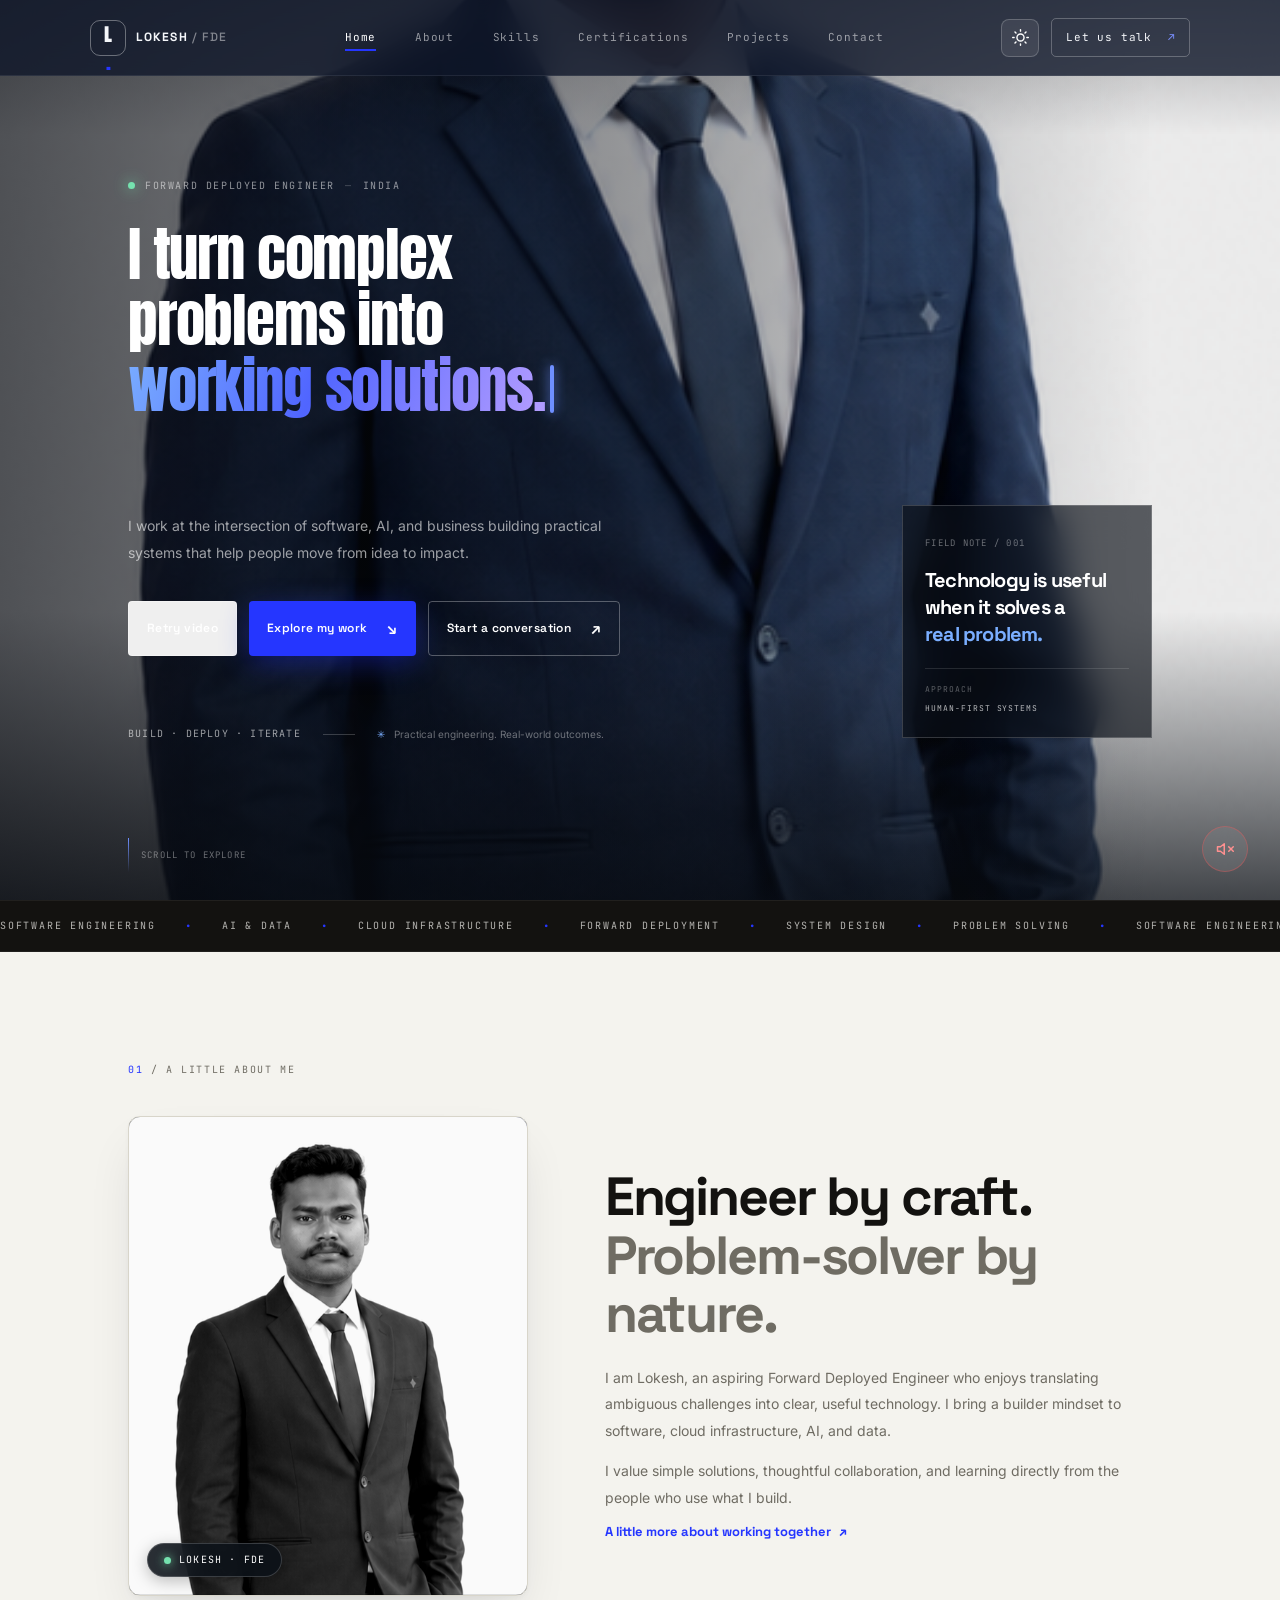
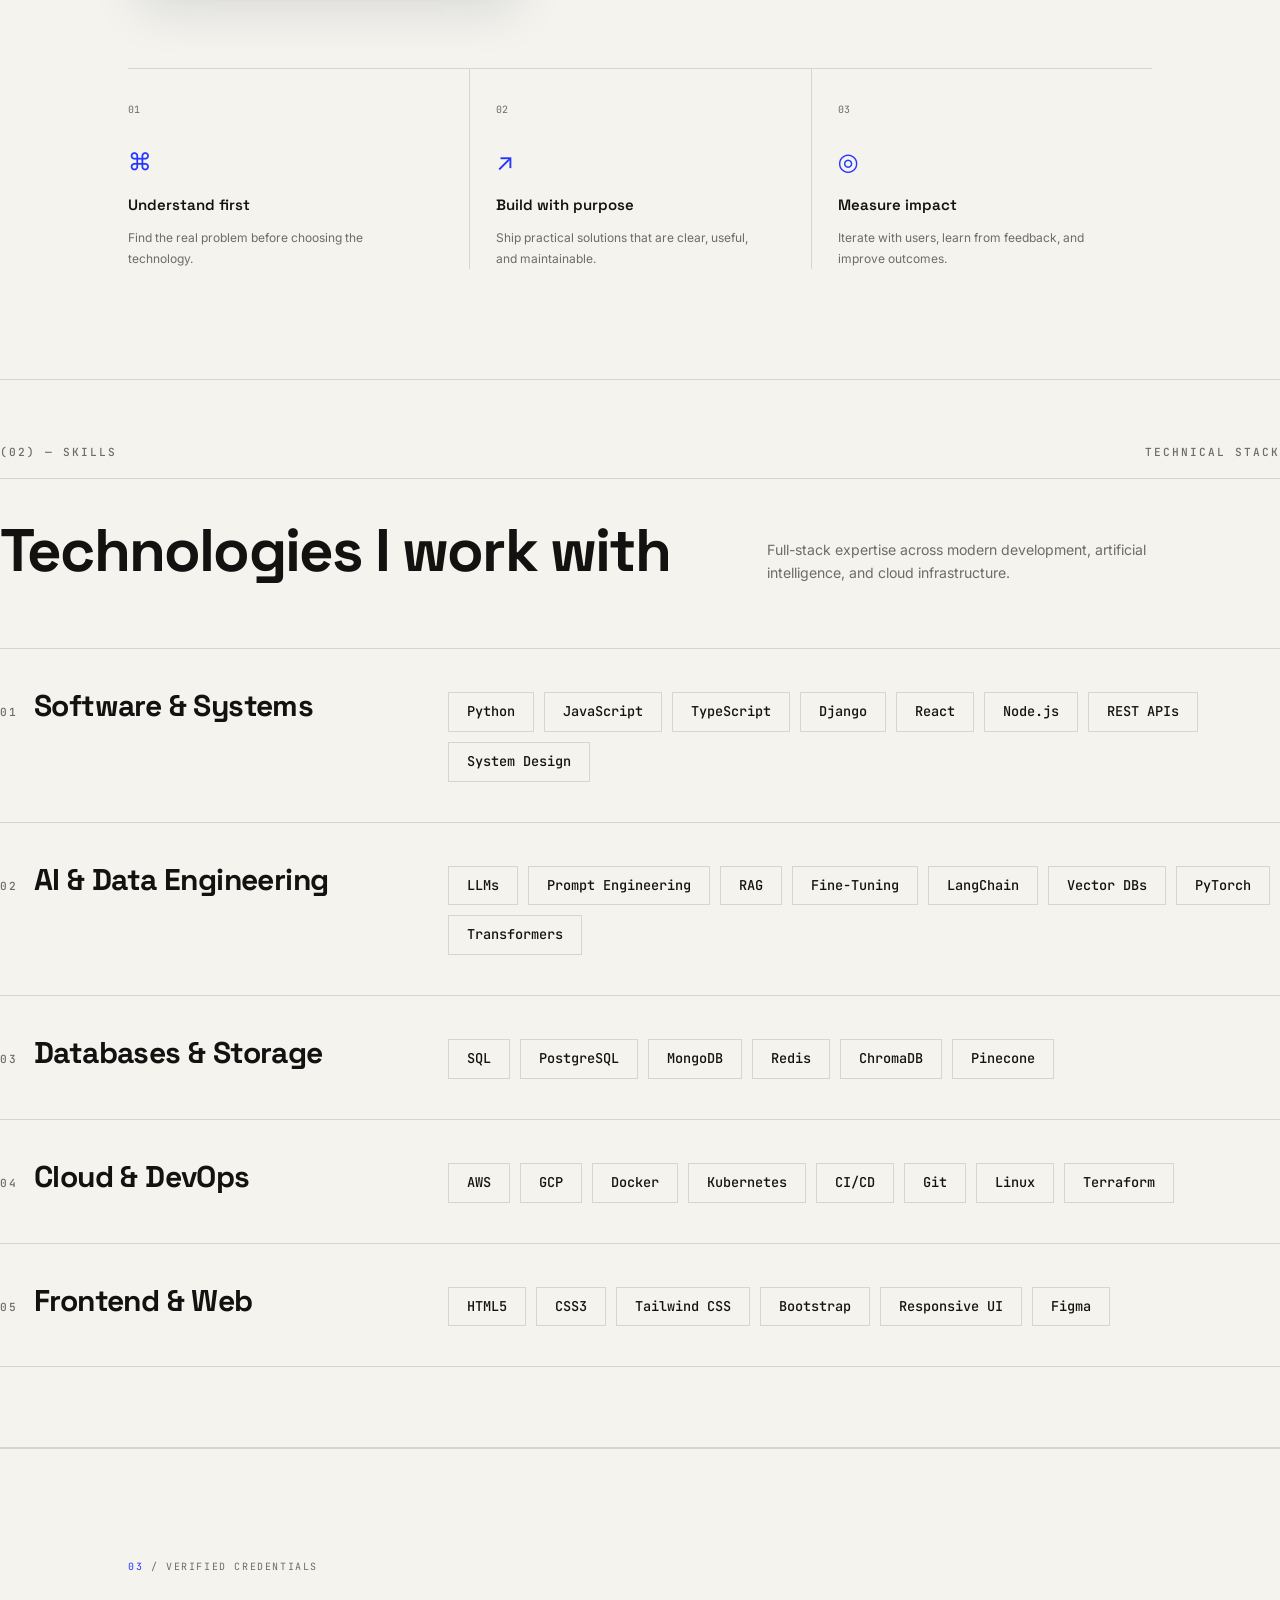
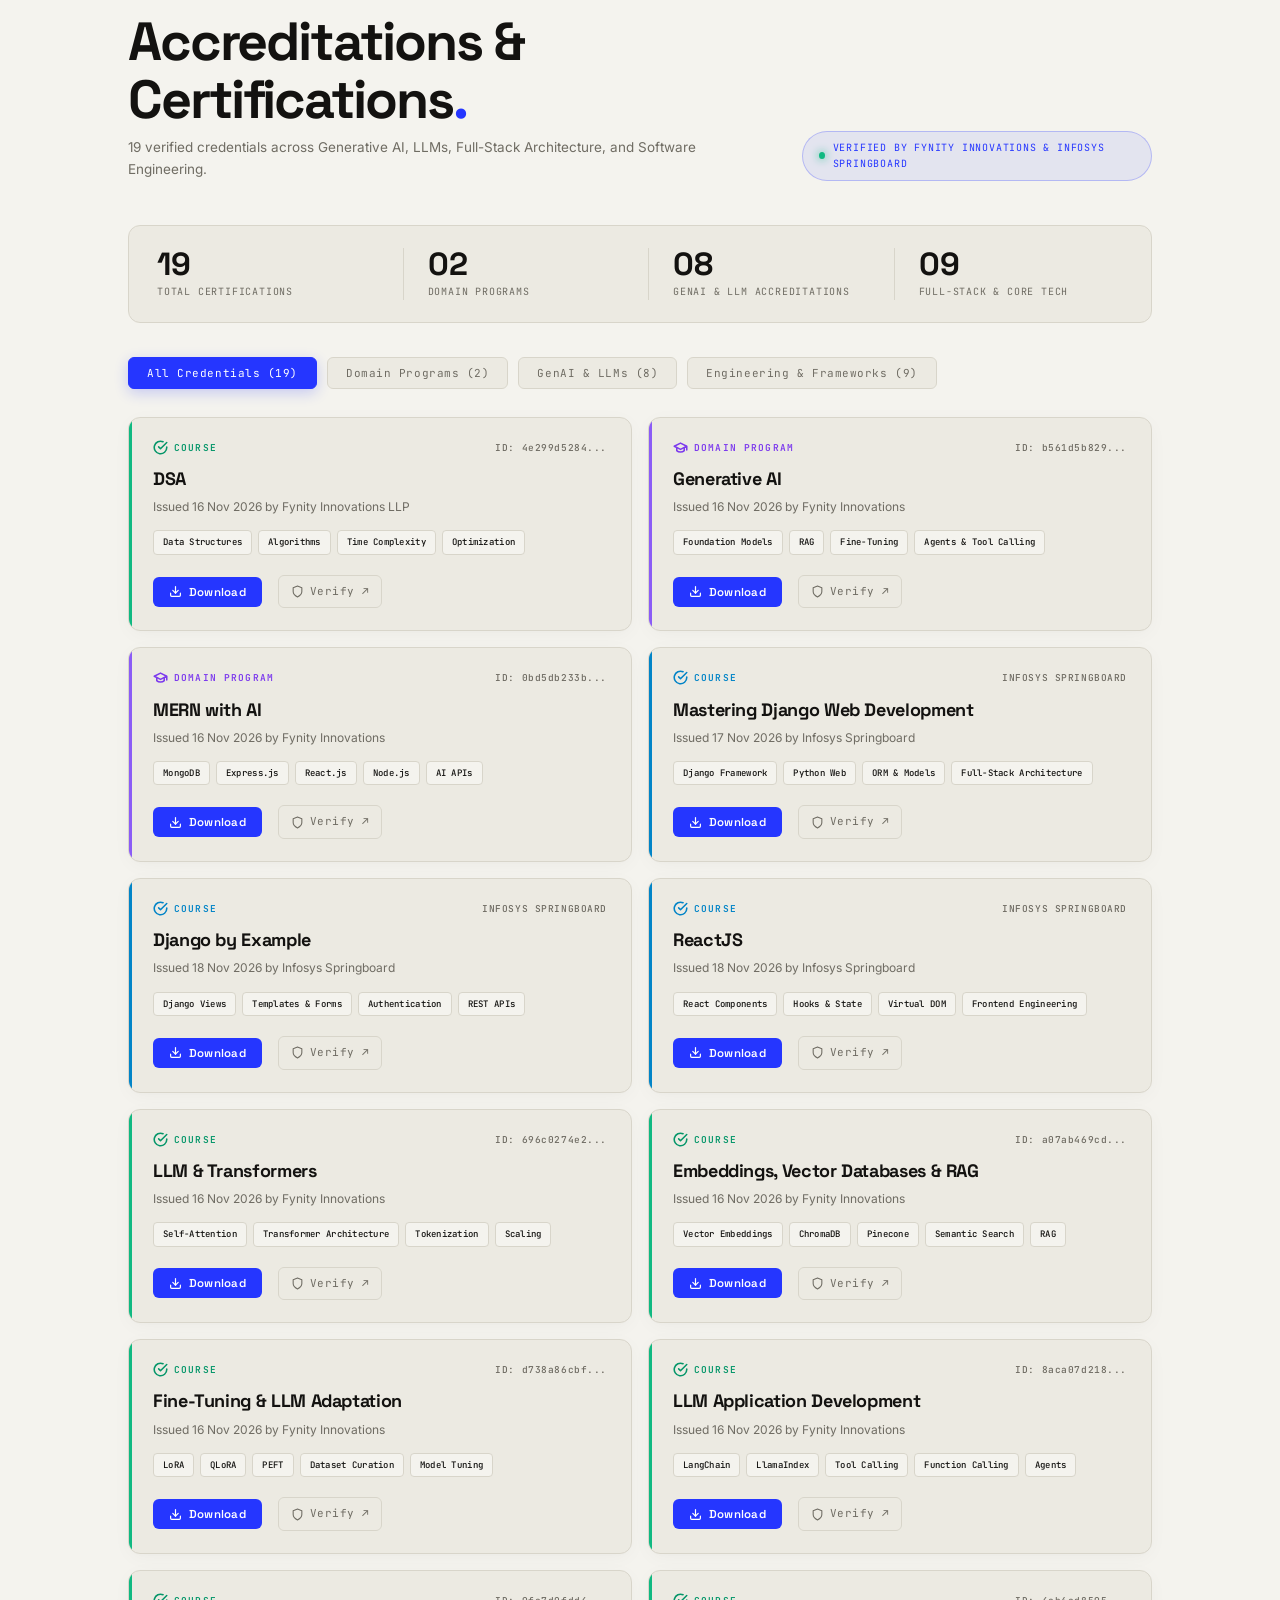
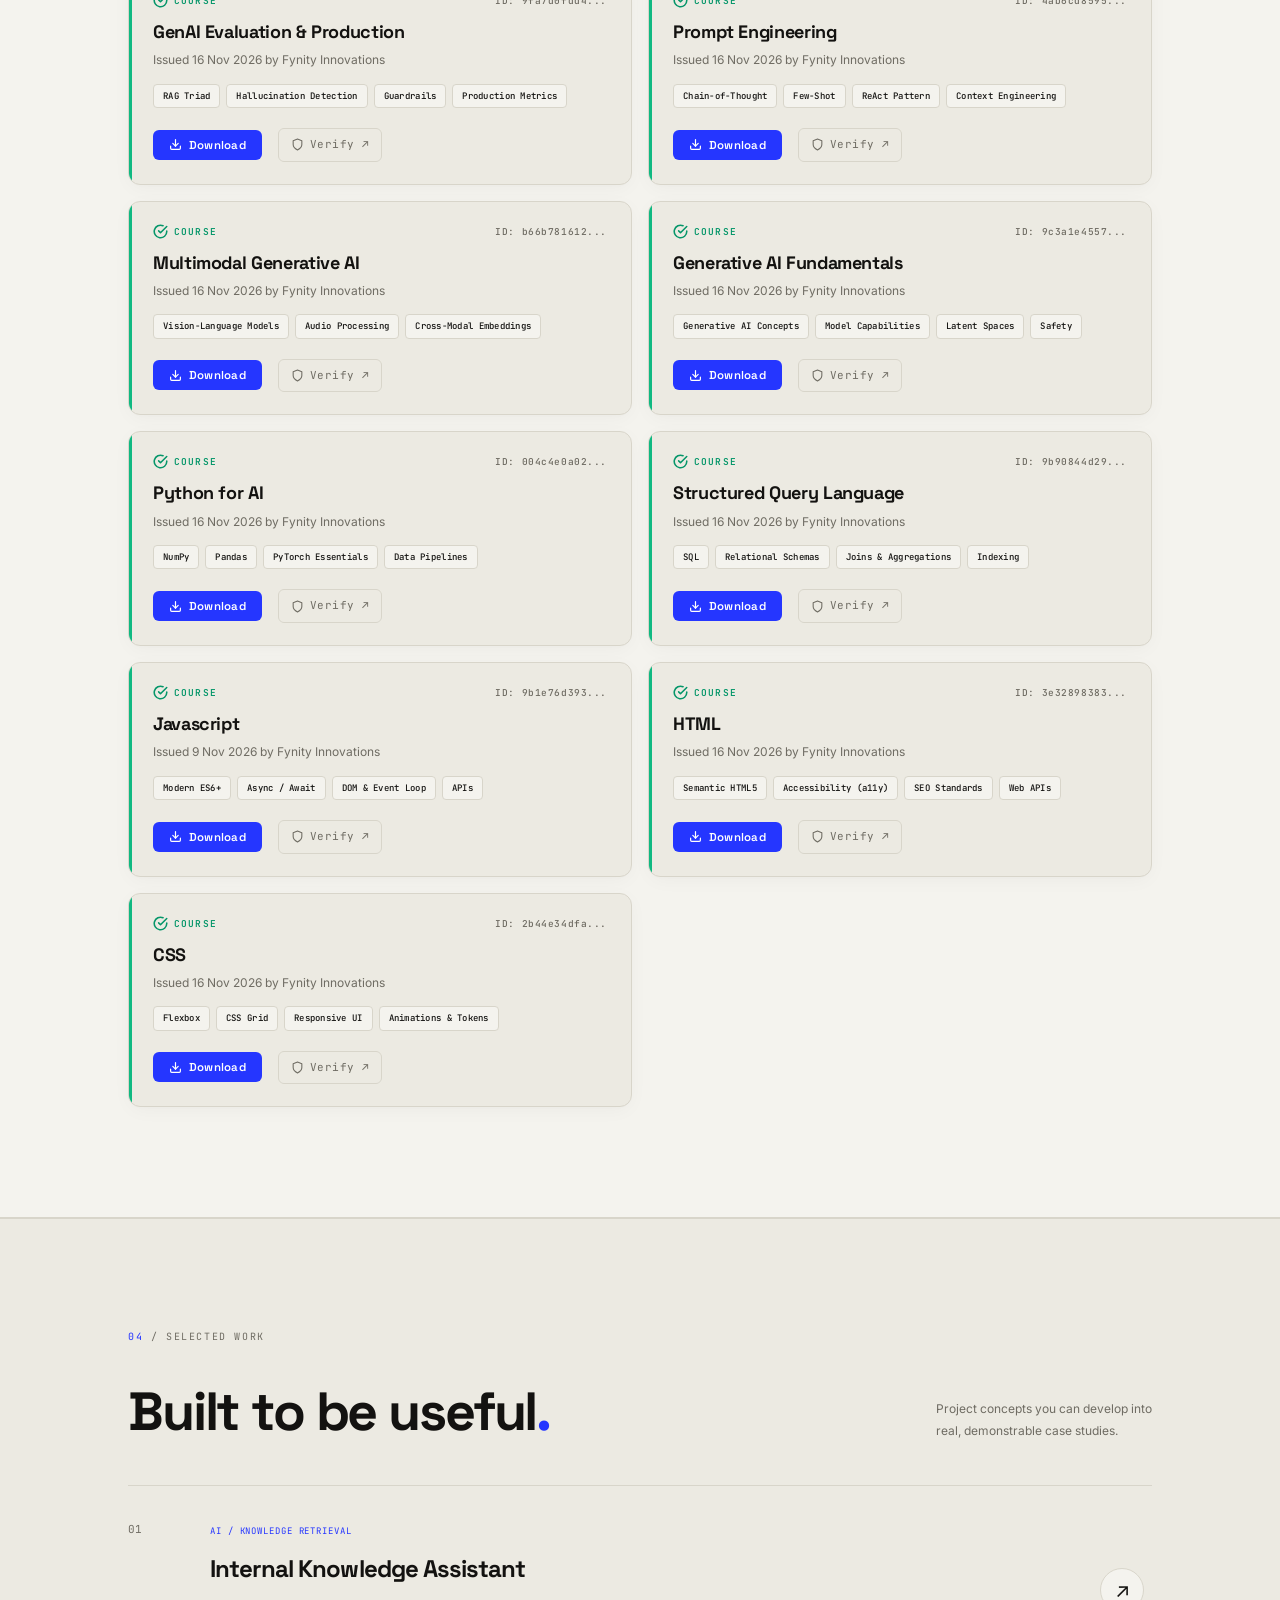
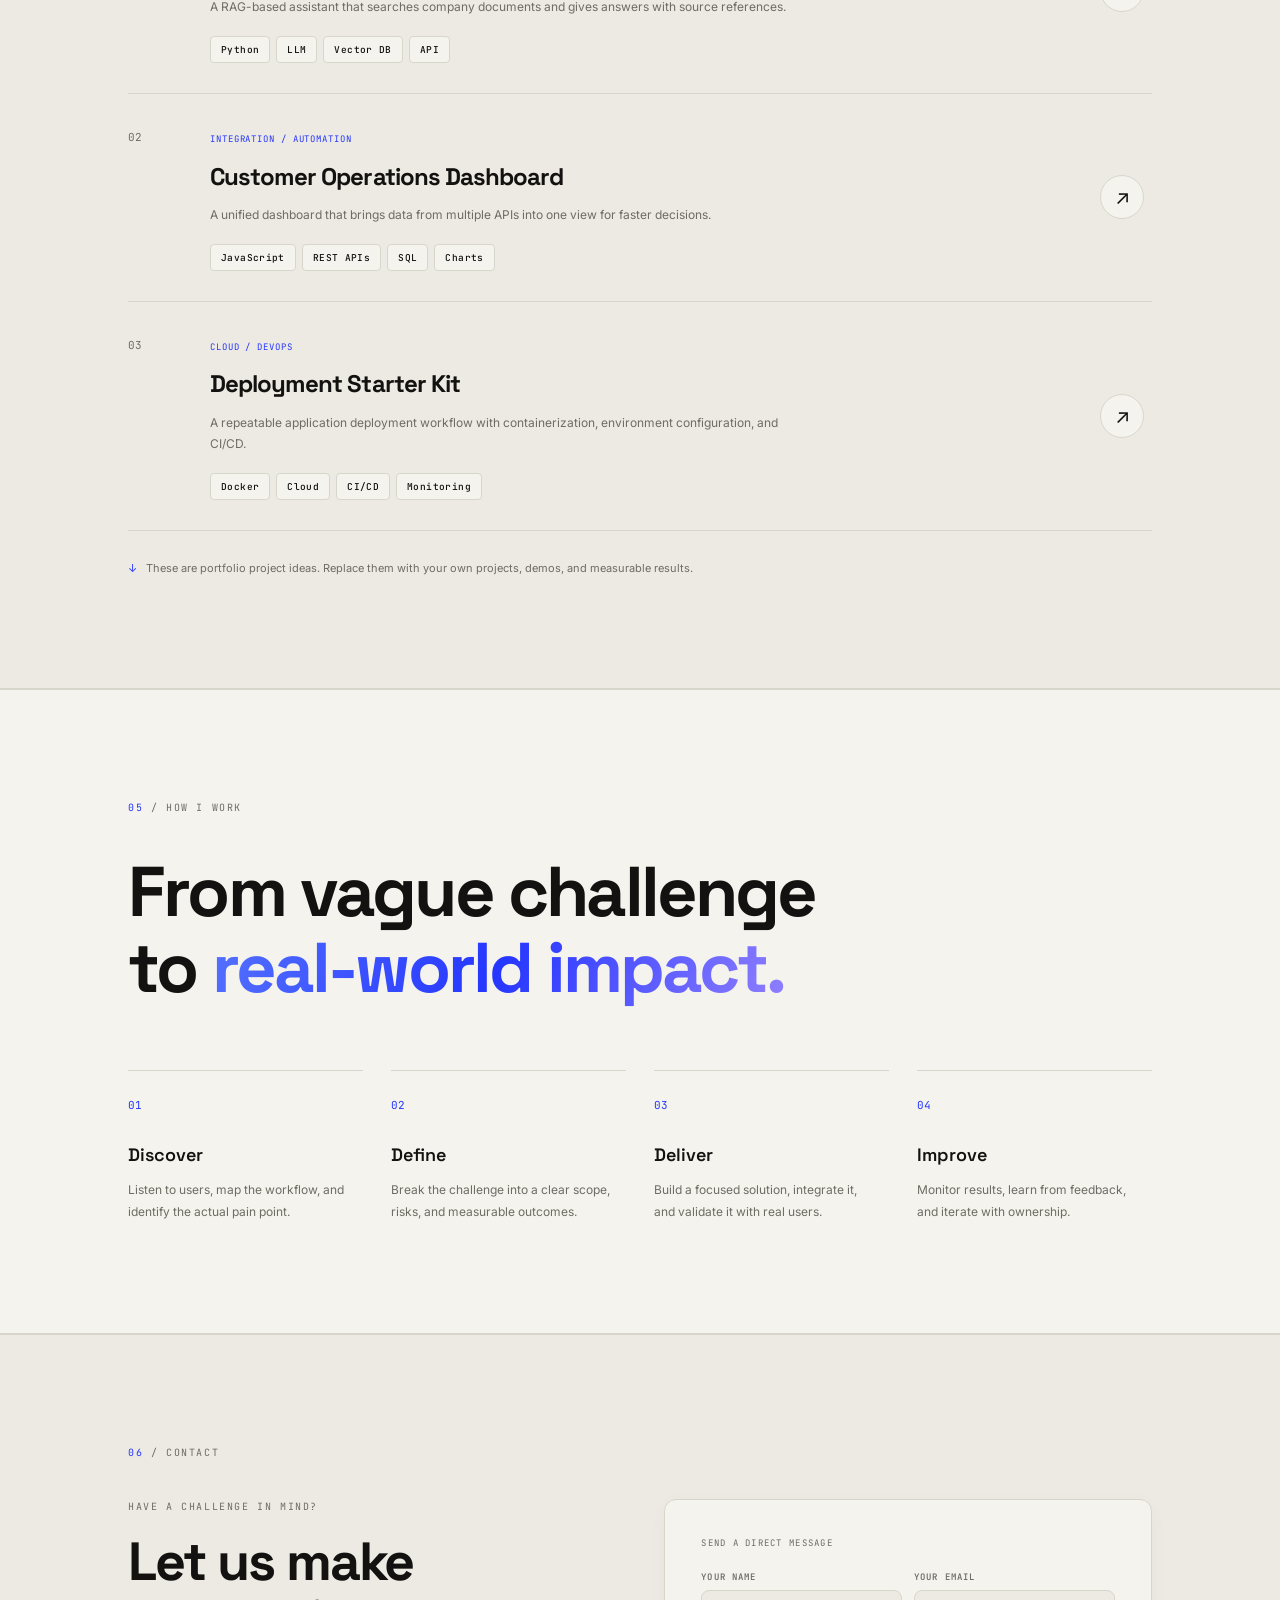
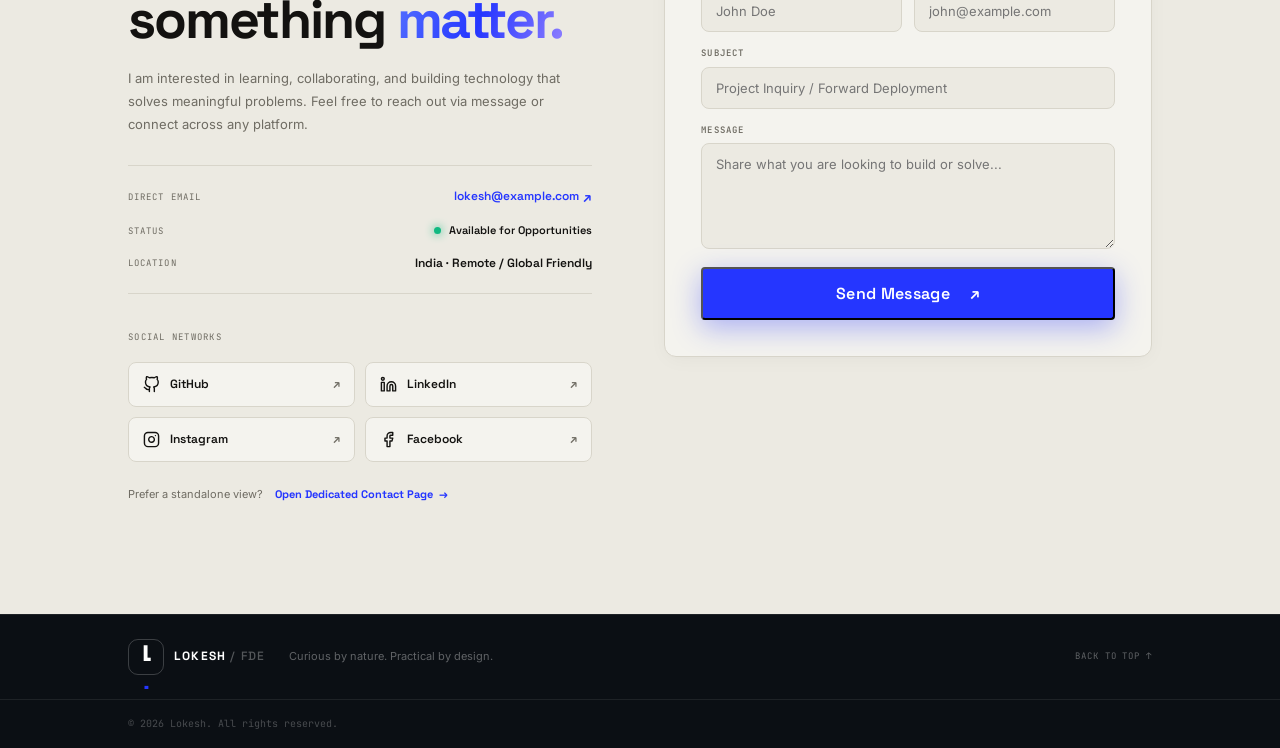
==== index.html @ 9131e367 "Initial commit: Lokesh portfolio website with editorial theme, verified certifications, and interact" ====
<!DOCTYPE html>
<html lang="en">

<head>
  <meta charset="UTF-8">
  <meta name="viewport" content="width=device-width, initial-scale=1.0">
  <meta name="description"
    content="Lokesh Forward Deployed Engineer building practical software, AI, and cloud solutions at the intersection of business and technology.">
  <title>Lokesh Forward Deployed Engineer</title>
  <link rel="preconnect" href="https://fonts.googleapis.com">
  <link rel="preconnect" href="https://fonts.gstatic.com" crossorigin>
  <link
    href="https://fonts.googleapis.com/css2?family=Anton&family=Space+Grotesk:wght@400;500;600;700&family=Inter:wght@400;500;600&family=JetBrains+Mono:wght@400;500&display=swap"
    rel="stylesheet">
  <link href="https://unpkg.com/aos@2.3.4/dist/aos.css" rel="stylesheet">
  <script>
    (function () {
      var t = localStorage.getItem("portfolio_theme") || "light";
      document.documentElement.setAttribute("data-theme", t);
    })();
  </script>
  <link rel="stylesheet" href="style.css">
  <script src="https://unpkg.com/aos@2.3.4/dist/aos.js" defer></script>
  <script src="script.js" defer></script>
</head>

<body>
  <div class="scroll-progress" id="scrollProgress" aria-hidden="true"></div>

  <header class="site-header" id="siteHeader">
    <a class="brand" href="#home" aria-label="Lokesh home">
      <span class="brand-mark">L<span class="accent-dot">.</span></span>
      <span class="brand-text">LOKESH<span class="brand-sub"> / FDE</span></span>
    </a>
    <nav class="nav" id="mainNav">
      <a class="nav-link active" href="#home">Home</a>
      <a class="nav-link" href="#about">About</a>
      <a class="nav-link" href="#skills">Skills</a>
      <a class="nav-link" href="#certifications">Certifications</a>
      <a class="nav-link" href="#projects">Projects</a>
      <a class="nav-link" href="#contact">Contact</a>
    </nav>
    <div class="header-right">
      <button class="theme-toggle-btn" id="themeToggle" aria-label="Toggle theme" title="Toggle theme">
        <svg class="icon-sun" viewBox="0 0 24 24" fill="none" stroke="currentColor" stroke-width="2"
          stroke-linecap="round" stroke-linejoin="round">
          <circle cx="12" cy="12" r="5"></circle>
          <line x1="12" y1="1" x2="12" y2="3"></line>
          <line x1="12" y1="21" x2="12" y2="23"></line>
          <line x1="4.22" y1="4.22" x2="5.64" y2="5.64"></line>
          <line x1="18.36" y1="18.36" x2="19.78" y2="19.78"></line>
          <line x1="1" y1="12" x2="3" y2="12"></line>
          <line x1="21" y1="12" x2="23" y2="12"></line>
          <line x1="4.22" y1="19.78" x2="5.64" y2="18.36"></line>
          <line x1="18.36" y1="5.64" x2="19.78" y2="4.22"></line>
        </svg>
        <svg class="icon-moon" viewBox="0 0 24 24" fill="none" stroke="currentColor" stroke-width="2"
          stroke-linecap="round" stroke-linejoin="round">
          <path d="M21 12.79A9 9 0 1 1 11.21 3 7 7 0 0 0 21 12.79z"></path>
        </svg>
      </button>
      <a class="header-cta" href="#contact">Let us talk <span>&#x2197;</span></a>
      <button class="menu-toggle" id="menuToggle" aria-label="Toggle navigation" aria-expanded="false">
        <span></span><span></span>
      </button>
    </div>
  </header>

  <main>
    <section class="hero" id="home">
      <video class="hero-video" id="heroVideo" muted loop playsinline preload="auto"
        src="video/gemini_generated_video_5d5e33a7.mp4" poster="image/Professional%20Man%20in%20Navy%20Suit.png"
        aria-hidden="true"></video>
      <div class="hero-overlay"></div>
      <button class="hero-sound-btn muted" id="soundToggle" aria-label="Unmute video" title="Toggle sound">
        <svg class="icon-sound-on" xmlns="http://www.w3.org/2000/svg" viewBox="0 0 24 24" fill="none"
          stroke="currentColor" stroke-width="2" stroke-linecap="round" stroke-linejoin="round">
          <polygon points="11 5 6 9 2 9 2 15 6 15 11 19 11 5" />
          <path d="M15.54 8.46a5 5 0 0 1 0 7.07" />
          <path d="M19.07 4.93a10 10 0 0 1 0 14.14" />
        </svg>
        <svg class="icon-sound-off" xmlns="http://www.w3.org/2000/svg" viewBox="0 0 24 24" fill="none"
          stroke="currentColor" stroke-width="2" stroke-linecap="round" stroke-linejoin="round">
          <polygon points="11 5 6 9 2 9 2 15 6 15 11 19 11 5" />
          <line x1="23" y1="9" x2="17" y2="15" />
          <line x1="17" y1="9" x2="23" y2="15" />
        </svg>
      </button>
      <div class="hero-inner">
        <p class="hero-eyebrow" data-aos="fade-up" data-aos-delay="100">
          <span class="status-dot"></span>
          <span>FORWARD DEPLOYED ENGINEER</span>
          <span class="eyebrow-sep">&#x2014;</span>
          <span>INDIA</span>
        </p>
        <h1 class="hero-title" data-aos="fade-up" data-aos-delay="200">
          I turn complex<br>
          problems into
          <span class="hero-title-ending">
            <span class="hero-title-sizer" aria-hidden="true">scalable<br>architectures.<span
                class="typewriter-cursor"></span></span>
            <span><span class="hero-title-accent" id="dynamicText">working <br>solutions.</span><span
                class="typewriter-cursor blinking" aria-hidden="true"></span></span>
          </span>
        </h1>
        <p class="hero-sub" data-aos="fade-up" data-aos-delay="300">
          I work at the intersection of software, AI, and business building practical systems that help people move from
          idea to impact.
        </p>
        <div class="hero-actions" data-aos="fade-up" data-aos-delay="400">
          <button type="button" class="btn btn-ghost hero-play-btn" id="heroPlayToggle" aria-controls="heroVideo">Play
            video</button>
          <a class="btn btn-primary" href="#projects">Explore my work <span>&#x2198;</span></a>
          <a class="btn btn-ghost" href="#contact">Start a conversation <span>&#x2197;</span></a>
        </div>
        <div class="hero-meta" data-aos="fade-up" data-aos-delay="500">
          <span class="hero-mono">BUILD &#xB7; DEPLOY &#xB7; ITERATE</span>
          <span class="hero-sep-line"></span>
          <span class="hero-note"><span class="hero-cross">&#x2733;</span> Practical engineering. Real-world
            outcomes.</span>
        </div>
      </div>
      <div class="hero-card" data-aos="fade-left" data-aos-delay="700">
        <span class="card-badge">FIELD NOTE / 001</span>
        <p class="card-quote">Technology is useful<br>when it solves a<br><em>real problem.</em></p>
        <div class="card-divider"></div>
        <div class="card-footer-row">
          <span>APPROACH</span><span>HUMAN-FIRST SYSTEMS</span>
        </div>
      </div>
      <a class="scroll-cue" href="#about" aria-label="Scroll to about">
        <span class="scroll-line"></span>
        <span>SCROLL TO EXPLORE</span>
      </a>
    </section>

    <div class="marquee-strip" aria-hidden="true">
      <div class="marquee-track">
        <span>SOFTWARE ENGINEERING</span><span class="mdot">&#xB7;</span>
        <span>AI &amp; DATA</span><span class="mdot">&#xB7;</span>
        <span>CLOUD INFRASTRUCTURE</span><span class="mdot">&#xB7;</span>
        <span>FORWARD DEPLOYMENT</span><span class="mdot">&#xB7;</span>
        <span>SYSTEM DESIGN</span><span class="mdot">&#xB7;</span>
        <span>PROBLEM SOLVING</span><span class="mdot">&#xB7;</span>
        <span>SOFTWARE ENGINEERING</span><span class="mdot">&#xB7;</span>
        <span>AI &amp; DATA</span><span class="mdot">&#xB7;</span>
        <span>CLOUD INFRASTRUCTURE</span><span class="mdot">&#xB7;</span>
        <span>FORWARD DEPLOYMENT</span><span class="mdot">&#xB7;</span>
        <span>SYSTEM DESIGN</span><span class="mdot">&#xB7;</span>
        <span>PROBLEM SOLVING</span><span class="mdot">&#xB7;</span>
      </div>
    </div>

    <section class="section about-section" id="about">
      <div class="container">
        <div class="section-label" data-aos="fade-up"><span class="label-num">01</span> / A LITTLE ABOUT ME</div>
        <div class="about-grid">
          <div class="about-image-wrapper" data-aos="fade-right" data-aos-delay="100">
            <div class="about-image-card">
              <img src="image/Professional Man in Navy Suit cutting.png" alt="Lokesh — Forward Deployed Engineer"
                class="about-img" loading="lazy">
              <div class="about-image-badge">
                <span class="about-badge-dot"></span>
                <span>LOKESH &#xB7; FDE</span>
              </div>
            </div>
          </div>
          <div class="about-content" data-aos="fade-left" data-aos-delay="200">
            <h2 class="section-heading">
              Engineer by craft.<br><span class="heading-muted">Problem-solver by nature.</span>
            </h2>
            <div class="about-body">
              <p>I am Lokesh, an aspiring Forward Deployed Engineer who enjoys translating ambiguous challenges into
                clear, useful technology. I bring a builder mindset to software, cloud infrastructure, AI, and data.</p>
              <p>I value simple solutions, thoughtful collaboration, and learning directly from the people who use what
                I
                build.</p>
              <a class="text-link" href="#contact">A little more about working together <span>&#x2197;</span></a>
            </div>
          </div>
        </div>
        <div class="principles">
          <article class="principle" data-aos="fade-up" data-aos-delay="100">
            <span class="principle-no">01</span>
            <span class="principle-icon">&#x2318;</span>
            <h3>Understand first</h3>
            <p>Find the real problem before choosing the technology.</p>
          </article>
          <article class="principle" data-aos="fade-up" data-aos-delay="200">
            <span class="principle-no">02</span>
            <span class="principle-icon">&#x2197;</span>
            <h3>Build with purpose</h3>
            <p>Ship practical solutions that are clear, useful, and maintainable.</p>
          </article>
          <article class="principle" data-aos="fade-up" data-aos-delay="300">
            <span class="principle-no">03</span>
            <span class="principle-icon">&#x25CE;</span>
            <h3>Measure impact</h3>
            <p>Iterate with users, learn from feedback, and improve outcomes.</p>
          </article>
        </div>
      </div>
    </section>

    <section class="section skills-section" id="skills">
      <div class="container">
        <!-- Section header bar -->
        <div class="skills-header-bar" data-aos="fade-up">
          <span class="skills-eyebrow">(02) &mdash; Skills</span>
          <span class="skills-eyebrow skills-eyebrow-right">Technical Stack</span>
        </div>

        <!-- Title row: big heading left, description right -->
        <div class="skills-title-row" data-aos="fade-up" data-aos-delay="100">
          <h2 class="skills-heading">Technologies I work with</h2>
          <p class="skills-desc">Full-stack expertise across modern development, artificial intelligence, and cloud
            infrastructure.</p>
        </div>

        <!-- Skill rows -->
        <div class="skills-rows">
          <div class="skill-row" data-aos="fade-up" data-aos-delay="0">
            <div class="skill-row-left">
              <span class="skill-row-num">01</span>
              <h3 class="skill-row-category">Software &amp; Systems</h3>
            </div>
            <div class="skill-row-tags">
              <span class="skill-tag">Python</span>
              <span class="skill-tag">JavaScript</span>
              <span class="skill-tag">TypeScript</span>
              <span class="skill-tag">Django</span>
              <span class="skill-tag">React</span>
              <span class="skill-tag">Node.js</span>
              <span class="skill-tag">REST APIs</span>
              <span class="skill-tag">System Design</span>
            </div>
          </div>

          <div class="skill-row" data-aos="fade-up" data-aos-delay="70">
            <div class="skill-row-left">
              <span class="skill-row-num">02</span>
              <h3 class="skill-row-category">AI &amp; Data Engineering</h3>
            </div>
            <div class="skill-row-tags">
              <span class="skill-tag">LLMs</span>
              <span class="skill-tag">Prompt Engineering</span>
              <span class="skill-tag">RAG</span>
              <span class="skill-tag">Fine-Tuning</span>
              <span class="skill-tag">LangChain</span>
              <span class="skill-tag">Vector DBs</span>
              <span class="skill-tag">PyTorch</span>
              <span class="skill-tag">Transformers</span>
            </div>
          </div>

          <div class="skill-row" data-aos="fade-up" data-aos-delay="140">
            <div class="skill-row-left">
              <span class="skill-row-num">03</span>
              <h3 class="skill-row-category">Databases &amp; Storage</h3>
            </div>
            <div class="skill-row-tags">
              <span class="skill-tag">SQL</span>
              <span class="skill-tag">PostgreSQL</span>
              <span class="skill-tag">MongoDB</span>
              <span class="skill-tag">Redis</span>
              <span class="skill-tag">ChromaDB</span>
              <span class="skill-tag">Pinecone</span>
            </div>
          </div>

          <div class="skill-row" data-aos="fade-up" data-aos-delay="210">
            <div class="skill-row-left">
              <span class="skill-row-num">04</span>
              <h3 class="skill-row-category">Cloud &amp; DevOps</h3>
            </div>
            <div class="skill-row-tags">
              <span class="skill-tag">AWS</span>
              <span class="skill-tag">GCP</span>
              <span class="skill-tag">Docker</span>
              <span class="skill-tag">Kubernetes</span>
              <span class="skill-tag">CI/CD</span>
              <span class="skill-tag">Git</span>
              <span class="skill-tag">Linux</span>
              <span class="skill-tag">Terraform</span>
            </div>
          </div>

          <div class="skill-row" data-aos="fade-up" data-aos-delay="280">
            <div class="skill-row-left">
              <span class="skill-row-num">05</span>
              <h3 class="skill-row-category">Frontend &amp; Web</h3>
            </div>
            <div class="skill-row-tags">
              <span class="skill-tag">HTML5</span>
              <span class="skill-tag">CSS3</span>
              <span class="skill-tag">Tailwind CSS</span>
              <span class="skill-tag">Bootstrap</span>
              <span class="skill-tag">Responsive UI</span>
              <span class="skill-tag">Figma</span>
            </div>
          </div>
        </div>
      </div>
    </section>

    <section class="section certifications-section" id="certifications">
      <div class="container">
        <div class="section-label" data-aos="fade-up"><span class="label-num">03</span> / VERIFIED CREDENTIALS</div>
        <div class="section-title-row" data-aos="fade-up" data-aos-delay="100">
          <div>
            <h2 class="section-heading">Accreditations &amp; Certifications<span class="accent-dot">.</span></h2>
            <p class="section-sub">19 verified credentials across Generative AI, LLMs, Full-Stack Architecture, and
              Software Engineering.</p>
          </div>
          <div class="cert-header-meta">
            <div class="cert-meta-badge">
              <span class="cert-badge-dot"></span>
              <span>VERIFIED BY FYNITY INNOVATIONS &amp; INFOSYS SPRINGBOARD</span>
            </div>
          </div>
        </div>

        <div class="cert-stat-strip" data-aos="fade-up" data-aos-delay="150">
          <div class="cert-stat-item">
            <span class="cert-stat-num">19</span>
            <span class="cert-stat-label">Total Certifications</span>
          </div>
          <div class="cert-stat-item">
            <span class="cert-stat-num">02</span>
            <span class="cert-stat-label">Domain Programs</span>
          </div>
          <div class="cert-stat-item">
            <span class="cert-stat-num">08</span>
            <span class="cert-stat-label">GenAI &amp; LLM Accreditations</span>
          </div>
          <div class="cert-stat-item">
            <span class="cert-stat-num">09</span>
            <span class="cert-stat-label">Full-Stack &amp; Core Tech</span>
          </div>
        </div>

        <div class="cert-filter-bar" data-aos="fade-up" data-aos-delay="200">
          <button type="button" class="cert-filter-btn active" data-filter="all">All Credentials (19)</button>
          <button type="button" class="cert-filter-btn" data-filter="domain">Domain Programs (2)</button>
          <button type="button" class="cert-filter-btn" data-filter="genai">GenAI &amp; LLMs (8)</button>
          <button type="button" class="cert-filter-btn" data-filter="core">Engineering &amp; Frameworks (9)</button>
        </div>

        <div class="cert-grid" id="certGrid">
          <!-- 1. DSA -->
          <article class="cert-card type-course" data-category="core" data-aos="fade-up" data-aos-delay="100">
            <div>
              <div class="cert-card-header">
                <span class="cert-type-pill course">
                  <span class="cert-type-icon">
                    <svg width="15" height="15" viewBox="0 0 24 24" fill="none" stroke="currentColor" stroke-width="2.5"
                      stroke-linecap="round" stroke-linejoin="round">
                      <path d="M22 11.08V12a10 10 0 1 1-5.93-9.14"></path>
                      <polyline points="22 4 12 14.01 9 11.01"></polyline>
                    </svg>
                  </span>
                  COURSE
                </span>
                <span class="cert-id-tag">ID: 4e299d5284...</span>
              </div>
              <h3 class="cert-title">DSA</h3>
              <p class="cert-issuer">Issued 16 Nov 2026 by Fynity Innovations LLP</p>
              <div class="cert-skills-tags">
                <span>Data Structures</span><span>Algorithms</span><span>Time Complexity</span><span>Optimization</span>
              </div>
            </div>
            <div class="cert-actions">
              <button type="button" class="cert-btn-download" data-action="preview" data-title="DSA" data-type="COURSE"
                data-date="November 16, 2026" data-issuer="Fynity Innovations LLP"
                data-id="4e299d5284d14e9ab2f514d932f391c5" data-pdf="certificates/Fynity_Certificate_DSA.pdf"
                data-image="certificates/previews/Fynity_Certificate_DSA.jpg"
                data-verify="https://www.careerezi.com/verify/4e299d5284d14e9ab2f514d932f391c5">
                <svg width="13" height="13" viewBox="0 0 24 24" fill="none" stroke="currentColor" stroke-width="2.2"
                  stroke-linecap="round" stroke-linejoin="round">
                  <path d="M21 15v4a2 2 0 0 1-2 2H5a2 2 0 0 1-2-2v-4"></path>
                  <polyline points="7 10 12 15 17 10"></polyline>
                  <line x1="12" y1="15" x2="12" y2="3"></line>
                </svg>
                <span>Download</span>
              </button>
              <a href="https://www.careerezi.com/verify/4e299d5284d14e9ab2f514d932f391c5" target="_blank"
                rel="noopener noreferrer" class="cert-btn-verify">
                <svg width="13" height="13" viewBox="0 0 24 24" fill="none" stroke="currentColor" stroke-width="2"
                  stroke-linecap="round" stroke-linejoin="round">
                  <path d="M12 22s8-4 8-10V5l-8-3-8 3v7c0 6 8 10 8 10z"></path>
                </svg>
                <span>Verify &#x2197;</span>
              </a>
            </div>
          </article>

          <!-- 2. Generative AI (Domain Program) -->
          <article class="cert-card type-domain" data-category="domain" data-aos="fade-up" data-aos-delay="150">
            <div>
              <div class="cert-card-header">
                <span class="cert-type-pill domain">
                  <span class="cert-type-icon">
                    <svg width="15" height="15" viewBox="0 0 24 24" fill="none" stroke="currentColor" stroke-width="2.5"
                      stroke-linecap="round" stroke-linejoin="round">
                      <path d="M22 10v6M2 10l10-5 10 5-10 5z"></path>
                      <path d="M6 12v5c3 3 9 3 12 0v-5"></path>
                    </svg>
                  </span>
                  DOMAIN PROGRAM
                </span>
                <span class="cert-id-tag">ID: b561d5b829...</span>
              </div>
              <h3 class="cert-title">Generative AI</h3>
              <p class="cert-issuer">Issued 16 Nov 2026 by Fynity Innovations</p>
              <div class="cert-skills-tags">
                <span>Foundation Models</span><span>RAG</span><span>Fine-Tuning</span><span>Agents &amp; Tool
                  Calling</span>
              </div>
            </div>
            <div class="cert-actions">
              <button type="button" class="cert-btn-download" data-action="preview" data-title="Generative AI"
                data-type="DOMAIN PROGRAM" data-date="November 16, 2026" data-issuer="Fynity Innovations"
                data-id="b561d5b829234615a16bcdb7a3aa7c63" data-pdf="certificates/Fynity_Certificate_Generative_AI.pdf"
                data-image="certificates/previews/Fynity_Certificate_Generative_AI.jpg"
                data-verify="https://www.careerezi.com/verify/b561d5b829234615a16bcdb7a3aa7c63">
                <svg width="13" height="13" viewBox="0 0 24 24" fill="none" stroke="currentColor" stroke-width="2.2"
                  stroke-linecap="round" stroke-linejoin="round">
                  <path d="M21 15v4a2 2 0 0 1-2 2H5a2 2 0 0 1-2-2v-4"></path>
                  <polyline points="7 10 12 15 17 10"></polyline>
                  <line x1="12" y1="15" x2="12" y2="3"></line>
                </svg>
                <span>Download</span>
              </button>
              <a href="https://www.careerezi.com/verify/b561d5b829234615a16bcdb7a3aa7c63" target="_blank"
                rel="noopener noreferrer" class="cert-btn-verify">
                <svg width="13" height="13" viewBox="0 0 24 24" fill="none" stroke="currentColor" stroke-width="2"
                  stroke-linecap="round" stroke-linejoin="round">
                  <path d="M12 22s8-4 8-10V5l-8-3-8 3v7c0 6 8 10 8 10z"></path>
                </svg>
                <span>Verify &#x2197;</span>
              </a>
            </div>
          </article>

          <!-- 3. MERN with AI (Domain Program) -->
          <article class="cert-card type-domain" data-category="domain" data-aos="fade-up" data-aos-delay="200">
            <div>
              <div class="cert-card-header">
                <span class="cert-type-pill domain">
                  <span class="cert-type-icon">
                    <svg width="15" height="15" viewBox="0 0 24 24" fill="none" stroke="currentColor" stroke-width="2.5"
                      stroke-linecap="round" stroke-linejoin="round">
                      <path d="M22 10v6M2 10l10-5 10 5-10 5z"></path>
                      <path d="M6 12v5c3 3 9 3 12 0v-5"></path>
                    </svg>
                  </span>
                  DOMAIN PROGRAM
                </span>
                <span class="cert-id-tag">ID: 0bd5db233b...</span>
              </div>
              <h3 class="cert-title">MERN with AI</h3>
              <p class="cert-issuer">Issued 16 Nov 2026 by Fynity Innovations</p>
              <div class="cert-skills-tags">
                <span>MongoDB</span><span>Express.js</span><span>React.js</span><span>Node.js</span><span>AI APIs</span>
              </div>
            </div>
            <div class="cert-actions">
              <button type="button" class="cert-btn-download" data-action="preview" data-title="MERN with AI"
                data-type="DOMAIN PROGRAM" data-date="November 16, 2026" data-issuer="Fynity Innovations"
                data-id="0bd5db233be043a3ac711f7629d3aefd" data-pdf="certificates/Fynity_Certificate_MERN_with_AI.pdf"
                data-image="certificates/previews/Fynity_Certificate_MERN_with_AI.jpg"
                data-verify="https://www.careerezi.com/verify/0bd5db233be043a3ac711f7629d3aefd">
                <svg width="13" height="13" viewBox="0 0 24 24" fill="none" stroke="currentColor" stroke-width="2.2"
                  stroke-linecap="round" stroke-linejoin="round">
                  <path d="M21 15v4a2 2 0 0 1-2 2H5a2 2 0 0 1-2-2v-4"></path>
                  <polyline points="7 10 12 15 17 10"></polyline>
                  <line x1="12" y1="15" x2="12" y2="3"></line>
                </svg>
                <span>Download</span>
              </button>
              <a href="https://www.careerezi.com/verify/0bd5db233be043a3ac711f7629d3aefd" target="_blank"
                rel="noopener noreferrer" class="cert-btn-verify">
                <svg width="13" height="13" viewBox="0 0 24 24" fill="none" stroke="currentColor" stroke-width="2"
                  stroke-linecap="round" stroke-linejoin="round">
                  <path d="M12 22s8-4 8-10V5l-8-3-8 3v7c0 6 8 10 8 10z"></path>
                </svg>
                <span>Verify &#x2197;</span>
              </a>
            </div>
          </article>

          <!-- 4. Mastering Django Web Development (Infosys Springboard) -->
          <article class="cert-card type-infosys" data-category="core" data-aos="fade-up" data-aos-delay="250">
            <div>
              <div class="cert-card-header">
                <span class="cert-type-pill infosys">
                  <span class="cert-type-icon">
                    <svg width="15" height="15" viewBox="0 0 24 24" fill="none" stroke="currentColor" stroke-width="2.5"
                      stroke-linecap="round" stroke-linejoin="round">
                      <path d="M22 11.08V12a10 10 0 1 1-5.93-9.14"></path>
                      <polyline points="22 4 12 14.01 9 11.01"></polyline>
                    </svg>
                  </span>
                  COURSE
                </span>
                <span class="cert-id-tag">INFOSYS SPRINGBOARD</span>
              </div>
              <h3 class="cert-title">Mastering Django Web Development</h3>
              <p class="cert-issuer">Issued 17 Nov 2026 by Infosys Springboard</p>
              <div class="cert-skills-tags">
                <span>Django Framework</span><span>Python Web</span><span>ORM &amp; Models</span><span>Full-Stack
                  Architecture</span>
              </div>
            </div>
            <div class="cert-actions">
              <button type="button" class="cert-btn-download" data-action="preview"
                data-title="Mastering Django Web Development" data-type="COURSE" data-date="November 17, 2026"
                data-issuer="Infosys Springboard" data-id="INFOSYS-DJANGO-DEV-2026"
                data-pdf="certificates/master in web devolopment in django.pdf"
                data-image="certificates/previews/master in web devolopment in django.jpg"
                data-verify="https://verify.onwingspan.com/">
                <svg width="13" height="13" viewBox="0 0 24 24" fill="none" stroke="currentColor" stroke-width="2.2"
                  stroke-linecap="round" stroke-linejoin="round">
                  <path d="M21 15v4a2 2 0 0 1-2 2H5a2 2 0 0 1-2-2v-4"></path>
                  <polyline points="7 10 12 15 17 10"></polyline>
                  <line x1="12" y1="15" x2="12" y2="3"></line>
                </svg>
                <span>Download</span>
              </button>
              <a href="https://verify.onwingspan.com/" target="_blank" rel="noopener noreferrer"
                class="cert-btn-verify">
                <svg width="13" height="13" viewBox="0 0 24 24" fill="none" stroke="currentColor" stroke-width="2"
                  stroke-linecap="round" stroke-linejoin="round">
                  <path d="M12 22s8-4 8-10V5l-8-3-8 3v7c0 6 8 10 8 10z"></path>
                </svg>
                <span>Verify &#x2197;</span>
              </a>
            </div>
          </article>

          <!-- 5. Django by Example (Infosys Springboard) -->
          <article class="cert-card type-infosys" data-category="core" data-aos="fade-up" data-aos-delay="100">
            <div>
              <div class="cert-card-header">
                <span class="cert-type-pill infosys">
                  <span class="cert-type-icon">
                    <svg width="15" height="15" viewBox="0 0 24 24" fill="none" stroke="currentColor" stroke-width="2.5"
                      stroke-linecap="round" stroke-linejoin="round">
                      <path d="M22 11.08V12a10 10 0 1 1-5.93-9.14"></path>
                      <polyline points="22 4 12 14.01 9 11.01"></polyline>
                    </svg>
                  </span>
                  COURSE
                </span>
                <span class="cert-id-tag">INFOSYS SPRINGBOARD</span>
              </div>
              <h3 class="cert-title">Django by Example</h3>
              <p class="cert-issuer">Issued 18 Nov 2026 by Infosys Springboard</p>
              <div class="cert-skills-tags">
                <span>Django Views</span><span>Templates &amp; Forms</span><span>Authentication</span><span>REST
                  APIs</span>
              </div>
            </div>
            <div class="cert-actions">
              <button type="button" class="cert-btn-download" data-action="preview" data-title="Django by Example"
                data-type="COURSE" data-date="November 18, 2026" data-issuer="Infosys Springboard"
                data-id="INFOSYS-DJANGO-EXP-2026" data-pdf="certificates/django intermediate level.pdf"
                data-image="certificates/previews/django intermediate level.jpg"
                data-verify="https://verify.onwingspan.com/">
                <svg width="13" height="13" viewBox="0 0 24 24" fill="none" stroke="currentColor" stroke-width="2.2"
                  stroke-linecap="round" stroke-linejoin="round">
                  <path d="M21 15v4a2 2 0 0 1-2 2H5a2 2 0 0 1-2-2v-4"></path>
                  <polyline points="7 10 12 15 17 10"></polyline>
                  <line x1="12" y1="15" x2="12" y2="3"></line>
                </svg>
                <span>Download</span>
              </button>
              <a href="https://verify.onwingspan.com/" target="_blank" rel="noopener noreferrer"
                class="cert-btn-verify">
                <svg width="13" height="13" viewBox="0 0 24 24" fill="none" stroke="currentColor" stroke-width="2"
                  stroke-linecap="round" stroke-linejoin="round">
                  <path d="M12 22s8-4 8-10V5l-8-3-8 3v7c0 6 8 10 8 10z"></path>
                </svg>
                <span>Verify &#x2197;</span>
              </a>
            </div>
          </article>

          <!-- 6. ReactJS (Infosys Springboard) -->
          <article class="cert-card type-infosys" data-category="core" data-aos="fade-up" data-aos-delay="150">
            <div>
              <div class="cert-card-header">
                <span class="cert-type-pill infosys">
                  <span class="cert-type-icon">
                    <svg width="15" height="15" viewBox="0 0 24 24" fill="none" stroke="currentColor" stroke-width="2.5"
                      stroke-linecap="round" stroke-linejoin="round">
                      <path d="M22 11.08V12a10 10 0 1 1-5.93-9.14"></path>
                      <polyline points="22 4 12 14.01 9 11.01"></polyline>
                    </svg>
                  </span>
                  COURSE
                </span>
                <span class="cert-id-tag">INFOSYS SPRINGBOARD</span>
              </div>
              <h3 class="cert-title">ReactJS</h3>
              <p class="cert-issuer">Issued 18 Nov 2026 by Infosys Springboard</p>
              <div class="cert-skills-tags">
                <span>React Components</span><span>Hooks &amp; State</span><span>Virtual DOM</span><span>Frontend
                  Engineering</span>
              </div>
            </div>
            <div class="cert-actions">
              <button type="button" class="cert-btn-download" data-action="preview" data-title="ReactJS"
                data-type="COURSE" data-date="November 18, 2026" data-issuer="Infosys Springboard"
                data-id="INFOSYS-REACTJS-2026" data-pdf="certificates/react.js certification.pdf"
                data-image="certificates/previews/react.js certification.jpg"
                data-verify="https://verify.onwingspan.com/">
                <svg width="13" height="13" viewBox="0 0 24 24" fill="none" stroke="currentColor" stroke-width="2.2"
                  stroke-linecap="round" stroke-linejoin="round">
                  <path d="M21 15v4a2 2 0 0 1-2 2H5a2 2 0 0 1-2-2v-4"></path>
                  <polyline points="7 10 12 15 17 10"></polyline>
                  <line x1="12" y1="15" x2="12" y2="3"></line>
                </svg>
                <span>Download</span>
              </button>
              <a href="https://verify.onwingspan.com/" target="_blank" rel="noopener noreferrer"
                class="cert-btn-verify">
                <svg width="13" height="13" viewBox="0 0 24 24" fill="none" stroke="currentColor" stroke-width="2"
                  stroke-linecap="round" stroke-linejoin="round">
                  <path d="M12 22s8-4 8-10V5l-8-3-8 3v7c0 6 8 10 8 10z"></path>
                </svg>
                <span>Verify &#x2197;</span>
              </a>
            </div>
          </article>

          <!-- 7. LLM & Transformers -->
          <article class="cert-card type-course" data-category="genai" data-aos="fade-up" data-aos-delay="200">
            <div>
              <div class="cert-card-header">
                <span class="cert-type-pill course">
                  <span class="cert-type-icon">
                    <svg width="15" height="15" viewBox="0 0 24 24" fill="none" stroke="currentColor" stroke-width="2.5"
                      stroke-linecap="round" stroke-linejoin="round">
                      <path d="M22 11.08V12a10 10 0 1 1-5.93-9.14"></path>
                      <polyline points="22 4 12 14.01 9 11.01"></polyline>
                    </svg>
                  </span>
                  COURSE
                </span>
                <span class="cert-id-tag">ID: 696c0274e2...</span>
              </div>
              <h3 class="cert-title">LLM &amp; Transformers</h3>
              <p class="cert-issuer">Issued 16 Nov 2026 by Fynity Innovations</p>
              <div class="cert-skills-tags">
                <span>Self-Attention</span><span>Transformer
                  Architecture</span><span>Tokenization</span><span>Scaling</span>
              </div>
            </div>
            <div class="cert-actions">
              <button type="button" class="cert-btn-download" data-action="preview" data-title="LLM &amp; Transformers"
                data-type="COURSE" data-date="November 16, 2026" data-issuer="Fynity Innovations"
                data-id="696c0274e2a54069831b7b0f1e2a28f4"
                data-pdf="certificates/Fynity_Certificate_LLM_&_Transformers.pdf"
                data-image="certificates/previews/Fynity_Certificate_LLM_&_Transformers.jpg"
                data-verify="https://www.careerezi.com/verify/696c0274e2a54069831b7b0f1e2a28f4">
                <svg width="13" height="13" viewBox="0 0 24 24" fill="none" stroke="currentColor" stroke-width="2.2"
                  stroke-linecap="round" stroke-linejoin="round">
                  <path d="M21 15v4a2 2 0 0 1-2 2H5a2 2 0 0 1-2-2v-4"></path>
                  <polyline points="7 10 12 15 17 10"></polyline>
                  <line x1="12" y1="15" x2="12" y2="3"></line>
                </svg>
                <span>Download</span>
              </button>
              <a href="https://www.careerezi.com/verify/696c0274e2a54069831b7b0f1e2a28f4" target="_blank"
                rel="noopener noreferrer" class="cert-btn-verify">
                <svg width="13" height="13" viewBox="0 0 24 24" fill="none" stroke="currentColor" stroke-width="2"
                  stroke-linecap="round" stroke-linejoin="round">
                  <path d="M12 22s8-4 8-10V5l-8-3-8 3v7c0 6 8 10 8 10z"></path>
                </svg>
                <span>Verify &#x2197;</span>
              </a>
            </div>
          </article>

          <!-- 8. Embeddings, Vector Databases & RAG -->
          <article class="cert-card type-course" data-category="genai" data-aos="fade-up" data-aos-delay="250">
            <div>
              <div class="cert-card-header">
                <span class="cert-type-pill course">
                  <span class="cert-type-icon">
                    <svg width="15" height="15" viewBox="0 0 24 24" fill="none" stroke="currentColor" stroke-width="2.5"
                      stroke-linecap="round" stroke-linejoin="round">
                      <path d="M22 11.08V12a10 10 0 1 1-5.93-9.14"></path>
                      <polyline points="22 4 12 14.01 9 11.01"></polyline>
                    </svg>
                  </span>
                  COURSE
                </span>
                <span class="cert-id-tag">ID: a07ab469cd...</span>
              </div>
              <h3 class="cert-title">Embeddings, Vector Databases &amp; RAG</h3>
              <p class="cert-issuer">Issued 16 Nov 2026 by Fynity Innovations</p>
              <div class="cert-skills-tags">
                <span>Vector Embeddings</span><span>ChromaDB</span><span>Pinecone</span><span>Semantic
                  Search</span><span>RAG</span>
              </div>
            </div>
            <div class="cert-actions">
              <button type="button" class="cert-btn-download" data-action="preview"
                data-title="Embeddings, Vector Databases &amp; RAG" data-type="COURSE" data-date="November 16, 2026"
                data-issuer="Fynity Innovations" data-id="a07ab469cd994f08bc1f461f6ab7c3e7"
                data-pdf="certificates/Fynity_Certificate_Embeddings,_Vector_Databases_&_RAG.pdf"
                data-image="certificates/previews/Fynity_Certificate_Embeddings,_Vector_Databases_&_RAG.jpg"
                data-verify="https://www.careerezi.com/verify/a07ab469cd994f08bc1f461f6ab7c3e7">
                <svg width="13" height="13" viewBox="0 0 24 24" fill="none" stroke="currentColor" stroke-width="2.2"
                  stroke-linecap="round" stroke-linejoin="round">
                  <path d="M21 15v4a2 2 0 0 1-2 2H5a2 2 0 0 1-2-2v-4"></path>
                  <polyline points="7 10 12 15 17 10"></polyline>
                  <line x1="12" y1="15" x2="12" y2="3"></line>
                </svg>
                <span>Download</span>
              </button>
              <a href="https://www.careerezi.com/verify/a07ab469cd994f08bc1f461f6ab7c3e7" target="_blank"
                rel="noopener noreferrer" class="cert-btn-verify">
                <svg width="13" height="13" viewBox="0 0 24 24" fill="none" stroke="currentColor" stroke-width="2"
                  stroke-linecap="round" stroke-linejoin="round">
                  <path d="M12 22s8-4 8-10V5l-8-3-8 3v7c0 6 8 10 8 10z"></path>
                </svg>
                <span>Verify &#x2197;</span>
              </a>
            </div>
          </article>

          <!-- 9. Fine-Tuning & LLM Adaptation -->
          <article class="cert-card type-course" data-category="genai" data-aos="fade-up" data-aos-delay="100">
            <div>
              <div class="cert-card-header">
                <span class="cert-type-pill course">
                  <span class="cert-type-icon">
                    <svg width="15" height="15" viewBox="0 0 24 24" fill="none" stroke="currentColor" stroke-width="2.5"
                      stroke-linecap="round" stroke-linejoin="round">
                      <path d="M22 11.08V12a10 10 0 1 1-5.93-9.14"></path>
                      <polyline points="22 4 12 14.01 9 11.01"></polyline>
                    </svg>
                  </span>
                  COURSE
                </span>
                <span class="cert-id-tag">ID: d738a86cbf...</span>
              </div>
              <h3 class="cert-title">Fine-Tuning &amp; LLM Adaptation</h3>
              <p class="cert-issuer">Issued 16 Nov 2026 by Fynity Innovations</p>
              <div class="cert-skills-tags">
                <span>LoRA</span><span>QLoRA</span><span>PEFT</span><span>Dataset Curation</span><span>Model
                  Tuning</span>
              </div>
            </div>
            <div class="cert-actions">
              <button type="button" class="cert-btn-download" data-action="preview"
                data-title="Fine-Tuning &amp; LLM Adaptation" data-type="COURSE" data-date="November 16, 2026"
                data-issuer="Fynity Innovations" data-id="d738a86cbf48426fac3084af3abaa823"
                data-pdf="certificates/Fynity_Certificate_Fine-Tuning_&_LLM_Adaptation.pdf"
                data-image="certificates/previews/Fynity_Certificate_Fine-Tuning_&_LLM_Adaptation.jpg"
                data-verify="https://www.careerezi.com/verify/d738a86cbf48426fac3084af3abaa823">
                <svg width="13" height="13" viewBox="0 0 24 24" fill="none" stroke="currentColor" stroke-width="2.2"
                  stroke-linecap="round" stroke-linejoin="round">
                  <path d="M21 15v4a2 2 0 0 1-2 2H5a2 2 0 0 1-2-2v-4"></path>
                  <polyline points="7 10 12 15 17 10"></polyline>
                  <line x1="12" y1="15" x2="12" y2="3"></line>
                </svg>
                <span>Download</span>
              </button>
              <a href="https://www.careerezi.com/verify/d738a86cbf48426fac3084af3abaa823" target="_blank"
                rel="noopener noreferrer" class="cert-btn-verify">
                <svg width="13" height="13" viewBox="0 0 24 24" fill="none" stroke="currentColor" stroke-width="2"
                  stroke-linecap="round" stroke-linejoin="round">
                  <path d="M12 22s8-4 8-10V5l-8-3-8 3v7c0 6 8 10 8 10z"></path>
                </svg>
                <span>Verify &#x2197;</span>
              </a>
            </div>
          </article>

          <!-- 10. LLM Application Development -->
          <article class="cert-card type-course" data-category="genai" data-aos="fade-up" data-aos-delay="150">
            <div>
              <div class="cert-card-header">
                <span class="cert-type-pill course">
                  <span class="cert-type-icon">
                    <svg width="15" height="15" viewBox="0 0 24 24" fill="none" stroke="currentColor" stroke-width="2.5"
                      stroke-linecap="round" stroke-linejoin="round">
                      <path d="M22 11.08V12a10 10 0 1 1-5.93-9.14"></path>
                      <polyline points="22 4 12 14.01 9 11.01"></polyline>
                    </svg>
                  </span>
                  COURSE
                </span>
                <span class="cert-id-tag">ID: 8aca07d218...</span>
              </div>
              <h3 class="cert-title">LLM Application Development</h3>
              <p class="cert-issuer">Issued 16 Nov 2026 by Fynity Innovations</p>
              <div class="cert-skills-tags">
                <span>LangChain</span><span>LlamaIndex</span><span>Tool Calling</span><span>Function
                  Calling</span><span>Agents</span>
              </div>
            </div>
            <div class="cert-actions">
              <button type="button" class="cert-btn-download" data-action="preview"
                data-title="LLM Application Development" data-type="COURSE" data-date="November 16, 2026"
                data-issuer="Fynity Innovations" data-id="8aca07d218ab4b758b3f280778cf95db"
                data-pdf="certificates/Fynity_Certificate_LLM_Application_Development.pdf"
                data-image="certificates/previews/Fynity_Certificate_LLM_Application_Development.jpg"
                data-verify="https://www.careerezi.com/verify/8aca07d218ab4b758b3f280778cf95db">
                <svg width="13" height="13" viewBox="0 0 24 24" fill="none" stroke="currentColor" stroke-width="2.2"
                  stroke-linecap="round" stroke-linejoin="round">
                  <path d="M21 15v4a2 2 0 0 1-2 2H5a2 2 0 0 1-2-2v-4"></path>
                  <polyline points="7 10 12 15 17 10"></polyline>
                  <line x1="12" y1="15" x2="12" y2="3"></line>
                </svg>
                <span>Download</span>
              </button>
              <a href="https://www.careerezi.com/verify/8aca07d218ab4b758b3f280778cf95db" target="_blank"
                rel="noopener noreferrer" class="cert-btn-verify">
                <svg width="13" height="13" viewBox="0 0 24 24" fill="none" stroke="currentColor" stroke-width="2"
                  stroke-linecap="round" stroke-linejoin="round">
                  <path d="M12 22s8-4 8-10V5l-8-3-8 3v7c0 6 8 10 8 10z"></path>
                </svg>
                <span>Verify &#x2197;</span>
              </a>
            </div>
          </article>

          <!-- 11. GenAI Evaluation & Production -->
          <article class="cert-card type-course" data-category="genai" data-aos="fade-up" data-aos-delay="200">
            <div>
              <div class="cert-card-header">
                <span class="cert-type-pill course">
                  <span class="cert-type-icon">
                    <svg width="15" height="15" viewBox="0 0 24 24" fill="none" stroke="currentColor" stroke-width="2.5"
                      stroke-linecap="round" stroke-linejoin="round">
                      <path d="M22 11.08V12a10 10 0 1 1-5.93-9.14"></path>
                      <polyline points="22 4 12 14.01 9 11.01"></polyline>
                    </svg>
                  </span>
                  COURSE
                </span>
                <span class="cert-id-tag">ID: 9fa7d0fdd4...</span>
              </div>
              <h3 class="cert-title">GenAI Evaluation &amp; Production</h3>
              <p class="cert-issuer">Issued 16 Nov 2026 by Fynity Innovations</p>
              <div class="cert-skills-tags">
                <span>RAG Triad</span><span>Hallucination Detection</span><span>Guardrails</span><span>Production
                  Metrics</span>
              </div>
            </div>
            <div class="cert-actions">
              <button type="button" class="cert-btn-download" data-action="preview"
                data-title="GenAI Evaluation &amp; Production" data-type="COURSE" data-date="November 16, 2026"
                data-issuer="Fynity Innovations" data-id="9fa7d0fdd4d84277ab9ba14b5193b8ca"
                data-pdf="certificates/Fynity_Certificate_GenAI_Evaluation_&_Production.pdf"
                data-image="certificates/previews/Fynity_Certificate_GenAI_Evaluation_&_Production.jpg"
                data-verify="https://www.careerezi.com/verify/9fa7d0fdd4d84277ab9ba14b5193b8ca">
                <svg width="13" height="13" viewBox="0 0 24 24" fill="none" stroke="currentColor" stroke-width="2.2"
                  stroke-linecap="round" stroke-linejoin="round">
                  <path d="M21 15v4a2 2 0 0 1-2 2H5a2 2 0 0 1-2-2v-4"></path>
                  <polyline points="7 10 12 15 17 10"></polyline>
                  <line x1="12" y1="15" x2="12" y2="3"></line>
                </svg>
                <span>Download</span>
              </button>
              <a href="https://www.careerezi.com/verify/9fa7d0fdd4d84277ab9ba14b5193b8ca" target="_blank"
                rel="noopener noreferrer" class="cert-btn-verify">
                <svg width="13" height="13" viewBox="0 0 24 24" fill="none" stroke="currentColor" stroke-width="2"
                  stroke-linecap="round" stroke-linejoin="round">
                  <path d="M12 22s8-4 8-10V5l-8-3-8 3v7c0 6 8 10 8 10z"></path>
                </svg>
                <span>Verify &#x2197;</span>
              </a>
            </div>
          </article>

          <!-- 12. Prompt Engineering -->
          <article class="cert-card type-course" data-category="genai" data-aos="fade-up" data-aos-delay="250">
            <div>
              <div class="cert-card-header">
                <span class="cert-type-pill course">
                  <span class="cert-type-icon">
                    <svg width="15" height="15" viewBox="0 0 24 24" fill="none" stroke="currentColor" stroke-width="2.5"
                      stroke-linecap="round" stroke-linejoin="round">
                      <path d="M22 11.08V12a10 10 0 1 1-5.93-9.14"></path>
                      <polyline points="22 4 12 14.01 9 11.01"></polyline>
                    </svg>
                  </span>
                  COURSE
                </span>
                <span class="cert-id-tag">ID: 4ab6cd8595...</span>
              </div>
              <h3 class="cert-title">Prompt Engineering</h3>
              <p class="cert-issuer">Issued 16 Nov 2026 by Fynity Innovations</p>
              <div class="cert-skills-tags">
                <span>Chain-of-Thought</span><span>Few-Shot</span><span>ReAct Pattern</span><span>Context
                  Engineering</span>
              </div>
            </div>
            <div class="cert-actions">
              <button type="button" class="cert-btn-download" data-action="preview" data-title="Prompt Engineering"
                data-type="COURSE" data-date="November 16, 2026" data-issuer="Fynity Innovations"
                data-id="4ab6cd8595f147f8b23fd636e1b87307"
                data-pdf="certificates/Fynity_Certificate_Prompt_Engineering.pdf"
                data-image="certificates/previews/Fynity_Certificate_Prompt_Engineering.jpg"
                data-verify="https://www.careerezi.com/verify/4ab6cd8595f147f8b23fd636e1b87307">
                <svg width="13" height="13" viewBox="0 0 24 24" fill="none" stroke="currentColor" stroke-width="2.2"
                  stroke-linecap="round" stroke-linejoin="round">
                  <path d="M21 15v4a2 2 0 0 1-2 2H5a2 2 0 0 1-2-2v-4"></path>
                  <polyline points="7 10 12 15 17 10"></polyline>
                  <line x1="12" y1="15" x2="12" y2="3"></line>
                </svg>
                <span>Download</span>
              </button>
              <a href="https://www.careerezi.com/verify/4ab6cd8595f147f8b23fd636e1b87307" target="_blank"
                rel="noopener noreferrer" class="cert-btn-verify">
                <svg width="13" height="13" viewBox="0 0 24 24" fill="none" stroke="currentColor" stroke-width="2"
                  stroke-linecap="round" stroke-linejoin="round">
                  <path d="M12 22s8-4 8-10V5l-8-3-8 3v7c0 6 8 10 8 10z"></path>
                </svg>
                <span>Verify &#x2197;</span>
              </a>
            </div>
          </article>

          <!-- 13. Multimodal Generative AI -->
          <article class="cert-card type-course" data-category="genai" data-aos="fade-up" data-aos-delay="100">
            <div>
              <div class="cert-card-header">
                <span class="cert-type-pill course">
                  <span class="cert-type-icon">
                    <svg width="15" height="15" viewBox="0 0 24 24" fill="none" stroke="currentColor" stroke-width="2.5"
                      stroke-linecap="round" stroke-linejoin="round">
                      <path d="M22 11.08V12a10 10 0 1 1-5.93-9.14"></path>
                      <polyline points="22 4 12 14.01 9 11.01"></polyline>
                    </svg>
                  </span>
                  COURSE
                </span>
                <span class="cert-id-tag">ID: b66b781612...</span>
              </div>
              <h3 class="cert-title">Multimodal Generative AI</h3>
              <p class="cert-issuer">Issued 16 Nov 2026 by Fynity Innovations</p>
              <div class="cert-skills-tags">
                <span>Vision-Language Models</span><span>Audio Processing</span><span>Cross-Modal Embeddings</span>
              </div>
            </div>
            <div class="cert-actions">
              <button type="button" class="cert-btn-download" data-action="preview"
                data-title="Multimodal Generative AI" data-type="COURSE" data-date="November 16, 2026"
                data-issuer="Fynity Innovations" data-id="b66b781612784ec5b2bdb024260270cd"
                data-pdf="certificates/Fynity_Certificate_Multimodal_Generative_AI.pdf"
                data-image="certificates/previews/Fynity_Certificate_Multimodal_Generative_AI.jpg"
                data-verify="https://www.careerezi.com/verify/b66b781612784ec5b2bdb024260270cd">
                <svg width="13" height="13" viewBox="0 0 24 24" fill="none" stroke="currentColor" stroke-width="2.2"
                  stroke-linecap="round" stroke-linejoin="round">
                  <path d="M21 15v4a2 2 0 0 1-2 2H5a2 2 0 0 1-2-2v-4"></path>
                  <polyline points="7 10 12 15 17 10"></polyline>
                  <line x1="12" y1="15" x2="12" y2="3"></line>
                </svg>
                <span>Download</span>
              </button>
              <a href="https://www.careerezi.com/verify/b66b781612784ec5b2bdb024260270cd" target="_blank"
                rel="noopener noreferrer" class="cert-btn-verify">
                <svg width="13" height="13" viewBox="0 0 24 24" fill="none" stroke="currentColor" stroke-width="2"
                  stroke-linecap="round" stroke-linejoin="round">
                  <path d="M12 22s8-4 8-10V5l-8-3-8 3v7c0 6 8 10 8 10z"></path>
                </svg>
                <span>Verify &#x2197;</span>
              </a>
            </div>
          </article>

          <!-- 14. Generative AI Fundamentals -->
          <article class="cert-card type-course" data-category="genai" data-aos="fade-up" data-aos-delay="150">
            <div>
              <div class="cert-card-header">
                <span class="cert-type-pill course">
                  <span class="cert-type-icon">
                    <svg width="15" height="15" viewBox="0 0 24 24" fill="none" stroke="currentColor" stroke-width="2.5"
                      stroke-linecap="round" stroke-linejoin="round">
                      <path d="M22 11.08V12a10 10 0 1 1-5.93-9.14"></path>
                      <polyline points="22 4 12 14.01 9 11.01"></polyline>
                    </svg>
                  </span>
                  COURSE
                </span>
                <span class="cert-id-tag">ID: 9c3a1e4557...</span>
              </div>
              <h3 class="cert-title">Generative AI Fundamentals</h3>
              <p class="cert-issuer">Issued 16 Nov 2026 by Fynity Innovations</p>
              <div class="cert-skills-tags">
                <span>Generative AI Concepts</span><span>Model Capabilities</span><span>Latent
                  Spaces</span><span>Safety</span>
              </div>
            </div>
            <div class="cert-actions">
              <button type="button" class="cert-btn-download" data-action="preview"
                data-title="Generative AI Fundamentals" data-type="COURSE" data-date="November 16, 2026"
                data-issuer="Fynity Innovations" data-id="9c3a1e4557d842508e60e87cba053898"
                data-pdf="certificates/Fynity_Certificate_Generative_AI_Fundamentals.pdf"
                data-image="certificates/previews/Fynity_Certificate_Generative_AI_Fundamentals.jpg"
                data-verify="https://www.careerezi.com/verify/9c3a1e4557d842508e60e87cba053898">
                <svg width="13" height="13" viewBox="0 0 24 24" fill="none" stroke="currentColor" stroke-width="2.2"
                  stroke-linecap="round" stroke-linejoin="round">
                  <path d="M21 15v4a2 2 0 0 1-2 2H5a2 2 0 0 1-2-2v-4"></path>
                  <polyline points="7 10 12 15 17 10"></polyline>
                  <line x1="12" y1="15" x2="12" y2="3"></line>
                </svg>
                <span>Download</span>
              </button>
              <a href="https://www.careerezi.com/verify/9c3a1e4557d842508e60e87cba053898" target="_blank"
                rel="noopener noreferrer" class="cert-btn-verify">
                <svg width="13" height="13" viewBox="0 0 24 24" fill="none" stroke="currentColor" stroke-width="2"
                  stroke-linecap="round" stroke-linejoin="round">
                  <path d="M12 22s8-4 8-10V5l-8-3-8 3v7c0 6 8 10 8 10z"></path>
                </svg>
                <span>Verify &#x2197;</span>
              </a>
            </div>
          </article>

          <!-- 15. Python for AI -->
          <article class="cert-card type-course" data-category="core" data-aos="fade-up" data-aos-delay="200">
            <div>
              <div class="cert-card-header">
                <span class="cert-type-pill course">
                  <span class="cert-type-icon">
                    <svg width="15" height="15" viewBox="0 0 24 24" fill="none" stroke="currentColor" stroke-width="2.5"
                      stroke-linecap="round" stroke-linejoin="round">
                      <path d="M22 11.08V12a10 10 0 1 1-5.93-9.14"></path>
                      <polyline points="22 4 12 14.01 9 11.01"></polyline>
                    </svg>
                  </span>
                  COURSE
                </span>
                <span class="cert-id-tag">ID: 004c4e0a02...</span>
              </div>
              <h3 class="cert-title">Python for AI</h3>
              <p class="cert-issuer">Issued 16 Nov 2026 by Fynity Innovations</p>
              <div class="cert-skills-tags">
                <span>NumPy</span><span>Pandas</span><span>PyTorch Essentials</span><span>Data Pipelines</span>
              </div>
            </div>
            <div class="cert-actions">
              <button type="button" class="cert-btn-download" data-action="preview" data-title="Python for AI"
                data-type="COURSE" data-date="November 16, 2026" data-issuer="Fynity Innovations"
                data-id="004c4e0a02ec4daeae4698c371639062" data-pdf="certificates/Fynity_Certificate_Python_for_AI.pdf"
                data-image="certificates/previews/Fynity_Certificate_Python_for_AI.jpg"
                data-verify="https://www.careerezi.com/verify/004c4e0a02ec4daeae4698c371639062">
                <svg width="13" height="13" viewBox="0 0 24 24" fill="none" stroke="currentColor" stroke-width="2.2"
                  stroke-linecap="round" stroke-linejoin="round">
                  <path d="M21 15v4a2 2 0 0 1-2 2H5a2 2 0 0 1-2-2v-4"></path>
                  <polyline points="7 10 12 15 17 10"></polyline>
                  <line x1="12" y1="15" x2="12" y2="3"></line>
                </svg>
                <span>Download</span>
              </button>
              <a href="https://www.careerezi.com/verify/004c4e0a02ec4daeae4698c371639062" target="_blank"
                rel="noopener noreferrer" class="cert-btn-verify">
                <svg width="13" height="13" viewBox="0 0 24 24" fill="none" stroke="currentColor" stroke-width="2"
                  stroke-linecap="round" stroke-linejoin="round">
                  <path d="M12 22s8-4 8-10V5l-8-3-8 3v7c0 6 8 10 8 10z"></path>
                </svg>
                <span>Verify &#x2197;</span>
              </a>
            </div>
          </article>

          <!-- 16. Structured Query Language -->
          <article class="cert-card type-course" data-category="core" data-aos="fade-up" data-aos-delay="250">
            <div>
              <div class="cert-card-header">
                <span class="cert-type-pill course">
                  <span class="cert-type-icon">
                    <svg width="15" height="15" viewBox="0 0 24 24" fill="none" stroke="currentColor" stroke-width="2.5"
                      stroke-linecap="round" stroke-linejoin="round">
                      <path d="M22 11.08V12a10 10 0 1 1-5.93-9.14"></path>
                      <polyline points="22 4 12 14.01 9 11.01"></polyline>
                    </svg>
                  </span>
                  COURSE
                </span>
                <span class="cert-id-tag">ID: 9b90844d29...</span>
              </div>
              <h3 class="cert-title">Structured Query Language</h3>
              <p class="cert-issuer">Issued 16 Nov 2026 by Fynity Innovations</p>
              <div class="cert-skills-tags">
                <span>SQL</span><span>Relational Schemas</span><span>Joins &amp;
                  Aggregations</span><span>Indexing</span>
              </div>
            </div>
            <div class="cert-actions">
              <button type="button" class="cert-btn-download" data-action="preview"
                data-title="Structured Query Language" data-type="COURSE" data-date="November 16, 2026"
                data-issuer="Fynity Innovations" data-id="9b90844d294749f4a3e857761f7e9e0b"
                data-pdf="certificates/Fynity_Certificate_Structured_Query_Language.pdf"
                data-image="certificates/previews/Fynity_Certificate_Structured_Query_Language.jpg"
                data-verify="https://www.careerezi.com/verify/9b90844d294749f4a3e857761f7e9e0b">
                <svg width="13" height="13" viewBox="0 0 24 24" fill="none" stroke="currentColor" stroke-width="2.2"
                  stroke-linecap="round" stroke-linejoin="round">
                  <path d="M21 15v4a2 2 0 0 1-2 2H5a2 2 0 0 1-2-2v-4"></path>
                  <polyline points="7 10 12 15 17 10"></polyline>
                  <line x1="12" y1="15" x2="12" y2="3"></line>
                </svg>
                <span>Download</span>
              </button>
              <a href="https://www.careerezi.com/verify/9b90844d294749f4a3e857761f7e9e0b" target="_blank"
                rel="noopener noreferrer" class="cert-btn-verify">
                <svg width="13" height="13" viewBox="0 0 24 24" fill="none" stroke="currentColor" stroke-width="2"
                  stroke-linecap="round" stroke-linejoin="round">
                  <path d="M12 22s8-4 8-10V5l-8-3-8 3v7c0 6 8 10 8 10z"></path>
                </svg>
                <span>Verify &#x2197;</span>
              </a>
            </div>
          </article>

          <!-- 17. Javascript -->
          <article class="cert-card type-course" data-category="core" data-aos="fade-up" data-aos-delay="100">
            <div>
              <div class="cert-card-header">
                <span class="cert-type-pill course">
                  <span class="cert-type-icon">
                    <svg width="15" height="15" viewBox="0 0 24 24" fill="none" stroke="currentColor" stroke-width="2.5"
                      stroke-linecap="round" stroke-linejoin="round">
                      <path d="M22 11.08V12a10 10 0 1 1-5.93-9.14"></path>
                      <polyline points="22 4 12 14.01 9 11.01"></polyline>
                    </svg>
                  </span>
                  COURSE
                </span>
                <span class="cert-id-tag">ID: 9b1e76d393...</span>
              </div>
              <h3 class="cert-title">Javascript</h3>
              <p class="cert-issuer">Issued 9 Nov 2026 by Fynity Innovations</p>
              <div class="cert-skills-tags">
                <span>Modern ES6+</span><span>Async / Await</span><span>DOM &amp; Event Loop</span><span>APIs</span>
              </div>
            </div>
            <div class="cert-actions">
              <button type="button" class="cert-btn-download" data-action="preview" data-title="Javascript"
                data-type="COURSE" data-date="November 9, 2026" data-issuer="Fynity Innovations"
                data-id="9b1e76d3934b4c2b955d411b7617c3d4" data-pdf="certificates/Fynity_Certificate_Javascript.pdf"
                data-image="certificates/previews/Fynity_Certificate_Javascript.jpg"
                data-verify="https://www.careerezi.com/verify/9b1e76d3934b4c2b955d411b7617c3d4">
                <svg width="13" height="13" viewBox="0 0 24 24" fill="none" stroke="currentColor" stroke-width="2.2"
                  stroke-linecap="round" stroke-linejoin="round">
                  <path d="M21 15v4a2 2 0 0 1-2 2H5a2 2 0 0 1-2-2v-4"></path>
                  <polyline points="7 10 12 15 17 10"></polyline>
                  <line x1="12" y1="15" x2="12" y2="3"></line>
                </svg>
                <span>Download</span>
              </button>
              <a href="https://www.careerezi.com/verify/9b1e76d3934b4c2b955d411b7617c3d4" target="_blank"
                rel="noopener noreferrer" class="cert-btn-verify">
                <svg width="13" height="13" viewBox="0 0 24 24" fill="none" stroke="currentColor" stroke-width="2"
                  stroke-linecap="round" stroke-linejoin="round">
                  <path d="M12 22s8-4 8-10V5l-8-3-8 3v7c0 6 8 10 8 10z"></path>
                </svg>
                <span>Verify &#x2197;</span>
              </a>
            </div>
          </article>

          <!-- 18. HTML -->
          <article class="cert-card type-course" data-category="core" data-aos="fade-up" data-aos-delay="150">
            <div>
              <div class="cert-card-header">
                <span class="cert-type-pill course">
                  <span class="cert-type-icon">
                    <svg width="15" height="15" viewBox="0 0 24 24" fill="none" stroke="currentColor" stroke-width="2.5"
                      stroke-linecap="round" stroke-linejoin="round">
                      <path d="M22 11.08V12a10 10 0 1 1-5.93-9.14"></path>
                      <polyline points="22 4 12 14.01 9 11.01"></polyline>
                    </svg>
                  </span>
                  COURSE
                </span>
                <span class="cert-id-tag">ID: 3e32898383...</span>
              </div>
              <h3 class="cert-title">HTML</h3>
              <p class="cert-issuer">Issued 16 Nov 2026 by Fynity Innovations</p>
              <div class="cert-skills-tags">
                <span>Semantic HTML5</span><span>Accessibility (a11y)</span><span>SEO Standards</span><span>Web
                  APIs</span>
              </div>
            </div>
            <div class="cert-actions">
              <button type="button" class="cert-btn-download" data-action="preview" data-title="HTML" data-type="COURSE"
                data-date="November 16, 2026" data-issuer="Fynity Innovations"
                data-id="3e32898383bb4754af7dcba802b104b5" data-pdf="certificates/Fynity_Certificate_HTML.pdf"
                data-image="certificates/previews/Fynity_Certificate_HTML.jpg"
                data-verify="https://www.careerezi.com/verify/3e32898383bb4754af7dcba802b104b5">
                <svg width="13" height="13" viewBox="0 0 24 24" fill="none" stroke="currentColor" stroke-width="2.2"
                  stroke-linecap="round" stroke-linejoin="round">
                  <path d="M21 15v4a2 2 0 0 1-2 2H5a2 2 0 0 1-2-2v-4"></path>
                  <polyline points="7 10 12 15 17 10"></polyline>
                  <line x1="12" y1="15" x2="12" y2="3"></line>
                </svg>
                <span>Download</span>
              </button>
              <a href="https://www.careerezi.com/verify/3e32898383bb4754af7dcba802b104b5" target="_blank"
                rel="noopener noreferrer" class="cert-btn-verify">
                <svg width="13" height="13" viewBox="0 0 24 24" fill="none" stroke="currentColor" stroke-width="2"
                  stroke-linecap="round" stroke-linejoin="round">
                  <path d="M12 22s8-4 8-10V5l-8-3-8 3v7c0 6 8 10 8 10z"></path>
                </svg>
                <span>Verify &#x2197;</span>
              </a>
            </div>
          </article>

          <!-- 19. CSS -->
          <article class="cert-card type-course" data-category="core" data-aos="fade-up" data-aos-delay="200">
            <div>
              <div class="cert-card-header">
                <span class="cert-type-pill course">
                  <span class="cert-type-icon">
                    <svg width="15" height="15" viewBox="0 0 24 24" fill="none" stroke="currentColor" stroke-width="2.5"
                      stroke-linecap="round" stroke-linejoin="round">
                      <path d="M22 11.08V12a10 10 0 1 1-5.93-9.14"></path>
                      <polyline points="22 4 12 14.01 9 11.01"></polyline>
                    </svg>
                  </span>
                  COURSE
                </span>
                <span class="cert-id-tag">ID: 2b44e34dfa...</span>
              </div>
              <h3 class="cert-title">CSS</h3>
              <p class="cert-issuer">Issued 16 Nov 2026 by Fynity Innovations</p>
              <div class="cert-skills-tags">
                <span>Flexbox</span><span>CSS Grid</span><span>Responsive UI</span><span>Animations &amp; Tokens</span>
              </div>
            </div>
            <div class="cert-actions">
              <button type="button" class="cert-btn-download" data-action="preview" data-title="CSS" data-type="COURSE"
                data-date="November 16, 2026" data-issuer="Fynity Innovations"
                data-id="2b44e34dfa9f41b2a1caaeacd846a2d4" data-pdf="certificates/Fynity_Certificate_CSS.pdf"
                data-image="certificates/previews/Fynity_Certificate_CSS.jpg"
                data-verify="https://www.careerezi.com/verify/2b44e34dfa9f41b2a1caaeacd846a2d4">
                <svg width="13" height="13" viewBox="0 0 24 24" fill="none" stroke="currentColor" stroke-width="2.2"
                  stroke-linecap="round" stroke-linejoin="round">
                  <path d="M21 15v4a2 2 0 0 1-2 2H5a2 2 0 0 1-2-2v-4"></path>
                  <polyline points="7 10 12 15 17 10"></polyline>
                  <line x1="12" y1="15" x2="12" y2="3"></line>
                </svg>
                <span>Download</span>
              </button>
              <a href="https://www.careerezi.com/verify/2b44e34dfa9f41b2a1caaeacd846a2d4" target="_blank"
                rel="noopener noreferrer" class="cert-btn-verify">
                <svg width="13" height="13" viewBox="0 0 24 24" fill="none" stroke="currentColor" stroke-width="2"
                  stroke-linecap="round" stroke-linejoin="round">
                  <path d="M12 22s8-4 8-10V5l-8-3-8 3v7c0 6 8 10 8 10z"></path>
                </svg>
                <span>Verify &#x2197;</span>
              </a>
            </div>
          </article>
        </div>
      </div>
    </section>

    <section class="section projects-section" id="projects">
      <div class="container">
        <div class="section-label" data-aos="fade-up"><span class="label-num">04</span> / SELECTED WORK</div>
        <div class="section-title-row" data-aos="fade-up" data-aos-delay="100">
          <h2 class="section-heading">Built to be useful<span class="accent-dot">.</span></h2>
          <p>Project concepts you can develop into<br>real, demonstrable case studies.</p>
        </div>
        <div class="project-list">
          <article class="project-row" data-aos="fade-up" data-aos-delay="100">
            <div class="project-number">01</div>
            <div class="project-info">
              <span class="project-type">AI / KNOWLEDGE RETRIEVAL</span>
              <h3>Internal Knowledge Assistant</h3>
              <p>A RAG-based assistant that searches company documents and gives answers with source references.</p>
              <div class="tags"><span>Python</span><span>LLM</span><span>Vector DB</span><span>API</span></div>
            </div>
            <a class="project-arrow" href="#contact" aria-label="Discuss Internal Knowledge Assistant">&#x2197;</a>
          </article>
          <article class="project-row" data-aos="fade-up" data-aos-delay="200">
            <div class="project-number">02</div>
            <div class="project-info">
              <span class="project-type">INTEGRATION / AUTOMATION</span>
              <h3>Customer Operations Dashboard</h3>
              <p>A unified dashboard that brings data from multiple APIs into one view for faster decisions.</p>
              <div class="tags"><span>JavaScript</span><span>REST APIs</span><span>SQL</span><span>Charts</span></div>
            </div>
            <a class="project-arrow" href="#contact" aria-label="Discuss Customer Operations Dashboard">&#x2197;</a>
          </article>
          <article class="project-row" data-aos="fade-up" data-aos-delay="300">
            <div class="project-number">03</div>
            <div class="project-info">
              <span class="project-type">CLOUD / DEVOPS</span>
              <h3>Deployment Starter Kit</h3>
              <p>A repeatable application deployment workflow with containerization, environment configuration, and
                CI/CD.</p>
              <div class="tags"><span>Docker</span><span>Cloud</span><span>CI/CD</span><span>Monitoring</span></div>
            </div>
            <a class="project-arrow" href="#contact" aria-label="Discuss Deployment Starter Kit">&#x2197;</a>
          </article>
        </div>
        <p class="honesty-note" data-aos="fade-up"><span>&#x2193;</span> These are portfolio project ideas. Replace them
          with your own projects, demos, and measurable results.</p>
      </div>
    </section>

    <section class="section approach-section">
      <div class="container">
        <div class="section-label" data-aos="fade-up"><span class="label-num">05</span> / HOW I WORK</div>
        <h2 class="section-heading large" data-aos="fade-up" data-aos-delay="100">
          From vague challenge<br>to <span class="gradient-text">real-world impact.</span>
        </h2>
        <div class="steps">
          <div class="step" data-aos="fade-up" data-aos-delay="100">
            <span class="step-num">01</span>
            <h3>Discover</h3>
            <p>Listen to users, map the workflow, and identify the actual pain point.</p>
          </div>
          <div class="step" data-aos="fade-up" data-aos-delay="200">
            <span class="step-num">02</span>
            <h3>Define</h3>
            <p>Break the challenge into a clear scope, risks, and measurable outcomes.</p>
          </div>
          <div class="step" data-aos="fade-up" data-aos-delay="300">
            <span class="step-num">03</span>
            <h3>Deliver</h3>
            <p>Build a focused solution, integrate it, and validate it with real users.</p>
          </div>
          <div class="step" data-aos="fade-up" data-aos-delay="400">
            <span class="step-num">04</span>
            <h3>Improve</h3>
            <p>Monitor results, learn from feedback, and iterate with ownership.</p>
          </div>
        </div>
      </div>
    </section>

    <section class="section contact-section" id="contact">
      <div class="container">
        <div class="section-label" data-aos="fade-up"><span class="label-num">06</span> / CONTACT</div>
        <div class="contact-grid">
          <div class="contact-left" data-aos="fade-up" data-aos-delay="100">
            <p class="contact-eyebrow">HAVE A CHALLENGE IN MIND?</p>
            <h2 class="section-heading">Let us make<br>something <span class="gradient-text">matter.</span></h2>
            <p class="contact-copy">I am interested in learning, collaborating, and building technology that solves
              meaningful problems. Feel free to reach out via message or connect across any platform.</p>

            <div class="contact-info-list">
              <div class="contact-info-item">
                <span class="info-label">DIRECT EMAIL</span>
                <a href="mailto:lokesh@example.com" class="info-value email-link">lokesh@example.com <span
                    class="arr">&#x2197;</span></a>
              </div>
              <div class="contact-info-item">
                <span class="info-label">STATUS</span>
                <span class="info-value status-badge"><span class="status-dot"></span> Available for
                  Opportunities</span>
              </div>
              <div class="contact-info-item">
                <span class="info-label">LOCATION</span>
                <span class="info-value">India &#xB7; Remote / Global Friendly</span>
              </div>
            </div>

            <div class="social-channels">
              <span class="social-label">SOCIAL NETWORKS</span>
              <div class="social-links-grid">
                <a href="https://github.com/lokeshkottagulli" target="_blank" rel="noreferrer" class="social-link-btn"
                  title="GitHub">
                  <svg xmlns="http://www.w3.org/2000/svg" width="17" height="17" viewBox="0 0 24 24" fill="none"
                    stroke="currentColor" stroke-width="2" stroke-linecap="round" stroke-linejoin="round">
                    <path
                      d="M9 19c-5 1.5-5-2.5-7-3m14 6v-3.87a3.37 3.37 0 0 0-.94-2.61c3.14-.35 6.44-1.54 6.44-7A5.44 5.44 0 0 0 20 4.77 5.07 5.07 0 0 0 19.91 1S18.73.65 16 2.48a13.38 13.38 0 0 0-7 0C6.27.65 5.09 1 5.09 1A5.07 5.07 0 0 0 5 4.77a5.44 5.44 0 0 0-1.5 3.78c0 5.42 3.3 6.61 6.44 7A3.37 3.37 0 0 0 9 18.13V22">
                    </path>
                  </svg>
                  <span>GitHub</span>
                  <span class="link-arrow">&#x2197;</span>
                </a>

                <a href="https://www.linkedin.com/in/lokesh-kottagulli-b206aa238/" target="_blank" rel="noreferrer"
                  class="social-link-btn" title="LinkedIn">
                  <svg xmlns="http://www.w3.org/2000/svg" width="17" height="17" viewBox="0 0 24 24" fill="none"
                    stroke="currentColor" stroke-width="2" stroke-linecap="round" stroke-linejoin="round">
                    <path d="M16 8a6 6 0 0 1 6 6v7h-4v-7a2 2 0 0 0-2-2 2 2 0 0 0-2 2v7h-4v-7a6 6 0 0 1 6-6z"></path>
                    <rect x="2" y="9" width="4" height="12"></rect>
                    <circle cx="4" cy="4" r="2"></circle>
                  </svg>
                  <span>LinkedIn</span>
                  <span class="link-arrow">&#x2197;</span>
                </a>

                <a href="https://www.instagram.com/" target="_blank" rel="noreferrer" class="social-link-btn instagram"
                  title="Instagram">
                  <svg xmlns="http://www.w3.org/2000/svg" width="17" height="17" viewBox="0 0 24 24" fill="none"
                    stroke="currentColor" stroke-width="2" stroke-linecap="round" stroke-linejoin="round">
                    <rect x="2" y="2" width="20" height="20" rx="5" ry="5"></rect>
                    <path d="M16 11.37A4 4 0 1 1 12.63 8 4 4 0 0 1 16 11.37z"></path>
                    <line x1="17.5" y1="6.5" x2="17.51" y2="6.5"></line>
                  </svg>
                  <span>Instagram</span>
                  <span class="link-arrow">&#x2197;</span>
                </a>

                <a href="https://www.facebook.com/" target="_blank" rel="noreferrer" class="social-link-btn facebook"
                  title="Facebook">
                  <svg xmlns="http://www.w3.org/2000/svg" width="17" height="17" viewBox="0 0 24 24" fill="none"
                    stroke="currentColor" stroke-width="2" stroke-linecap="round" stroke-linejoin="round">
                    <path d="M18 2h-3a5 5 0 0 0-5 5v3H7v4h3v8h4v-8h3l1-4h-4V7a1 1 0 0 1 1-1h3z"></path>
                  </svg>
                  <span>Facebook</span>
                  <span class="link-arrow">&#x2197;</span>
                </a>
              </div>
            </div>

            <div class="dedicated-page-note">
              <span>Prefer a standalone view?</span>
              <a href="contact.html" class="contact-page-link">Open Dedicated Contact Page <span>&#x2192;</span></a>
            </div>
          </div>

          <div class="contact-panel" data-aos="fade-up" data-aos-delay="200">
            <span class="panel-label">SEND A DIRECT MESSAGE</span>
            <form class="contact-form" id="contactForm">
              <div class="form-row">
                <div class="form-group">
                  <label for="nameInput">YOUR NAME</label>
                  <input type="text" id="nameInput" name="name" placeholder="John Doe" required>
                </div>
                <div class="form-group">
                  <label for="emailInput">YOUR EMAIL</label>
                  <input type="email" id="emailInput" name="email" placeholder="john@example.com" required>
                </div>
              </div>
              <div class="form-group">
                <label for="subjectInput">SUBJECT</label>
                <input type="text" id="subjectInput" name="subject" placeholder="Project Inquiry / Forward Deployment"
                  required>
              </div>
              <div class="form-group">
                <label for="messageInput">MESSAGE</label>
                <textarea id="messageInput" name="message" rows="5"
                  placeholder="Share what you are looking to build or solve..." required></textarea>
              </div>
              <button type="submit" class="btn btn-primary submit-btn" id="submitBtn">
                <span>Send Message</span> <span>&#x2197;</span>
              </button>
              <div class="form-feedback" id="formFeedback" role="status" aria-live="polite"></div>
            </form>
          </div>
        </div>
      </div>
    </section>
  </main>

  <footer class="site-footer">
    <div class="footer-inner">
      <a class="brand" href="#home">
        <span class="brand-mark">L<span class="accent-dot">.</span></span>
        <span class="brand-text">LOKESH<span class="brand-sub"> / FDE</span></span>
      </a>
      <span class="footer-tagline">Curious by nature. Practical by design.</span>
      <a href="#home" class="back-top">BACK TO TOP &#x2191;</a>
    </div>
    <div class="footer-bottom">
      <span>&#xa9; <span id="year"></span> Lokesh. All rights reserved.</span>
    </div>
  </footer>

  <!-- Certificate Modal -->
  <div class="cert-modal-backdrop" id="certModalBackdrop" aria-hidden="true" role="dialog" aria-modal="true">
    <div class="cert-modal">
      <div class="cert-modal-header">
        <div class="cert-modal-title-wrap">
          <div class="cert-modal-icon" id="modalIcon">
            <svg width="20" height="20" viewBox="0 0 24 24" fill="none" stroke="currentColor" stroke-width="2"
              stroke-linecap="round" stroke-linejoin="round">
              <path d="M12 22s8-4 8-10V5l-8-3-8 3v7c0 6 8 10 8 10z"></path>
            </svg>
          </div>
          <div>
            <h3 class="cert-modal-title" id="modalTitle">Certificate Details</h3>
            <span class="cert-modal-sub" id="modalType">VERIFIED ACCREDITATION</span>
          </div>
        </div>
        <button type="button" class="cert-modal-close" id="modalCloseBtn" aria-label="Close modal">&times;</button>
      </div>
      <div class="cert-modal-body">
        <div id="modalImageContainer" class="cert-image-frame" style="display: none;">
          <img id="modalImage" src="" alt="Certificate" loading="lazy">
        </div>
        <div id="modalBadgeContainer" class="cert-digital-badge-card">
          <span class="cert-type-pill" id="modalBadgePill">COURSE</span>
          <h4 id="modalBadgeTitle">Title</h4>
          <p class="cert-recipient">&#x2713; Awarded to <strong>Kottagulli Lokesh Kumar</strong></p>
          <div class="cert-meta-table">
            <div class="cert-meta-cell">
              <span class="cert-meta-cell-label">ISSUING ENTITY</span>
              <span class="cert-meta-cell-value" id="modalIssuer">Fynity Innovations LLP</span>
            </div>
            <div class="cert-meta-cell">
              <span class="cert-meta-cell-label">ISSUE DATE</span>
              <span class="cert-meta-cell-value" id="modalDate">November 16, 2026</span>
            </div>
            <div class="cert-meta-cell">
              <span class="cert-meta-cell-label">CERTIFICATE ID</span>
              <span class="cert-meta-cell-value" id="modalCertId">4e299d5284d14e9ab2f514d932f391c5</span>
            </div>
            <div class="cert-meta-cell">
              <span class="cert-meta-cell-label">VERIFICATION STATUS</span>
              <span class="cert-meta-cell-value" style="color: #75dfb0;">&#x2713; Verified &amp; Active</span>
            </div>
          </div>
        </div>
      </div>
      <div class="cert-modal-footer">
        <a id="modalDownloadLink" href="image/certificate-sample-dsa.jpg" download="DSA-Certificate.jpg"
          class="cert-btn-download">
          <svg width="13" height="13" viewBox="0 0 24 24" fill="none" stroke="currentColor" stroke-width="2.2"
            stroke-linecap="round" stroke-linejoin="round">
            <path d="M21 15v4a2 2 0 0 1-2 2H5a2 2 0 0 1-2-2v-4"></path>
            <polyline points="7 10 12 15 17 10"></polyline>
            <line x1="12" y1="15" x2="12" y2="3"></line>
          </svg>
          <span>Download Certificate</span>
        </a>
        <a id="modalVerifyLink" href="https://www.careerezi.com/verify/4e299d5284d14e9ab2f514d932f391c5" target="_blank"
          rel="noopener noreferrer" class="cert-btn-verify">
          <svg width="13" height="13" viewBox="0 0 24 24" fill="none" stroke="currentColor" stroke-width="2"
            stroke-linecap="round" stroke-linejoin="round">
            <path d="M12 22s8-4 8-10V5l-8-3-8 3v7c0 6 8 10 8 10z"></path>
          </svg>
          <span>Verify on CareerEzi &#x2197;</span>
        </a>
      </div>
    </div>
  </div>
</body>

</html>
---- style.css ----
/* ======================================================
   LOKESH FDE PORTFOLIO — Editorial Warm-Paper Theme
   Inspired by portfolio78161.netlify.app
   ====================================================== */

/* ── Custom Properties ───────────────────────────────── */
:root {
  --paper: #f4f3ee;
  /* Warm Tactile Cream Paper */
  --paper-2: #eceae2;
  /* Secondary Warm Paper */
  --paper-3: #e2dfd5;
  /* Accent Warm Paper */
  --ink: #131210;
  /* Deep Stark Charcoal Ink */
  --ink-soft: #262420;
  /* Soft Charcoal */
  --muted: #6f6c63;
  /* Warm Muted Neutral */
  --muted-light: #9e9a8f;
  /* Light Muted Neutral */
  --line: #d8d5ca;
  /* Signature Warm Hairline */
  --line-strong: #bfbcae;
  /* Strong Hairline */
  --accent: #2536ff;
  /* Electric Klein Blue */
  --accent-hover: #1727e0;
  /* Deep Electric Blue */
  --accent-soft: rgba(37, 54, 255, 0.08);
  --accent-glow: rgba(37, 54, 255, 0.22);
  --ink-dark: #0b0f14;
  /* Deep Onyx Black */
  --white: #ffffff;

  --font-hero: "Anton", "Space Grotesk", system-ui, sans-serif;
  --font-display: "Space Grotesk", "Inter", system-ui, sans-serif;
  --font-body: "Inter", system-ui, sans-serif;
  --font-mono: "JetBrains Mono", ui-monospace, monospace;

  --ease-out: cubic-bezier(0, 0, .2, 1);
  --ease-io: cubic-bezier(.4, 0, .2, 1);

  --card-bg: #eceae2;
  --card-border: #d8d5ca;
  --card-shadow: 0 4px 20px -2px rgba(19, 18, 16, 0.04), 0 2px 6px -1px rgba(19, 18, 16, 0.02);
  --card-shadow-hover: 0 16px 36px -4px rgba(37, 54, 255, 0.14), 0 4px 12px -2px rgba(19, 18, 16, 0.04);
}

[data-theme="dark"] {
  --paper: #090d16;
  /* Deep Obsidian Night */
  --paper-2: #0e1422;
  --paper-3: #141d2e;
  --ink: #f4f3ee;
  --ink-soft: #eceae2;
  --muted: #9e9a8f;
  --muted-light: #6f6c63;
  --line: #1e293b;
  --line-strong: #334155;
  --accent: #4d62ff;
  --accent-hover: #6a7cff;
  --accent-soft: rgba(77, 98, 255, 0.12);
  --accent-glow: rgba(77, 98, 255, 0.28);
  --ink-dark: #020617;
  --white: #ffffff;

  --card-bg: #0e1523;
  --card-border: #1e2a3c;
  --card-shadow: 0 8px 30px rgba(0, 0, 0, 0.45);
  --card-shadow-hover: 0 16px 40px rgba(77, 98, 255, 0.22);
}

/* ── Reset ───────────────────────────────────────────── */
*,
*::before,
*::after {
  box-sizing: border-box;
  margin: 0;
  padding: 0;
}

html {
  scroll-behavior: smooth;
  scroll-padding-top: 80px;
  max-width: 100%;
  overflow-x: hidden;
  -webkit-text-size-adjust: 100%;
}

body {
  font-family: var(--font-body);
  background: var(--paper);
  color: var(--ink);
  -webkit-font-smoothing: antialiased;
  text-rendering: optimizeLegibility;
  overflow-x: hidden;
  line-height: 1.6;
}

a {
  color: inherit;
  text-decoration: none;
  -webkit-tap-highlight-color: transparent;
}

button {
  -webkit-tap-highlight-color: transparent;
  cursor: pointer;
}

img,
video {
  display: block;
  max-width: 100%;
}

::selection {
  background: var(--accent);
  color: #fff;
}

::-webkit-scrollbar {
  width: 10px;
}

::-webkit-scrollbar-track {
  background: var(--paper-2);
}

::-webkit-scrollbar-thumb {
  background: var(--line-strong);
  border: 3px solid var(--paper-2);
  border-radius: 999px;
}

::-webkit-scrollbar-thumb:hover {
  background: var(--muted);
}

/* ── Scroll Progress ─────────────────────────────────── */
.scroll-progress {
  position: fixed;
  top: 0;
  left: 0;
  z-index: 1000;
  width: 0;
  height: 3px;
  background: var(--accent);
  transition: width .1s linear;
}

/* ── Site Header ─────────────────────────────────────── */
.site-header {
  position: fixed;
  z-index: 100;
  inset: 0 0 auto;
  height: 76px;
  display: flex;
  align-items: center;
  justify-content: space-between;
  padding: 0 7vw;
  color: #f5f7fa;
  background: rgba(15, 23, 42, 0.78);
  border-bottom: 1px solid rgba(255, 255, 255, 0.08);
  backdrop-filter: blur(20px);
  transition: background .3s, border-color .3s, color .3s, box-shadow .3s;
}

.site-header.hero-video-playing {
  visibility: hidden;
}

.site-header.scrolled {
  background: rgba(244, 243, 238, 0.95);
  border-bottom: 1px solid var(--line);
  color: var(--ink);
  box-shadow: 0 4px 20px rgba(19, 18, 16, 0.04);
}

.site-header.scrolled .brand-text {
  color: var(--ink);
}

.site-header.scrolled .brand-mark {
  border-color: var(--ink);
  color: var(--ink);
}

.site-header.scrolled .brand-sub {
  color: var(--muted);
}

.site-header.scrolled .nav-link {
  color: var(--muted);
}

.site-header.scrolled .nav-link:hover,
.site-header.scrolled .nav-link.active {
  color: var(--ink);
}

.site-header.scrolled .header-cta {
  border-color: var(--ink);
  color: var(--paper);
  background: var(--ink);
}

.site-header.scrolled .header-cta:hover {
  border-color: var(--accent);
  background: var(--accent);
  color: #fff;
}

.site-header.scrolled .menu-toggle span {
  background: var(--ink);
}

[data-theme="dark"] .site-header.scrolled {
  background: rgba(9, 13, 22, 0.95);
  border-bottom: 1px solid var(--line);
  color: #f8fafc;
  box-shadow: 0 4px 24px rgba(0, 0, 0, 0.5);
}

[data-theme="dark"] .site-header.scrolled .brand-text {
  color: #f8fafc;
}

[data-theme="dark"] .site-header.scrolled .brand-mark {
  border-color: rgba(255, 255, 255, 0.3);
  color: #fff;
}

[data-theme="dark"] .site-header.scrolled .brand-sub {
  color: rgba(255, 255, 255, 0.45);
}

[data-theme="dark"] .site-header.scrolled .nav-link {
  color: rgba(255, 255, 255, 0.6);
}

[data-theme="dark"] .site-header.scrolled .nav-link:hover,
[data-theme="dark"] .site-header.scrolled .nav-link.active {
  color: #fff;
}

[data-theme="dark"] .site-header.scrolled .header-cta {
  border-color: rgba(255, 255, 255, 0.25);
  color: #fff;
  background: transparent;
}

[data-theme="dark"] .site-header.scrolled .menu-toggle span {
  background: #fff;
}

.header-right {
  display: flex;
  align-items: center;
  gap: 12px;
}

/* Theme Toggle Button */
.theme-toggle-btn {
  display: inline-flex;
  align-items: center;
  justify-content: center;
  width: 38px;
  height: 38px;
  border-radius: 8px;
  background: rgba(255, 255, 255, 0.08);
  border: 1px solid rgba(255, 255, 255, 0.2);
  color: #ffffff;
  cursor: pointer;
  transition: all .25s var(--ease-out);
}

.theme-toggle-btn:hover {
  background: rgba(255, 255, 255, 0.18);
  border-color: rgba(255, 255, 255, 0.4);
  transform: translateY(-1px);
}

.site-header.scrolled .theme-toggle-btn {
  background: var(--paper-2);
  border-color: var(--line);
  color: var(--ink);
}

.site-header.scrolled .theme-toggle-btn:hover {
  background: var(--paper-3);
  border-color: var(--line-strong);
  color: var(--accent);
}

[data-theme="dark"] .site-header.scrolled .theme-toggle-btn {
  background: rgba(255, 255, 255, 0.08);
  border-color: rgba(255, 255, 255, 0.18);
  color: #fff;
}

.theme-toggle-btn svg {
  width: 17px;
  height: 17px;
  display: block;
}

.theme-toggle-btn .icon-moon {
  display: none;
}

.theme-toggle-btn .icon-sun {
  display: block;
}

[data-theme="dark"] .theme-toggle-btn .icon-sun {
  display: none;
}

[data-theme="dark"] .theme-toggle-btn .icon-moon {
  display: block;
}

.brand {
  display: inline-flex;
  align-items: center;
  gap: 10px;
  font-family: var(--font-display);
  font-size: 12px;
  font-weight: 700;
  letter-spacing: .1em;
  white-space: nowrap;
}

.brand-mark {
  display: grid;
  place-items: center;
  width: 36px;
  height: 36px;
  border: 1px solid rgba(255, 255, 255, .35);
  border-radius: 10px;
  font-size: 18px;
  font-family: var(--font-hero);
  letter-spacing: -.04em;
}

.accent-dot {
  color: var(--accent);
}

.brand-sub {
  color: rgba(255, 255, 255, .45);
  font-weight: 500;
}

.brand-text {
  color: inherit;
}

.nav {
  display: flex;
  gap: clamp(18px, 3vw, 40px);
}

.nav-link {
  font-family: var(--font-mono);
  font-size: 11px;
  letter-spacing: .08em;
  color: rgba(255, 255, 255, .55);
  transition: color .2s;
}

.nav-link:hover,
.nav-link.active {
  color: #fff;
}

.nav-link.active {
  position: relative;
}

.nav-link.active::after {
  content: "";
  position: absolute;
  left: 0;
  bottom: -5px;
  width: 100%;
  height: 2px;
  background: var(--accent);
}

.header-cta {
  font-family: var(--font-mono);
  font-size: 11px;
  letter-spacing: .07em;
  border: 1px solid rgba(255, 255, 255, .25);
  padding: 10px 14px;
  border-radius: 5px;
  transition: border-color .2s, background .2s;
}

.header-cta:hover {
  border-color: var(--accent);
  background: rgba(37, 54, 255, .15);
}

.header-cta span {
  color: #7a8fff;
  margin-left: 8px;
}

.menu-toggle {
  display: none;
  flex-direction: column;
  justify-content: center;
  gap: 6px;
  background: none;
  border: 0;
  padding: 10px;
  order: 3;
}

.menu-toggle span {
  display: block;
  width: 22px;
  height: 2px;
  background: white;
  transition: transform .2s;
}

.menu-toggle[aria-expanded="true"] span:first-child {
  transform: translateY(4px) rotate(45deg);
}

.menu-toggle[aria-expanded="true"] span:last-child {
  transform: translateY(-4px) rotate(-45deg);
}

/* ── Hero ────────────────────────────────────────────── */
.hero {
  position: relative;
  min-height: 760px;
  height: min(940px, 100svh);
  display: flex;
  align-items: center;
  overflow: hidden;
  background: #0b0f14;
  color: #fff;
  padding: 100px 10vw 80px;
}

.hero-video {
  position: absolute;
  inset: 0;
  width: 100%;
  height: 100%;
  object-fit: cover;
  object-position: center;
  opacity: .92;
  pointer-events: none;
}

.hero-overlay {
  position: absolute;
  inset: 0;
  background:
    linear-gradient(90deg, rgba(5, 8, 14, .68) 0%, rgba(5, 8, 14, .38) 48%, transparent 90%),
    linear-gradient(0deg, rgba(8, 12, 18, .75) 0%, transparent 32%, transparent 85%, rgba(8, 12, 18, .3) 100%);
  pointer-events: none;
}

/* Sound button */
.hero-sound-btn {
  position: absolute;
  bottom: 28px;
  right: 32px;
  z-index: 10;
  width: 46px;
  height: 46px;
  display: flex;
  align-items: center;
  justify-content: center;
  background: rgba(255, 255, 255, .07);
  border: 1px solid rgba(255, 255, 255, .2);
  border-radius: 50%;
  color: #fff;
  backdrop-filter: blur(10px);
  transition: background .25s, transform .2s, box-shadow .25s;
}

.hero-sound-btn:hover {
  background: rgba(37, 54, 255, .3);
  box-shadow: 0 0 20px rgba(37, 54, 255, .4);
  transform: scale(1.08);
}

.hero-sound-btn svg {
  width: 18px;
  height: 18px;
  pointer-events: none;
}

.hero-sound-btn .icon-sound-off {
  display: none;
}

.hero-sound-btn.muted .icon-sound-on {
  display: none;
}

.hero-sound-btn.muted .icon-sound-off {
  display: block;
}

.hero-sound-btn.muted {
  border-color: rgba(255, 80, 80, .35);
  color: #ff9090;
}

/* Hero inner layout */
.hero-inner {
  position: relative;
  z-index: 2;
  max-width: 760px;
}

/* Eyebrow */
.hero-eyebrow {
  display: flex;
  align-items: center;
  gap: 10px;
  font-family: var(--font-mono);
  font-size: 10px;
  letter-spacing: .16em;
  color: rgba(255, 255, 255, .55);
  margin-bottom: 28px;
}

.status-dot {
  flex-shrink: 0;
  width: 7px;
  height: 7px;
  background: #75e1ae;
  border-radius: 50%;
  box-shadow: 0 0 14px #75e1ae;
  animation: pulse-dot 2s infinite;
}

.eyebrow-sep {
  color: rgba(255, 255, 255, .25);
}

/* Hero title */
.hero-title {
  font-family: var(--font-hero);
  font-size: clamp(2.25rem, 4.6vw, 4.5rem);
  line-height: 1.12;
  letter-spacing: -.02em;
  font-weight: 400;
  margin: 0 0 28px;
  color: #fff;
  overflow: visible;
}

.hero-title-ending {
  display: grid;
  overflow-wrap: anywhere;
}

.hero-title-ending>span {
  grid-area: 1 / 1;
}

.hero-title-sizer {
  visibility: hidden;
}

.hero-title-accent {
  display: inline;
  white-space: pre-line;
  color: #7aaeff;
  background: linear-gradient(110deg, #7aaeff 0%, #5065ff 45%, #b89fff 100%);
  -webkit-background-clip: text;
  background-clip: text;
  -webkit-text-fill-color: transparent;
}

/* Typewriter */
.typewriter-cursor {
  display: inline-block;
  width: 4px;
  height: 0.82em;
  background: #6e8fff;
  margin-left: 5px;
  vertical-align: -0.04em;
  border-radius: 2px;
  box-shadow: 0 0 12px rgba(110, 143, 255, .9);
}

.typewriter-cursor.blinking {
  animation: blink .9s infinite;
}

@keyframes blink {

  0%,
  44% {
    opacity: 1
  }

  50%,
  95% {
    opacity: 0
  }

  100% {
    opacity: 1
  }
}

/* Hero sub */
.hero-sub {
  max-width: 500px;
  font-size: 14px;
  line-height: 1.9;
  color: rgba(255, 255, 255, .6);
  margin-bottom: 34px;
}

/* Hero buttons */
.hero-actions {
  display: flex;
  gap: 12px;
  flex-wrap: wrap;
  margin-bottom: 70px;
}

.btn {
  display: inline-flex;
  align-items: center;
  gap: 20px;
  padding: 14px 18px;
  font-family: var(--font-display);
  font-size: 12px;
  font-weight: 600;
  letter-spacing: .03em;
  border-radius: 4px;
  transition: transform .25s, background .25s, box-shadow .25s;
}

.btn:hover {
  transform: translateY(-3px);
}

.btn span {
  font-size: 16px;
}

.btn-primary {
  background: var(--accent);
  color: #fff;
  box-shadow: 0 8px 28px rgba(37, 54, 255, .35);
}

.btn-primary:hover {
  background: #3d4fff;
  box-shadow: 0 12px 36px rgba(37, 54, 255, .45);
}

.btn-ghost {
  border: 1px solid rgba(255, 255, 255, .3);
  color: #fff;
}

.btn-ghost:hover {
  border-color: rgba(255, 255, 255, .6);
  background: rgba(255, 255, 255, .07);
}

/* Hero meta */
.hero-meta {
  display: flex;
  align-items: center;
  gap: 22px;
  color: rgba(255, 255, 255, .4);
  font-size: 10px;
}

.hero-mono {
  font-family: var(--font-mono);
  letter-spacing: .12em;
  color: rgba(255, 255, 255, .6);
}

.hero-sep-line {
  width: 32px;
  height: 1px;
  background: rgba(255, 255, 255, .2);
}

.hero-cross {
  color: #7aaeff;
  margin-right: 6px;
}

/* Hero card */
.hero-card {
  position: absolute;
  z-index: 2;
  right: 10vw;
  bottom: 18%;
  width: 250px;
  padding: 22px;
  background: rgba(10, 15, 22, .65);
  border: 1px solid rgba(255, 255, 255, .18);
  backdrop-filter: blur(18px);
  transform: rotate(2deg);
}

.card-badge {
  font-family: var(--font-mono);
  font-size: 9px;
  letter-spacing: .14em;
  color: rgba(255, 255, 255, .4);
}

.card-quote {
  font-family: var(--font-display);
  font-size: 20px;
  line-height: 1.35;
  font-weight: 700;
  letter-spacing: -.04em;
  color: #fff;
  margin: 14px 0 20px;
}

.card-quote em {
  font-style: normal;
  color: #7aaeff;
}

.card-divider {
  height: 1px;
  background: rgba(255, 255, 255, .12);
  margin-bottom: 14px;
}

.card-footer-row {
  display: flex;
  flex-direction: column;
  gap: 6px;
  font-family: var(--font-mono);
  font-size: 8px;
  letter-spacing: .12em;
  color: rgba(255, 255, 255, .35);
}

.card-footer-row span:last-child {
  color: rgba(255, 255, 255, .7);
}

/* Scroll cue */
.scroll-cue {
  position: absolute;
  z-index: 2;
  bottom: 28px;
  left: 10vw;
  display: flex;
  align-items: center;
  gap: 12px;
  font-family: var(--font-mono);
  font-size: 9px;
  letter-spacing: .13em;
  color: rgba(255, 255, 255, .4);
}

.scroll-line {
  width: 1px;
  height: 34px;
  background: linear-gradient(#6e8fff, transparent);
}

/* ── Marquee Strip ───────────────────────────────────── */
.marquee-strip {
  overflow: hidden;
  background: var(--ink);
  border-top: 1px solid rgba(255, 255, 255, .06);
  border-bottom: 1px solid rgba(255, 255, 255, .06);
  padding: 14px 0;
}

.marquee-track {
  display: flex;
  align-items: center;
  gap: 28px;
  width: max-content;
  animation: marquee 28s linear infinite;
  font-family: var(--font-mono);
  font-size: 10px;
  letter-spacing: .18em;
  color: rgba(244, 243, 238, 0.72);
  white-space: nowrap;
}

.mdot {
  color: var(--accent);
  font-size: 14px;
  font-weight: 700;
}

@keyframes marquee {
  0% {
    transform: translate(0)
  }

  to {
    transform: translate(-50%)
  }
}

/* ── Shared Section Styles ───────────────────────────── */
.container {
  max-width: 1400px;
  margin: 0 auto;
}

.section {
  padding: 110px 10vw;
}

.section-label {
  font-family: var(--font-mono);
  font-size: 10px;
  letter-spacing: .16em;
  color: var(--muted);
  margin-bottom: 38px;
}

.section-label.light {
  color: rgba(255, 255, 255, .4);
}

.label-num {
  color: var(--accent);
}

.section-label.light .label-num {
  color: rgba(255, 255, 255, .6);
}

.section-heading {
  font-family: var(--font-display);
  font-size: clamp(32px, 4.2vw, 58px);
  line-height: 1.08;
  letter-spacing: -.04em;
  font-weight: 700;
  color: var(--ink);
}

.section-heading.light {
  color: #fff;
}

.section-heading.large {
  font-size: clamp(38px, 5.5vw, 72px);
}

.heading-muted {
  color: var(--muted);
}

.gradient-text {
  color: var(--accent);
  background: linear-gradient(110deg, #5572ff 0%, #2536ff 50%, #9080ff 100%);
  -webkit-background-clip: text;
  background-clip: text;
  -webkit-text-fill-color: transparent;
}

.section-sub {
  color: var(--muted);
  font-size: 13.5px;
  line-height: 1.6;
  margin-top: 8px;
  max-width: 580px;
}

.accent-dot {
  color: var(--accent);
}

.section-title-row {
  display: flex;
  justify-content: space-between;
  align-items: flex-end;
  gap: 24px;
  margin-bottom: 44px;
}

.section-title-row>p {
  font-size: 12px;
  line-height: 1.8;
  color: var(--muted);
  margin: 0;
}

.section-title-row.light>p {
  color: rgba(255, 255, 255, .45);
}

.tags {
  display: flex;
  flex-wrap: wrap;
  gap: 6px;
  margin-top: 18px;
}

.tags span {
  padding: 5px 10px;
  border-radius: 4px;
  background: var(--paper);
  border: 1px solid var(--line);
  color: var(--ink);
  font-family: var(--font-mono);
  font-size: 9.5px;
  letter-spacing: .04em;
  font-weight: 500;
  transition: all .2s;
}

.tags span:hover {
  border-color: var(--accent);
  color: var(--accent);
}

/* ── About ───────────────────────────────────────────── */
.about-section {
  background: var(--paper);
}

.about-grid {
  display: grid;
  grid-template-columns: minmax(300px, 400px) 1fr;
  gap: clamp(36px, 6vw, 80px);
  align-items: center;
  margin-bottom: 72px;
}

.about-image-wrapper {
  position: relative;
  width: 100%;
}

.about-image-card {
  position: relative;
  width: 100%;
  max-width: 400px;
  height: 480px;
  background: radial-gradient(circle at 50% 30%, #1e2b3e 0%, #0c1219 75%);
  border: 1px solid var(--line);
  border-radius: 12px;
  overflow: hidden;
  box-shadow: 0 24px 48px -12px rgba(15, 23, 42, 0.12), 0 2px 6px rgba(15, 23, 42, 0.04);
  display: flex;
  align-items: flex-end;
  justify-content: center;
  cursor: pointer;
  transition: transform .4s var(--ease-out), box-shadow .4s var(--ease-out);
}

.about-image-card:hover {
  transform: translateY(-4px);
  box-shadow: 0 32px 56px -12px var(--accent-glow), 0 2px 6px rgba(15, 23, 42, 0.06);
}

/* Subtle corner editorial accent line */
.about-image-card::before {
  content: "";
  position: absolute;
  inset: 0;
  background: radial-gradient(circle at 80% 20%, rgba(37, 54, 255, 0.25) 0%, transparent 60%);
  pointer-events: none;
  z-index: 1;
}

.about-img {
  width: 100%;
  height: 100%;
  object-fit: cover;
  object-position: top center;
  position: relative;
  z-index: 2;
  filter: grayscale(100%) contrast(1.05) brightness(.98);
  transition: filter 0.7s var(--ease-out), transform 0.7s var(--ease-out);
  will-change: filter, transform;
}

.about-image-card:hover .about-img {
  filter: grayscale(0%) contrast(1.02) brightness(1);
  transform: scale(1.04);
}

.about-image-badge {
  position: absolute;
  bottom: 18px;
  left: 18px;
  z-index: 3;
  display: inline-flex;
  align-items: center;
  gap: 8px;
  background: rgba(12, 18, 25, 0.88);
  border: 1px solid rgba(255, 255, 255, 0.18);
  backdrop-filter: blur(14px);
  padding: 8px 16px;
  border-radius: 999px;
  font-family: var(--font-mono);
  font-size: 10px;
  letter-spacing: .12em;
  color: #fff;
  box-shadow: 0 4px 16px rgba(0, 0, 0, 0.25);
  transition: border-color .3s, box-shadow .3s;
}

.about-image-card:hover .about-image-badge {
  border-color: rgba(37, 54, 255, 0.4);
  box-shadow: 0 4px 20px rgba(37, 54, 255, 0.25);
}

.about-badge-dot {
  width: 7px;
  height: 7px;
  background: #75e1ae;
  border-radius: 50%;
  box-shadow: 0 0 10px #75e1ae;
}

.about-content {
  display: flex;
  flex-direction: column;
  gap: 22px;
}

.about-body {
  color: var(--muted);
  font-size: 14px;
  line-height: 1.9;
}

.about-body p+p {
  margin-top: 14px;
}

.text-link {
  display: inline-flex;
  align-items: center;
  gap: 8px;
  margin-top: 8px;
  font-family: var(--font-display);
  font-size: 13px;
  font-weight: 700;
  color: var(--accent);
  position: relative;
  width: fit-content;
}

.text-link::after {
  content: "";
  position: absolute;
  bottom: -2px;
  left: 0;
  width: 100%;
  height: 1px;
  background: currentColor;
  transform: scaleX(0);
  transform-origin: left;
  transition: transform .4s var(--ease-out);
}

.text-link:hover::after {
  transform: scaleX(1);
}

.text-link span {
  transition: transform .2s var(--ease-out);
}

.text-link:hover span {
  transform: translate(3px, -3px);
}

.principles {
  display: grid;
  grid-template-columns: repeat(3, 1fr);
  border-top: 1px solid var(--line);
}

.principle {
  padding: 26px 26px 0 0;
}

.principle+.principle {
  border-left: 1px solid var(--line);
  padding-left: 26px;
}

.principle-no {
  font-family: var(--font-mono);
  font-size: 10px;
  color: var(--muted);
}

.principle-icon {
  display: block;
  font-size: 24px;
  color: var(--accent);
  margin: 22px 0 12px;
}

.principle h3 {
  font-family: var(--font-display);
  font-size: 15px;
  font-weight: 600;
  margin-bottom: 10px;
}

.principle p {
  font-size: 12px;
  line-height: 1.75;
  color: var(--muted);
  max-width: 260px;
}

/* ── Skills ──────────────────────────────────────────── */
.skills-section {
  background: var(--paper);
  color: var(--ink);
  border-top: 1px solid var(--line);
  border-bottom: 1px solid var(--line);
  padding: 64px 0 80px;
}

.skills-header-bar {
  display: flex;
  align-items: baseline;
  justify-content: space-between;
  border-bottom: 1px solid var(--line);
  padding-bottom: 16px;
  margin-bottom: 40px;
}

.skills-eyebrow {
  font-family: var(--font-mono);
  letter-spacing: .18em;
  text-transform: uppercase;
  font-size: 0.7rem;
  font-weight: 500;
  color: var(--muted);
}

.skills-eyebrow-right {
  display: none;
}

@media (min-width: 640px) {
  .skills-eyebrow-right {
    display: block;
  }
}

.skills-title-row {
  display: grid;
  grid-template-columns: 1fr;
  gap: 24px;
  margin-bottom: 40px;
}

@media (min-width: 1024px) {
  .skills-title-row {
    grid-template-columns: 7fr 5fr;
    gap: 48px;
    margin-bottom: 64px;
  }
}

.skills-heading {
  font-family: var(--font-display);
  font-weight: 700;
  letter-spacing: -.03em;
  line-height: 1.08;
  color: var(--ink);
  font-size: clamp(30px, 5vw, 60px);
}

.skills-desc {
  font-family: var(--font-body);
  font-size: clamp(14px, 1.1vw, 18px);
  color: var(--muted);
  line-height: 1.65;
  max-width: 420px;
  align-self: end;
}

.skills-rows {
  /* Container for all rows */
}

.skill-row {
  display: grid;
  grid-template-columns: 1fr;
  gap: 16px;
  align-items: start;
  border-top: 1px solid var(--line);
  padding: 24px 0;
  transition: background .3s var(--ease-out);
}

.skill-row:last-child {
  border-bottom: 1px solid var(--line);
}

.skill-row:hover {
  background: var(--paper-2);
}

@media (min-width: 768px) {
  .skill-row {
    grid-template-columns: 4fr 8fr;
    gap: 32px;
    align-items: baseline;
    padding: 40px 0;
  }
}

.skill-row-left {
  display: flex;
  align-items: baseline;
  gap: 16px;
}

.skill-row-num {
  font-family: var(--font-mono);
  letter-spacing: .18em;
  text-transform: uppercase;
  font-size: 0.7rem;
  font-weight: 500;
  color: var(--muted);
  transition: color .3s;
}

.skill-row:hover .skill-row-num {
  color: var(--accent);
}

.skill-row-category {
  font-family: var(--font-display);
  font-weight: 700;
  letter-spacing: -.02em;
  line-height: 1.15;
  color: var(--ink);
  font-size: clamp(20px, 2.5vw, 30px);
  margin: 0;
  transition: transform .4s var(--ease-out);
}

.skill-row:hover .skill-row-category {
  transform: translateX(8px);
}

.skill-row-tags {
  display: flex;
  flex-wrap: wrap;
  gap: 10px;
}

.skill-tag {
  font-family: var(--font-mono);
  font-size: 0.7rem;
  font-weight: 500;
  color: var(--ink);
  border: 1px solid var(--line);
  padding: 6px 14px;
  transition: border-color .3s, color .3s;
  cursor: default;
  user-select: none;
}

.skill-tag:hover {
  border-color: var(--accent);
  color: var(--accent);
}

@media (min-width: 640px) {
  .skill-tag {
    font-size: 0.75rem;
    padding: 8px 16px;
  }
}

@media (min-width: 768px) {
  .skill-tag {
    font-size: 0.85rem;
    padding: 8px 18px;
  }
}

/* ── Certifications & Credentials ─────────────────────── */
.certifications-section {
  background: var(--paper);
  color: var(--ink);
  position: relative;
  border-top: 1px solid var(--line);
  border-bottom: 1px solid var(--line);
}

.cert-header-meta {
  display: flex;
  align-items: center;
  gap: 12px;
}

.cert-meta-badge {
  display: inline-flex;
  align-items: center;
  gap: 8px;
  background: var(--accent-soft);
  border: 1px solid rgba(37, 54, 255, 0.25);
  padding: 8px 16px;
  border-radius: 999px;
  font-family: var(--font-mono);
  font-size: 10px;
  letter-spacing: .08em;
  color: var(--accent);
}

.cert-badge-dot {
  width: 7px;
  height: 7px;
  background: #10b981;
  border-radius: 50%;
  box-shadow: 0 0 10px #10b981;
  animation: pulse-dot 2s infinite;
}

.cert-stat-strip {
  display: grid;
  grid-template-columns: repeat(4, 1fr);
  gap: 16px;
  margin-bottom: 34px;
  padding: 22px 28px;
  background: var(--paper-2);
  border: 1px solid var(--line);
  border-radius: 12px;
}

.cert-stat-item {
  display: flex;
  flex-direction: column;
  gap: 4px;
}

.cert-stat-item+.cert-stat-item {
  border-left: 1px solid var(--line);
  padding-left: 24px;
}

.cert-stat-num {
  font-family: var(--font-display);
  font-size: clamp(24px, 2.5vw, 34px);
  font-weight: 700;
  color: var(--ink);
  line-height: 1;
}

.cert-stat-num span {
  color: var(--accent);
}

.cert-stat-label {
  font-family: var(--font-mono);
  font-size: 10px;
  letter-spacing: .08em;
  color: var(--muted);
  text-transform: uppercase;
}

.cert-filter-bar {
  display: flex;
  align-items: center;
  gap: 10px;
  flex-wrap: wrap;
  margin-bottom: 28px;
}

.cert-filter-btn {
  font-family: var(--font-mono);
  font-size: 11px;
  letter-spacing: .05em;
  padding: 8px 18px;
  border-radius: 6px;
  background: var(--paper-2);
  border: 1px solid var(--line);
  color: var(--muted);
  transition: all .2s var(--ease-out);
  cursor: pointer;
}

.cert-filter-btn:hover {
  background: var(--paper-3);
  color: var(--ink);
  border-color: var(--line-strong);
}

.cert-filter-btn.active {
  background: var(--accent);
  color: #fff;
  border-color: var(--accent);
  box-shadow: 0 4px 14px var(--accent-glow);
}

.cert-grid {
  display: grid;
  grid-template-columns: repeat(2, 1fr);
  gap: 16px;
}

.cert-card {
  position: relative;
  background: var(--card-bg);
  border: 1px solid var(--card-border);
  border-radius: 12px;
  padding: 22px 24px;
  display: flex;
  flex-direction: column;
  justify-content: space-between;
  transition: transform .25s var(--ease-out), border-color .25s, box-shadow .25s, background .25s;
  overflow: hidden;
  box-shadow: var(--card-shadow);
}

.cert-card::before {
  content: "";
  position: absolute;
  top: 0;
  left: 0;
  bottom: 0;
  width: 3px;
  background: transparent;
  transition: background .25s;
}

.cert-card.type-course::before {
  background: #10b981;
}

.cert-card.type-domain::before {
  background: #8b5cf6;
}

.cert-card.type-infosys::before {
  background: #0284c7;
}

.cert-card:hover {
  transform: translateY(-4px);
  border-color: rgba(37, 54, 255, 0.45);
  box-shadow: var(--card-shadow-hover);
}

.cert-card.is-hidden {
  display: none !important;
}

.cert-card-header {
  display: flex;
  align-items: center;
  justify-content: space-between;
  margin-bottom: 12px;
}

.cert-type-pill {
  display: inline-flex;
  align-items: center;
  gap: 6px;
  font-family: var(--font-mono);
  font-size: 9.5px;
  font-weight: 600;
  letter-spacing: .12em;
  text-transform: uppercase;
}

.cert-type-pill.course {
  color: #059669;
}

.cert-type-pill.domain {
  color: #7c3aed;
}

.cert-type-pill.infosys {
  color: #0284c7;
}

[data-theme="dark"] .cert-type-pill.course {
  color: #34d399;
}

[data-theme="dark"] .cert-type-pill.domain {
  color: #c084fc;
}

[data-theme="dark"] .cert-type-pill.infosys {
  color: #38bdf8;
}

.cert-type-icon {
  display: inline-flex;
  align-items: center;
  justify-content: center;
}

.cert-id-tag {
  font-family: var(--font-mono);
  font-size: 9.5px;
  color: var(--muted);
  letter-spacing: .06em;
  font-weight: 500;
}

.cert-title {
  font-family: var(--font-display);
  font-size: 18px;
  font-weight: 700;
  color: var(--ink);
  letter-spacing: -.02em;
  line-height: 1.35;
  margin-bottom: 6px;
}

.cert-issuer {
  font-family: var(--font-body);
  font-size: 12px;
  color: var(--muted);
  line-height: 1.6;
}

.cert-skills-tags {
  display: flex;
  flex-wrap: wrap;
  gap: 6px;
  margin-top: 14px;
}

.cert-skills-tags span {
  display: inline-block;
  padding: 4px 9px;
  border-radius: 4px;
  background: var(--paper);
  border: 1px solid var(--line);
  color: var(--ink);
  font-family: var(--font-mono);
  font-size: 9px;
  font-weight: 500;
  letter-spacing: .03em;
  transition: all .2s var(--ease-out);
}

.cert-skills-tags span:hover {
  border-color: var(--accent);
  color: var(--accent);
}

[data-theme="dark"] .cert-skills-tags span {
  background: rgba(255, 255, 255, 0.06);
  border-color: rgba(255, 255, 255, 0.14);
  color: #f4f3ee;
}

.cert-actions {
  display: flex;
  align-items: center;
  gap: 16px;
  margin-top: 20px;
}

.cert-btn-download {
  display: inline-flex;
  align-items: center;
  gap: 7px;
  background: var(--accent);
  color: #fff;
  border: none;
  padding: 8px 16px;
  border-radius: 6px;
  font-family: var(--font-display);
  font-size: 11.5px;
  font-weight: 600;
  letter-spacing: .02em;
  cursor: pointer;
  transition: background .2s, transform .2s, box-shadow .2s;
  text-decoration: none;
}

.cert-btn-download:hover {
  background: var(--accent-hover);
  transform: translateY(-1px);
  box-shadow: 0 4px 14px var(--accent-glow);
}

.cert-btn-verify {
  display: inline-flex;
  align-items: center;
  gap: 6px;
  color: var(--muted);
  font-family: var(--font-mono);
  font-size: 11px;
  letter-spacing: .04em;
  background: var(--paper-2);
  border: 1px solid var(--line);
  cursor: pointer;
  padding: 7px 12px;
  border-radius: 6px;
  transition: color .2s, background .2s, border-color .2s;
  text-decoration: none;
}

.cert-btn-verify:hover {
  color: var(--accent);
  background: var(--accent-soft);
  border-color: rgba(37, 54, 255, 0.25);
}

.cert-btn-verify svg {
  flex-shrink: 0;
}

/* ── Certificate Modal ───────────────────────────────── */
.cert-modal-backdrop {
  position: fixed;
  inset: 0;
  z-index: 10000;
  background: rgba(4, 7, 12, 0.88);
  backdrop-filter: blur(14px);
  display: flex;
  align-items: center;
  justify-content: center;
  padding: 24px;
  opacity: 0;
  pointer-events: none;
  transition: opacity .3s var(--ease-out);
}

.cert-modal-backdrop.open {
  opacity: 1;
  pointer-events: auto;
}

.cert-modal {
  background: #0f1622;
  border: 1px solid #23344a;
  border-radius: 16px;
  width: 100%;
  max-width: 740px;
  max-height: 90vh;
  overflow-y: auto;
  box-shadow: 0 32px 70px -10px rgba(0, 0, 0, 0.7);
  display: flex;
  flex-direction: column;
  transform: scale(0.96) translateY(12px);
  transition: transform .3s var(--ease-out);
}

.cert-modal-backdrop.open .cert-modal {
  transform: scale(1) translateY(0);
}

.cert-modal-header {
  display: flex;
  align-items: center;
  justify-content: space-between;
  padding: 20px 26px;
  border-bottom: 1px solid #1c2b3d;
}

.cert-modal-title-wrap {
  display: flex;
  align-items: center;
  gap: 12px;
}

.cert-modal-icon {
  width: 38px;
  height: 38px;
  border-radius: 8px;
  background: rgba(91, 69, 255, 0.16);
  color: #8b9eff;
  display: grid;
  place-items: center;
  font-size: 18px;
}

.cert-modal-title {
  font-family: var(--font-display);
  font-size: 17px;
  font-weight: 700;
  color: #fff;
  margin: 0;
}

.cert-modal-sub {
  font-family: var(--font-mono);
  font-size: 10px;
  letter-spacing: .08em;
  color: rgba(255, 255, 255, 0.45);
}

.cert-modal-close {
  background: transparent;
  border: 1px solid #23344a;
  color: rgba(255, 255, 255, 0.7);
  width: 34px;
  height: 34px;
  border-radius: 8px;
  display: grid;
  place-items: center;
  font-size: 20px;
  cursor: pointer;
  transition: all .2s;
}

.cert-modal-close:hover {
  background: rgba(255, 255, 255, 0.1);
  color: #fff;
}

.cert-modal-body {
  padding: 24px 26px;
  display: flex;
  flex-direction: column;
  gap: 20px;
}

.cert-image-frame {
  width: 100%;
  border-radius: 10px;
  overflow: hidden;
  border: 1px solid #23344a;
  background: #080d14;
  box-shadow: 0 10px 30px rgba(0, 0, 0, 0.4);
}

.cert-image-frame img {
  width: 100%;
  height: auto;
  display: block;
}

.cert-digital-badge-card {
  padding: 28px 24px;
  border-radius: 12px;
  background: radial-gradient(circle at top right, #1b263b 0%, #0d1420 100%);
  border: 1px solid #223249;
  text-align: center;
  position: relative;
}

.cert-digital-badge-card h4 {
  font-family: var(--font-display);
  font-size: 20px;
  color: #fff;
  margin: 12px 0 6px;
}

.cert-recipient {
  font-family: var(--font-mono);
  font-size: 12px;
  color: #75dfb0;
  letter-spacing: .08em;
  margin-bottom: 12px;
}

.cert-meta-table {
  display: grid;
  grid-template-columns: repeat(2, 1fr);
  gap: 12px;
  text-align: left;
  background: rgba(0, 0, 0, 0.3);
  padding: 16px;
  border-radius: 8px;
  margin-top: 14px;
}

.cert-meta-cell {
  display: flex;
  flex-direction: column;
  gap: 2px;
}

.cert-meta-cell-label {
  font-family: var(--font-mono);
  font-size: 9px;
  color: rgba(255, 255, 255, 0.4);
  letter-spacing: .08em;
  text-transform: uppercase;
}

.cert-meta-cell-value {
  font-family: var(--font-body);
  font-size: 11px;
  color: #f5f7fa;
  font-weight: 500;
  word-break: break-all;
}

.cert-modal-footer {
  display: flex;
  align-items: center;
  justify-content: flex-end;
  gap: 12px;
  padding: 18px 26px;
  border-top: 1px solid #1c2b3d;
  background: rgba(12, 18, 26, 0.5);
}

/* ── Projects ────────────────────────────────────────── */
.projects-section {
  background: var(--paper-2);
  border-top: 1px solid var(--line);
  border-bottom: 1px solid var(--line);
}

.projects-section .section-title-row>p {
  color: var(--muted);
}

.project-list {
  border-top: 1px solid var(--line);
}

.project-row {
  display: grid;
  grid-template-columns: 60px 1fr 52px;
  gap: 22px;
  align-items: center;
  padding: 30px 0;
  border-bottom: 1px solid var(--line);
  transition: padding-left .25s var(--ease-out);
}

.project-row:hover {
  padding-left: 12px;
}

.project-number {
  font-family: var(--font-mono);
  font-size: 11px;
  color: var(--muted);
  align-self: start;
  padding-top: 5px;
}

.project-type {
  font-family: var(--font-mono);
  font-size: 9px;
  letter-spacing: .1em;
  color: var(--accent);
}

.project-info h3 {
  font-family: var(--font-display);
  font-size: clamp(17px, 2vw, 24px);
  font-weight: 700;
  letter-spacing: -.04em;
  margin: 8px 0;
  color: var(--ink);
}

.project-info p {
  font-size: 12px;
  line-height: 1.8;
  color: var(--muted);
  max-width: 600px;
  margin: 0;
}

.project-info .tags span {
  background: var(--paper);
  border: 1px solid var(--line);
  color: var(--ink);
  font-weight: 500;
}

.project-info .tags span:hover {
  border-color: var(--accent);
  color: var(--accent);
}

.project-arrow {
  display: grid;
  place-items: center;
  width: 44px;
  height: 44px;
  border-radius: 50%;
  background: var(--paper);
  border: 1px solid var(--line);
  font-size: 20px;
  color: var(--ink);
  transition: background .25s, color .25s, border-color .25s;
}

.project-arrow:hover {
  background: var(--accent);
  color: #fff;
  border-color: var(--accent);
}

.honesty-note {
  margin-top: 28px;
  font-size: 11px;
  line-height: 1.7;
  color: var(--muted);
}

.honesty-note span {
  color: var(--accent);
  margin-right: 6px;
}

/* ── Approach / How I work ───────────────────────────── */
.approach-section {
  background: var(--paper);
  color: var(--ink);
  border-top: 1px solid var(--line);
  border-bottom: 1px solid var(--line);
}

.approach-section .section-label.light {
  color: var(--muted);
}

.approach-section .section-heading.light {
  color: var(--ink);
}

.approach-section .section-title-row.light>p {
  color: var(--muted);
}

.steps {
  display: grid;
  grid-template-columns: repeat(4, 1fr);
  gap: 28px;
  margin-top: 64px;
}

.step {
  border-top: 1px solid var(--line);
  padding-top: 20px;
}

.step-num {
  font-family: var(--font-mono);
  font-size: 11px;
  color: var(--accent);
}

.step h3 {
  font-family: var(--font-display);
  font-size: 18px;
  font-weight: 600;
  margin: 24px 0 10px;
  color: var(--ink);
}

.step p {
  font-size: 12px;
  line-height: 1.8;
  color: var(--muted);
  max-width: 220px;
}

[data-theme="dark"] .approach-section {
  background: #0f1520;
  color: #fff;
}

[data-theme="dark"] .approach-section .section-label.light {
  color: rgba(255, 255, 255, .4);
}

[data-theme="dark"] .approach-section .section-heading.light {
  color: #fff;
}

[data-theme="dark"] .approach-section .section-title-row.light>p {
  color: rgba(255, 255, 255, .45);
}

[data-theme="dark"] .approach-section .step {
  border-top: 1px solid rgba(255, 255, 255, .12);
}

[data-theme="dark"] .approach-section .step h3 {
  color: #fff;
}

[data-theme="dark"] .approach-section .step p {
  color: rgba(255, 255, 255, .5);
}

/* ── Contact ─────────────────────────────────────────── */
.contact-section {
  background: var(--paper-2);
  border-top: 1px solid var(--line);
}

.contact-grid {
  display: grid;
  grid-template-columns: 1fr 1.05fr;
  gap: clamp(36px, 6vw, 72px);
  align-items: start;
}

.contact-eyebrow {
  font-family: var(--font-mono);
  font-size: 10px;
  letter-spacing: .16em;
  color: var(--muted);
  margin-bottom: 18px;
}

.contact-copy {
  font-size: 13px;
  line-height: 1.8;
  color: var(--muted);
  max-width: 440px;
  margin-top: 18px;
  margin-bottom: 28px;
}

.contact-info-list {
  display: flex;
  flex-direction: column;
  gap: 14px;
  padding: 20px 0;
  border-top: 1px solid var(--line);
  border-bottom: 1px solid var(--line);
  margin-bottom: 28px;
}

.contact-info-item {
  display: flex;
  justify-content: space-between;
  align-items: center;
  gap: 16px;
  font-size: 12px;
}

.info-label {
  font-family: var(--font-mono);
  font-size: 9px;
  letter-spacing: .12em;
  color: var(--muted);
}

.info-value {
  font-family: var(--font-display);
  font-weight: 600;
  color: var(--ink);
}

.email-link {
  color: var(--accent);
  transition: color .2s;
  display: inline-flex;
  align-items: center;
  gap: 4px;
}

.email-link:hover {
  color: #1522c7;
  text-decoration: underline;
}

.email-link .arr {
  font-size: 14px;
}

.status-badge {
  display: inline-flex;
  align-items: center;
  gap: 8px;
  font-size: 11px;
}

.status-badge .status-dot {
  width: 7px;
  height: 7px;
  background: #10b981;
  border-radius: 50%;
  box-shadow: 0 0 10px #10b981;
}

/* Social links */
.social-channels {
  margin-top: 8px;
}

.social-label {
  font-family: var(--font-mono);
  font-size: 9px;
  letter-spacing: .14em;
  color: var(--muted);
}

.social-links-grid {
  display: grid;
  grid-template-columns: repeat(2, 1fr);
  gap: 10px;
  margin-top: 14px;
}

.social-link-btn {
  display: flex;
  align-items: center;
  gap: 10px;
  padding: 12px 14px;
  background: var(--paper);
  border: 1px solid var(--line);
  border-radius: 8px;
  font-family: var(--font-display);
  font-size: 12px;
  font-weight: 600;
  color: var(--ink);
  transition: all .25s var(--ease-out);
}

.social-link-btn svg {
  flex-shrink: 0;
}

.social-link-btn .link-arrow {
  margin-left: auto;
  font-size: 12px;
  color: var(--muted);
  transition: transform .2s, color .2s;
}

.social-link-btn:hover {
  background: #fff;
  border-color: var(--accent);
  color: var(--accent);
  transform: translateY(-2px);
  box-shadow: 0 6px 18px rgba(37, 54, 255, 0.12);
}

.social-link-btn.instagram:hover {
  border-color: #e1306c;
  color: #e1306c;
  box-shadow: 0 6px 18px rgba(225, 48, 108, 0.15);
}

.social-link-btn.facebook:hover {
  border-color: #1877f2;
  color: #1877f2;
  box-shadow: 0 6px 18px rgba(24, 119, 242, 0.15);
}

.social-link-btn:hover .link-arrow {
  transform: translate(2px, -2px);
  color: currentColor;
}

.dedicated-page-note {
  display: flex;
  align-items: center;
  gap: 12px;
  margin-top: 24px;
  font-size: 11px;
  color: var(--muted);
}

.contact-page-link {
  font-family: var(--font-display);
  font-weight: 700;
  color: var(--accent);
  display: inline-flex;
  align-items: center;
  gap: 6px;
  transition: gap .2s;
}

.contact-page-link:hover {
  gap: 10px;
}

/* Contact form panel */
.contact-panel {
  background: var(--paper);
  padding: clamp(24px, 4vw, 36px);
  border: 1px solid var(--line);
  border-radius: 12px;
  box-shadow: var(--card-shadow);
}

.panel-label {
  display: block;
  font-family: var(--font-mono);
  font-size: 9px;
  letter-spacing: .14em;
  color: var(--muted);
  margin-bottom: 20px;
}

.contact-form {
  display: flex;
  flex-direction: column;
}

.form-row {
  display: grid;
  grid-template-columns: 1fr 1fr;
  gap: 12px;
}

.form-group {
  display: flex;
  flex-direction: column;
  gap: 6px;
  margin-bottom: 14px;
}

.form-group label {
  font-family: var(--font-mono);
  font-size: 9px;
  letter-spacing: .12em;
  color: var(--muted);
  font-weight: 600;
}

.form-group input,
.form-group textarea {
  width: 100%;
  padding: 12px 14px;
  background: var(--paper-2);
  border: 1px solid var(--line);
  border-radius: 8px;
  font-family: var(--font-body);
  font-size: 13px;
  color: var(--ink);
  transition: border-color .2s, box-shadow .2s, background .2s;
  box-sizing: border-box;
}

.form-group input:focus,
.form-group textarea:focus {
  outline: none;
  background: var(--paper);
  border-color: var(--accent);
  box-shadow: 0 0 0 3px var(--accent-soft);
}

.form-group textarea {
  resize: vertical;
  min-height: 100px;
}

.submit-btn {
  width: 100%;
  justify-content: center;
  margin-top: 4px;
}

.form-feedback {
  margin-top: 14px;
  font-family: var(--font-mono);
  font-size: 11px;
  padding: 12px 14px;
  border-radius: 5px;
  display: none;
  line-height: 1.5;
}

.form-feedback.success {
  display: block;
  background: rgba(16, 185, 129, 0.12);
  border: 1px solid #10b981;
  color: #065f46;
}

/* ── Footer ──────────────────────────────────────────── */
.site-footer {
  background: var(--ink-dark);
  color: #fff;
  border-top: 1px solid rgba(255, 255, 255, 0.08);
}

.footer-inner {
  display: flex;
  align-items: center;
  gap: 24px;
  flex-wrap: wrap;
  padding: 24px 10vw;
  border-bottom: 1px solid rgba(255, 255, 255, .08);
}

.footer-tagline {
  font-size: 11px;
  color: rgba(255, 255, 255, .35);
}

.back-top {
  margin-left: auto;
  font-family: var(--font-mono);
  font-size: 9px;
  letter-spacing: .1em;
  color: rgba(255, 255, 255, .35);
  transition: color .2s;
}

.back-top:hover {
  color: #fff;
}

.footer-bottom {
  padding: 16px 10vw;
  font-family: var(--font-mono);
  font-size: 10px;
  color: rgba(255, 255, 255, .25);
}

.site-footer .brand-mark {
  border-color: rgba(255, 255, 255, .2);
}

.site-footer .brand-sub {
  color: rgba(255, 255, 255, .3);
}

/* ── Animations ──────────────────────────────────────── */
@keyframes pulse-dot {

  0%,
  100% {
    box-shadow: 0 0 0 0 rgba(117, 225, 174, .5);
  }

  50% {
    box-shadow: 0 0 0 8px rgba(117, 225, 174, 0);
  }
}

/* ── Responsive ──────────────────────────────────────── */
@media (prefers-reduced-motion: reduce) {

  *,
  *::before,
  *::after {
    animation-duration: .01ms !important;
    transition-duration: .01ms !important;
    scroll-behavior: auto !important;
  }

  [data-aos] {
    opacity: 1 !important;
    transform: none !important;
  }
}

@media (max-width: 1100px) {
  .steps {
    grid-template-columns: repeat(2, 1fr);
  }
}

@media (max-width: 900px) {
  .about-grid {
    grid-template-columns: 1fr;
    gap: 44px;
  }

  .about-image-card {
    max-width: 340px;
    height: 420px;
    margin: 0 auto;
  }

  .section-title-row {
    flex-direction: column;
    align-items: flex-start;
    gap: 14px;
  }

  .hero-card {
    right: 7vw;
    width: 220px;
  }

  .steps {
    grid-template-columns: repeat(2, 1fr);
  }

  .cert-grid {
    grid-template-columns: 1fr;
  }

  .cert-stat-strip {
    grid-template-columns: repeat(2, 1fr);
    gap: 20px;
  }

  .cert-stat-item:nth-child(3) {
    border-left: 0;
    padding-left: 0;
  }
}

@media (max-width: 720px) {
  html {
    scroll-padding-top: 68px;
  }

  .site-header {
    height: 68px;
    padding: 0 5vw;
  }

  .header-cta {
    display: none;
  }

  .menu-toggle {
    display: flex;
  }

  .nav {
    display: none;
    position: absolute;
    top: 67px;
    left: 0;
    right: 0;
    flex-direction: column;
    gap: 0;
    padding: 14px 5vw 22px;
    background: rgba(9, 14, 20, .98);
    border-bottom: 1px solid rgba(255, 255, 255, .08);
  }

  .nav.open {
    display: flex;
  }

  .nav-link {
    padding: 13px 0;
    border-bottom: 1px solid rgba(255, 255, 255, .06);
  }

  .nav-link.active::after {
    display: none;
  }

  .section {
    padding: 75px 7vw;
  }

  .hero {
    padding: 120px 7vw 75px;
  }

  .hero-title {
    font-size: clamp(1.875rem, 7vw, 3rem);
  }

  .hero-card {
    display: none;
  }

  .scroll-cue {
    left: 7vw;
  }

  .hero-meta {
    flex-direction: column;
    align-items: flex-start;
    gap: 10px;
  }

  .marquee-track {
    font-size: 9px;
  }

  .principles {
    grid-template-columns: 1fr;
  }

  .principle,
  .principle+.principle {
    border-left: 0;
    border-bottom: 1px solid var(--line);
    padding: 20px 0;
  }

  .cert-stat-strip {
    grid-template-columns: 1fr;
  }

  .cert-stat-item+.cert-stat-item {
    border-left: 0;
    padding-left: 0;
    border-top: 1px solid rgba(255, 255, 255, .08);
    padding-top: 14px;
  }

  .cert-actions {
    flex-direction: column;
    align-items: stretch;
    gap: 10px;
  }

  .cert-btn-download {
    justify-content: center;
  }

  .cert-btn-verify {
    justify-content: center;
  }

  .cert-meta-table {
    grid-template-columns: 1fr;
  }

  .cert-modal {
    padding: 0;
  }

  .cert-modal-header {
    padding: 16px 20px;
  }

  .cert-modal-body {
    padding: 18px 20px;
  }

  .cert-modal-footer {
    padding: 14px 20px;
  }

  .project-row {
    grid-template-columns: 28px 1fr 36px;
    gap: 12px;
    padding: 25px 0;
  }

  .project-arrow {
    width: 36px;
    height: 36px;
    font-size: 16px;
  }

  .steps {
    grid-template-columns: 1fr;
    gap: 20px;
  }

  .contact-grid {
    grid-template-columns: 1fr;
    gap: 36px;
  }

  .contact-panel {
    padding: 22px;
  }

  .form-row {
    grid-template-columns: 1fr;
  }

  .social-links-grid {
    grid-template-columns: 1fr;
  }

  .footer-inner {
    padding: 20px 7vw;
  }

  .footer-bottom {
    padding: 14px 7vw;
  }
}

@media (max-width: 380px) {
  .hero-actions {
    flex-direction: column;
    align-items: stretch;
    max-width: 280px;
  }

  .btn {
    justify-content: space-between;
  }

  .brand-text {
    display: none;
  }
}
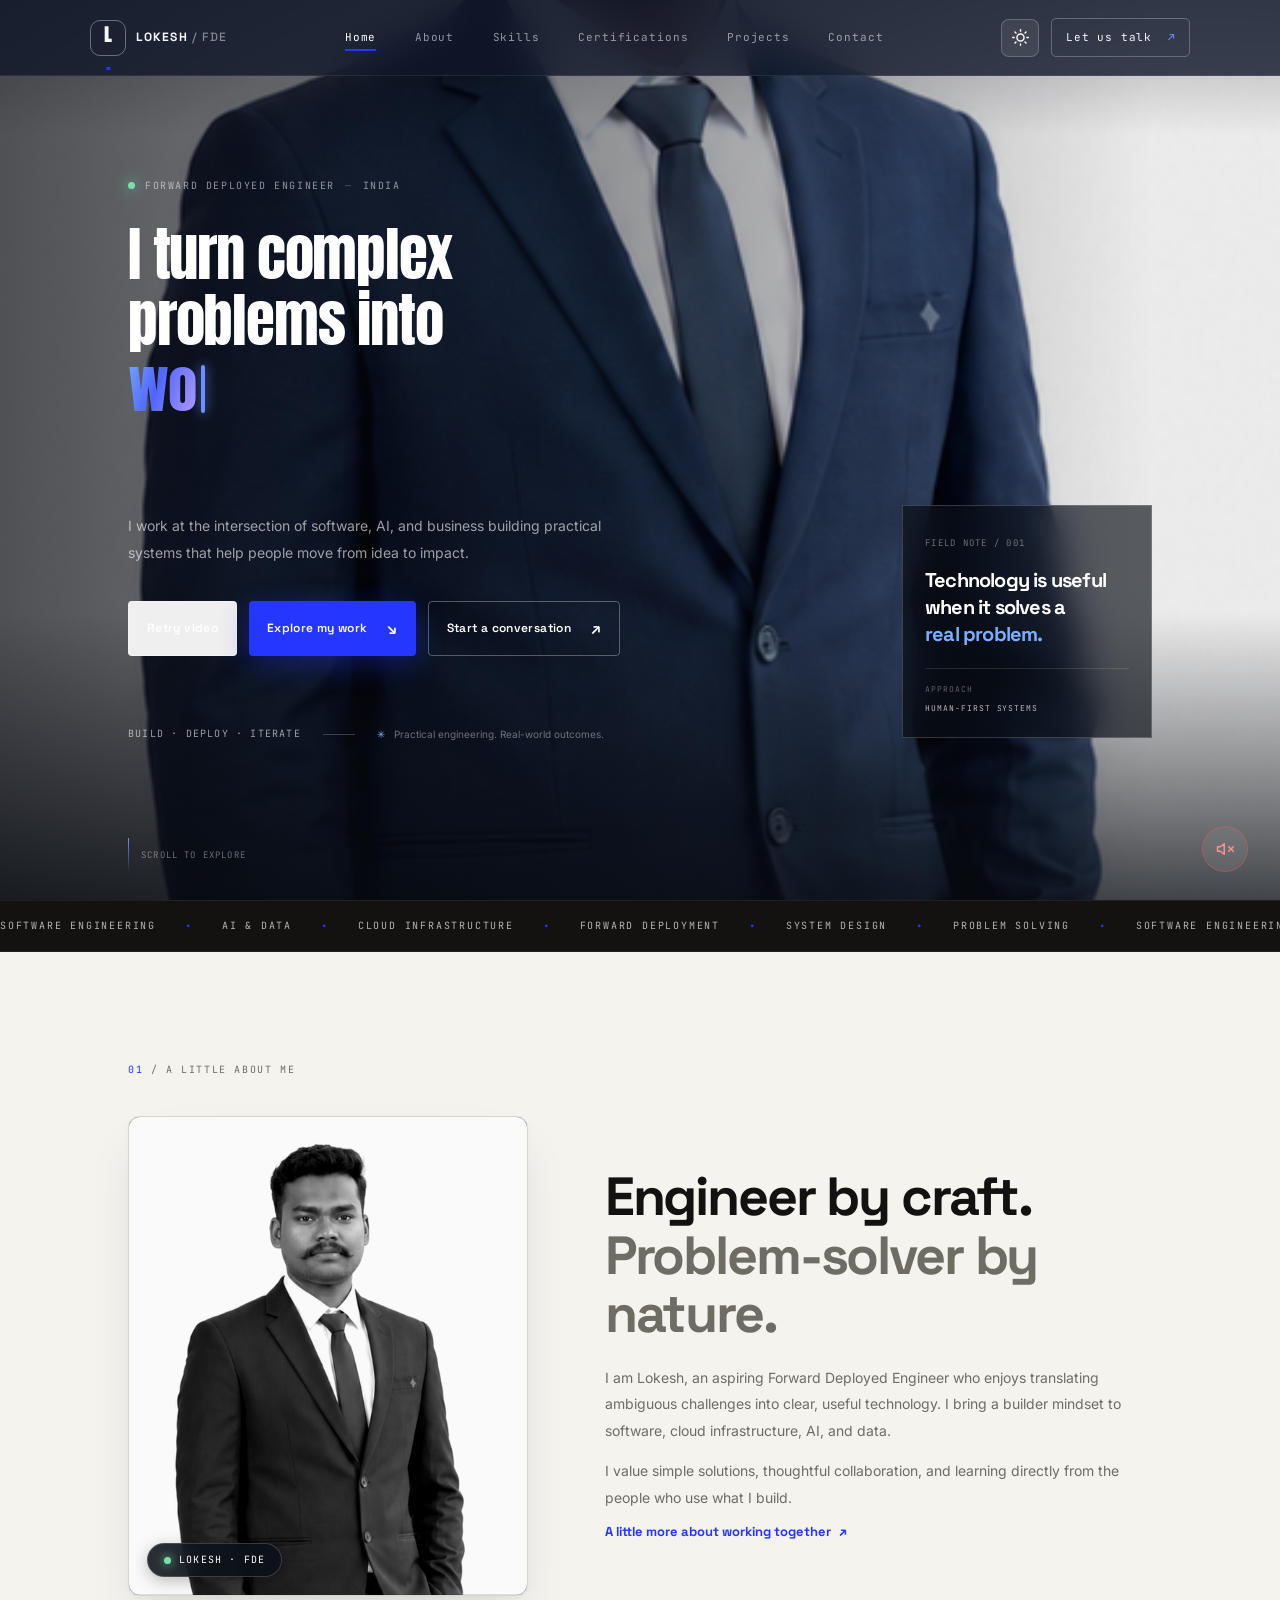
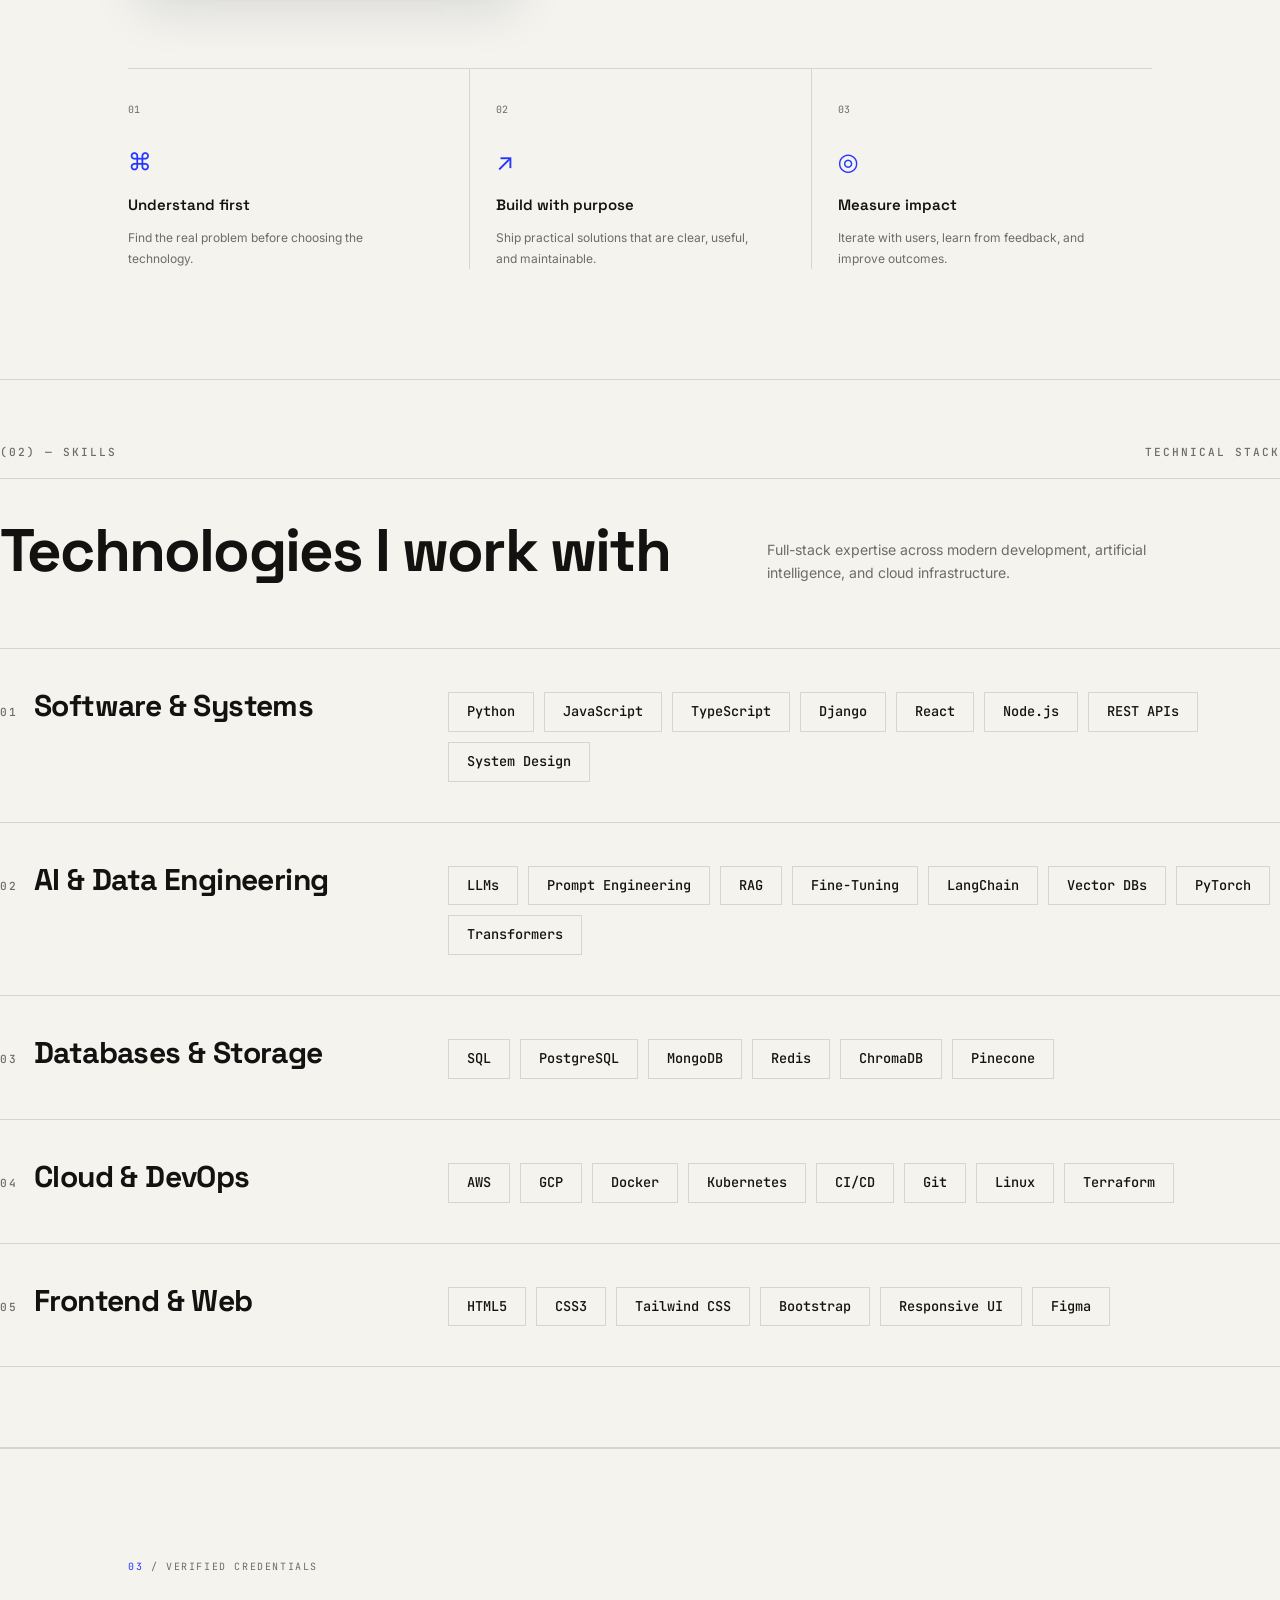
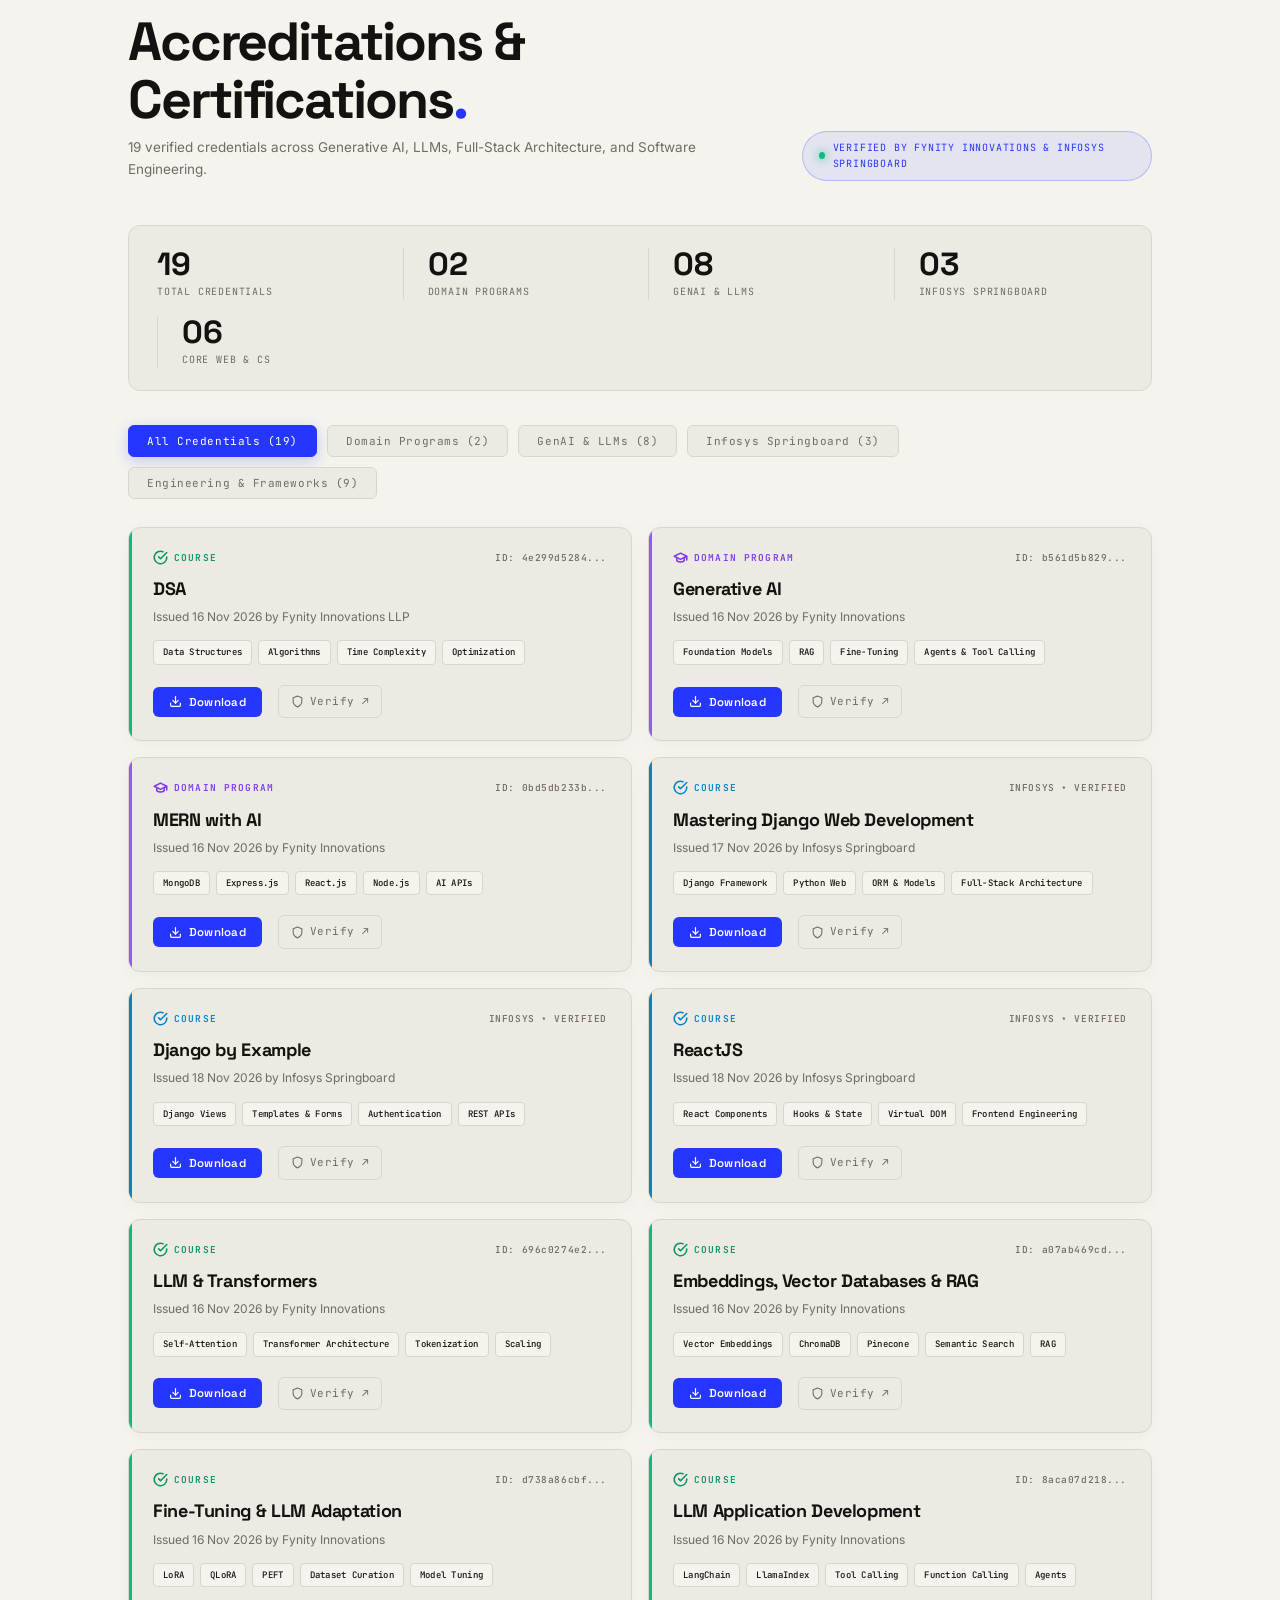
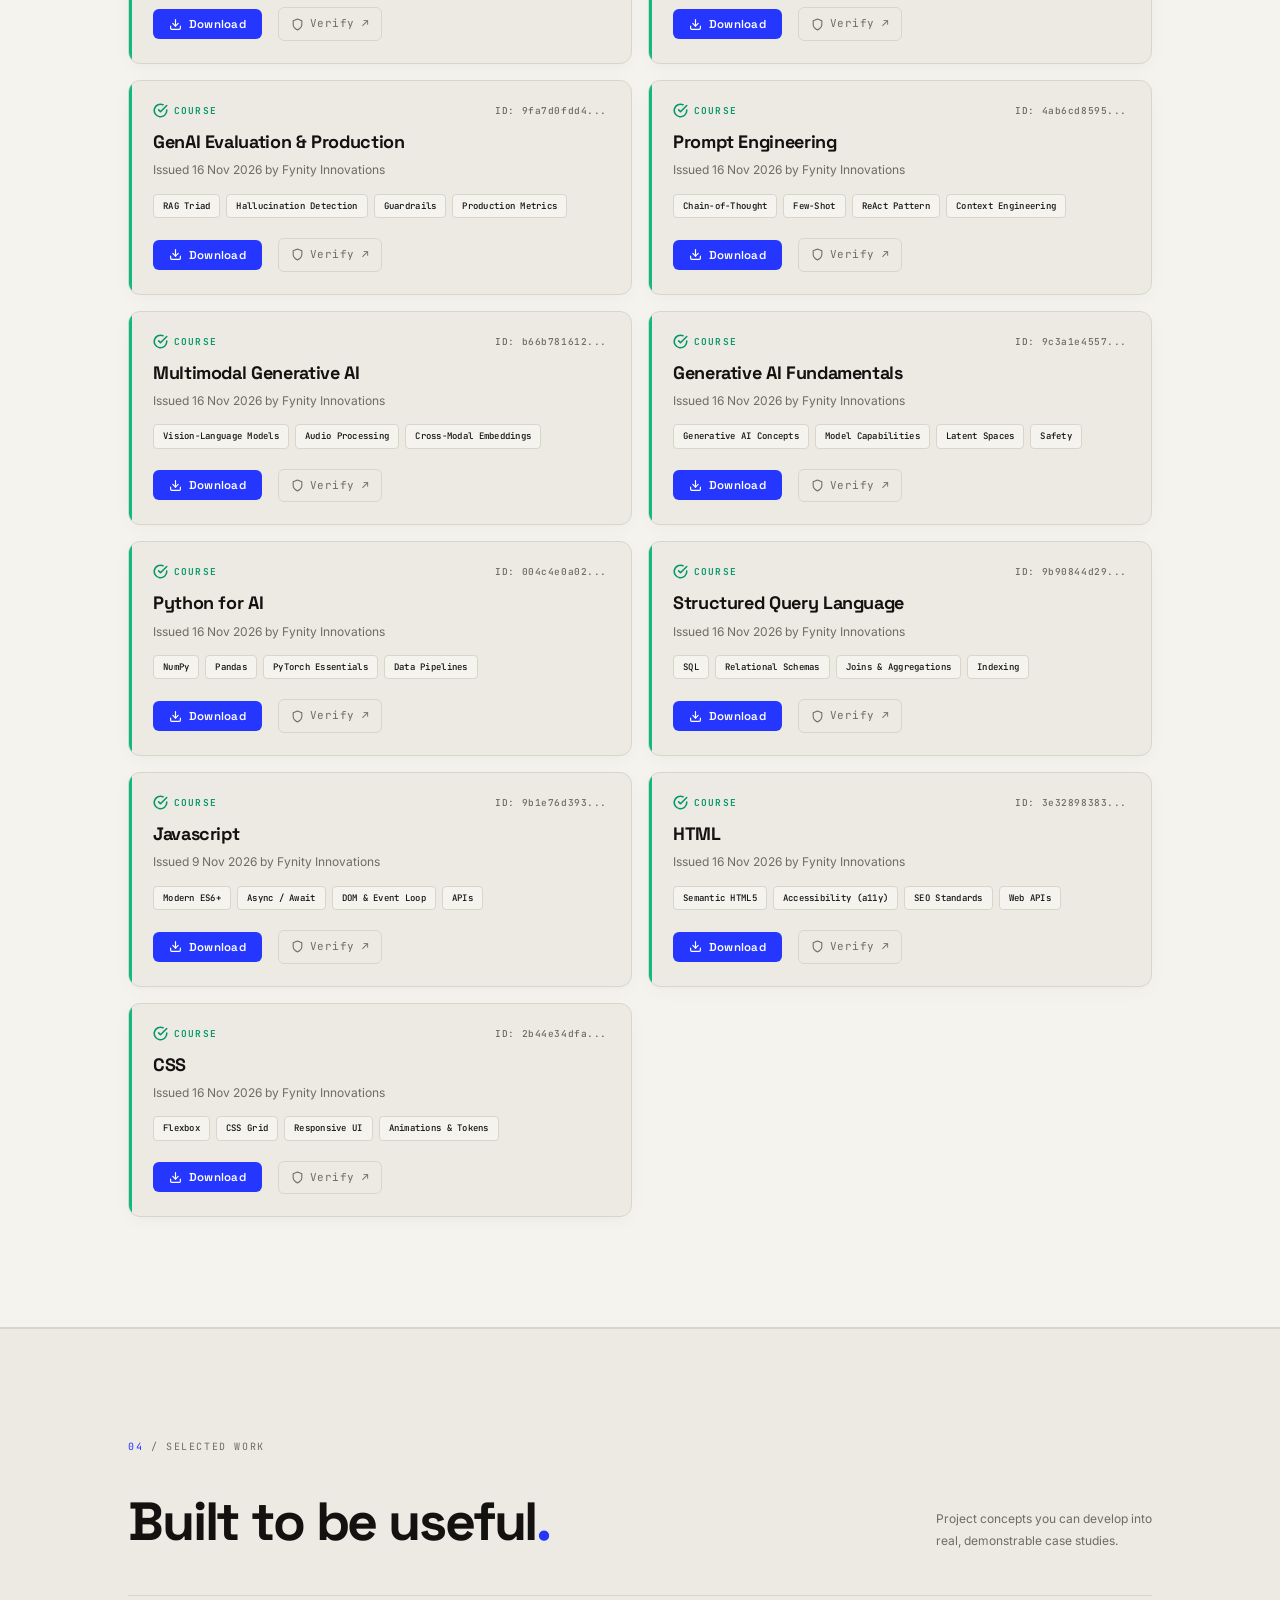
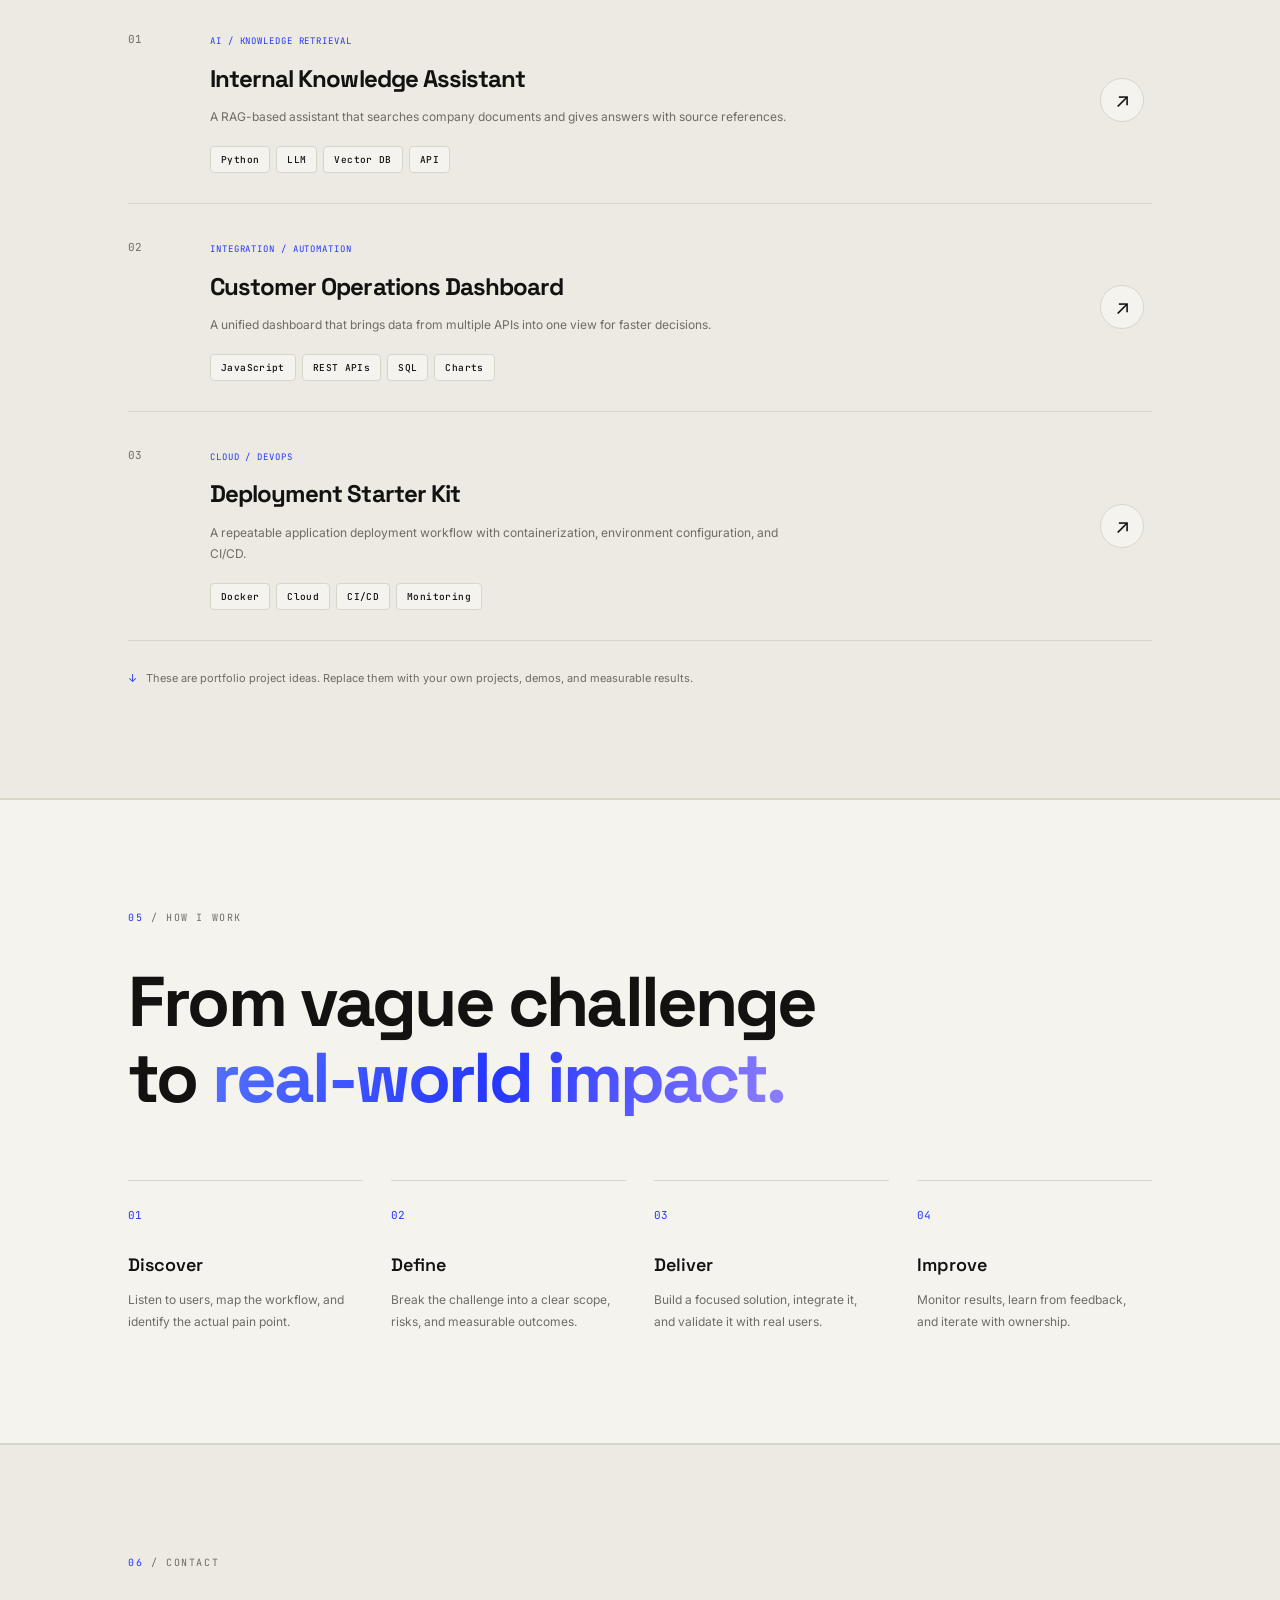
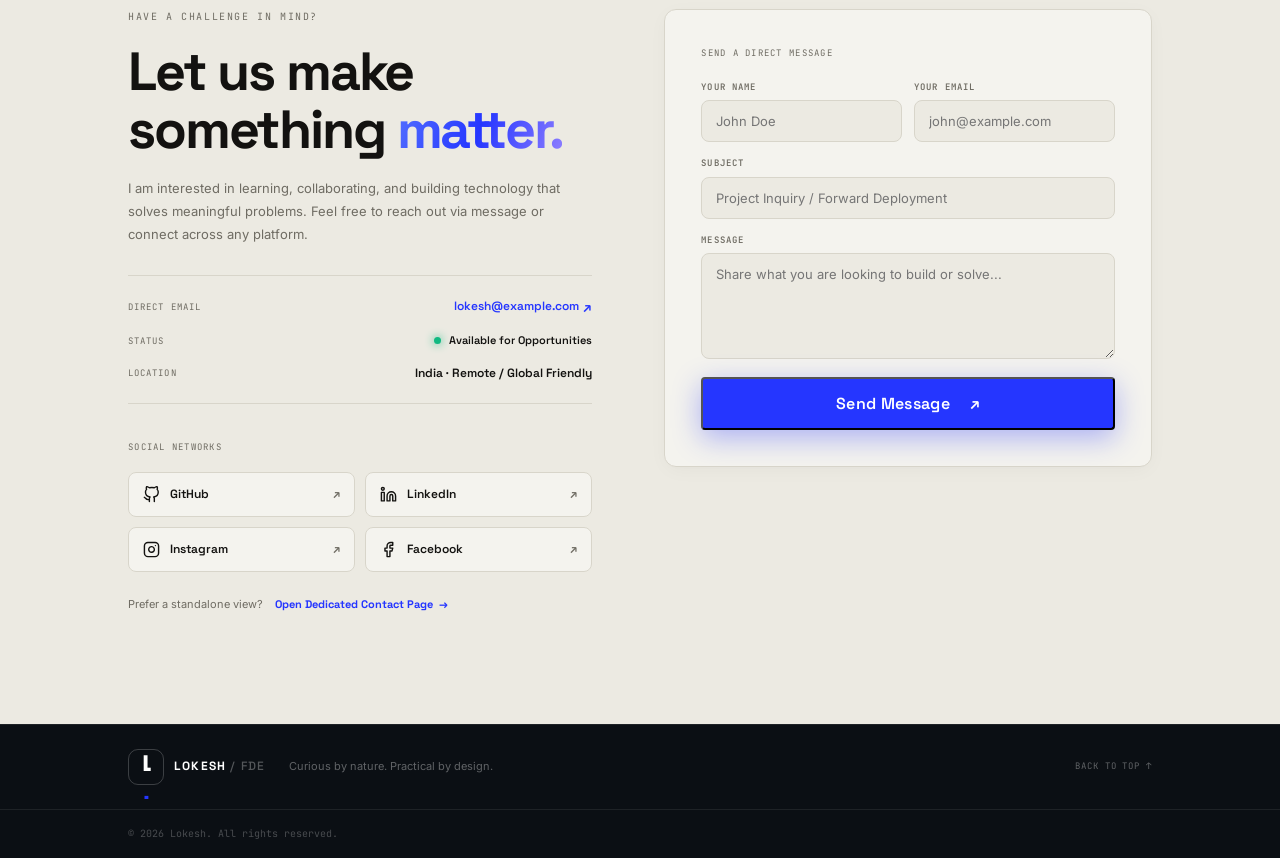
==== commit de7ac8a7: "Feature: Highlight Infosys Springboard certifications with dedicated filter and stat card" ====
--- a/index.html
+++ b/index.html
@@ -323,7 +323,7 @@
         <div class="cert-stat-strip" data-aos="fade-up" data-aos-delay="150">
           <div class="cert-stat-item">
             <span class="cert-stat-num">19</span>
-            <span class="cert-stat-label">Total Certifications</span>
+            <span class="cert-stat-label">Total Credentials</span>
           </div>
           <div class="cert-stat-item">
             <span class="cert-stat-num">02</span>
@@ -331,11 +331,15 @@
           </div>
           <div class="cert-stat-item">
             <span class="cert-stat-num">08</span>
-            <span class="cert-stat-label">GenAI &amp; LLM Accreditations</span>
+            <span class="cert-stat-label">GenAI &amp; LLMs</span>
           </div>
           <div class="cert-stat-item">
-            <span class="cert-stat-num">09</span>
-            <span class="cert-stat-label">Full-Stack &amp; Core Tech</span>
+            <span class="cert-stat-num">03</span>
+            <span class="cert-stat-label">Infosys Springboard</span>
+          </div>
+          <div class="cert-stat-item">
+            <span class="cert-stat-num">06</span>
+            <span class="cert-stat-label">Core Web &amp; CS</span>
           </div>
         </div>
 
@@ -343,6 +347,7 @@
           <button type="button" class="cert-filter-btn active" data-filter="all">All Credentials (19)</button>
           <button type="button" class="cert-filter-btn" data-filter="domain">Domain Programs (2)</button>
           <button type="button" class="cert-filter-btn" data-filter="genai">GenAI &amp; LLMs (8)</button>
+          <button type="button" class="cert-filter-btn" data-filter="infosys">Infosys Springboard (3)</button>
           <button type="button" class="cert-filter-btn" data-filter="core">Engineering &amp; Frameworks (9)</button>
         </div>
 
@@ -490,7 +495,7 @@
           </article>
 
           <!-- 4. Mastering Django Web Development (Infosys Springboard) -->
-          <article class="cert-card type-infosys" data-category="core" data-aos="fade-up" data-aos-delay="250">
+          <article class="cert-card type-infosys" data-category="core infosys" data-aos="fade-up" data-aos-delay="250">
             <div>
               <div class="cert-card-header">
                 <span class="cert-type-pill infosys">
@@ -503,7 +508,7 @@
                   </span>
                   COURSE
                 </span>
-                <span class="cert-id-tag">INFOSYS SPRINGBOARD</span>
+                <span class="cert-id-tag">INFOSYS &bull; VERIFIED</span>
               </div>
               <h3 class="cert-title">Mastering Django Web Development</h3>
               <p class="cert-issuer">Issued 17 Nov 2026 by Infosys Springboard</p>
@@ -539,7 +544,7 @@
           </article>
 
           <!-- 5. Django by Example (Infosys Springboard) -->
-          <article class="cert-card type-infosys" data-category="core" data-aos="fade-up" data-aos-delay="100">
+          <article class="cert-card type-infosys" data-category="core infosys" data-aos="fade-up" data-aos-delay="100">
             <div>
               <div class="cert-card-header">
                 <span class="cert-type-pill infosys">
@@ -552,7 +557,7 @@
                   </span>
                   COURSE
                 </span>
-                <span class="cert-id-tag">INFOSYS SPRINGBOARD</span>
+                <span class="cert-id-tag">INFOSYS &bull; VERIFIED</span>
               </div>
               <h3 class="cert-title">Django by Example</h3>
               <p class="cert-issuer">Issued 18 Nov 2026 by Infosys Springboard</p>
@@ -587,7 +592,7 @@
           </article>
 
           <!-- 6. ReactJS (Infosys Springboard) -->
-          <article class="cert-card type-infosys" data-category="core" data-aos="fade-up" data-aos-delay="150">
+          <article class="cert-card type-infosys" data-category="core infosys" data-aos="fade-up" data-aos-delay="150">
             <div>
               <div class="cert-card-header">
                 <span class="cert-type-pill infosys">
@@ -600,7 +605,7 @@
                   </span>
                   COURSE
                 </span>
-                <span class="cert-id-tag">INFOSYS SPRINGBOARD</span>
+                <span class="cert-id-tag">INFOSYS &bull; VERIFIED</span>
               </div>
               <h3 class="cert-title">ReactJS</h3>
               <p class="cert-issuer">Issued 18 Nov 2026 by Infosys Springboard</p>
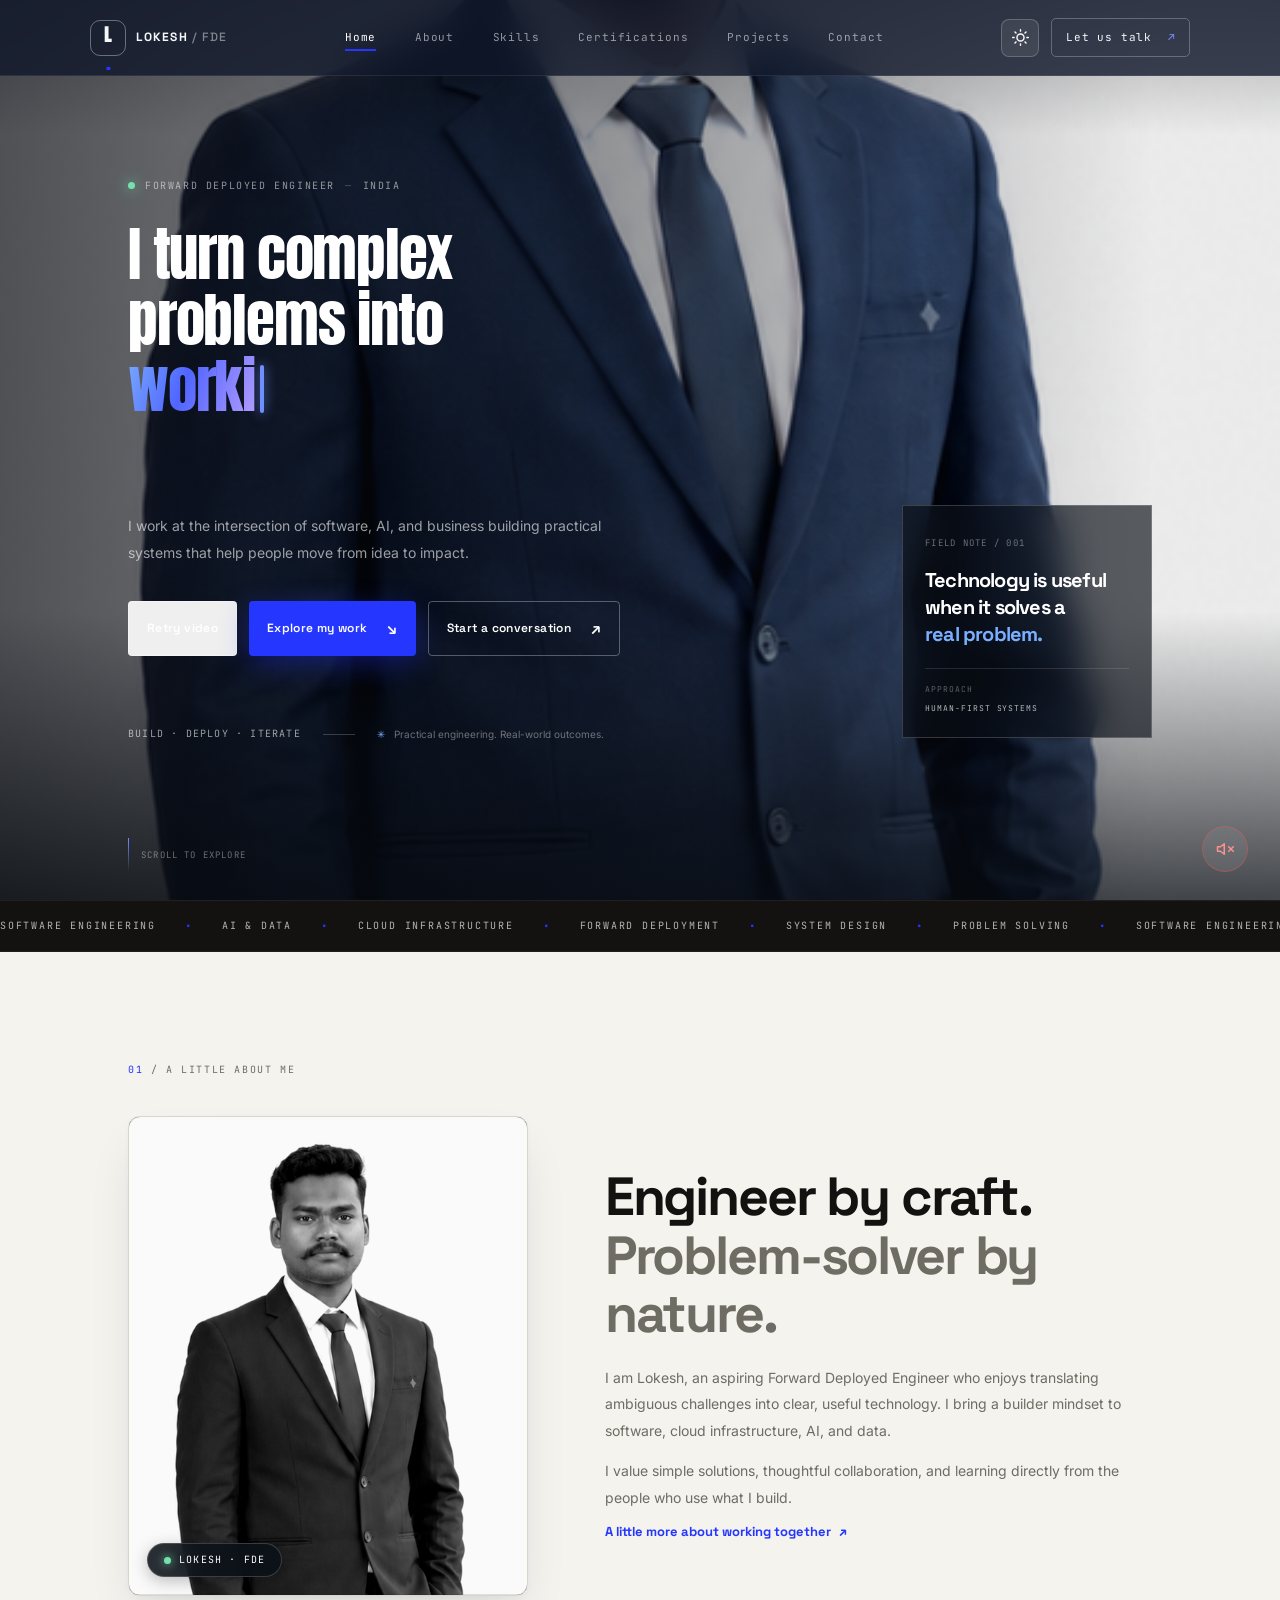
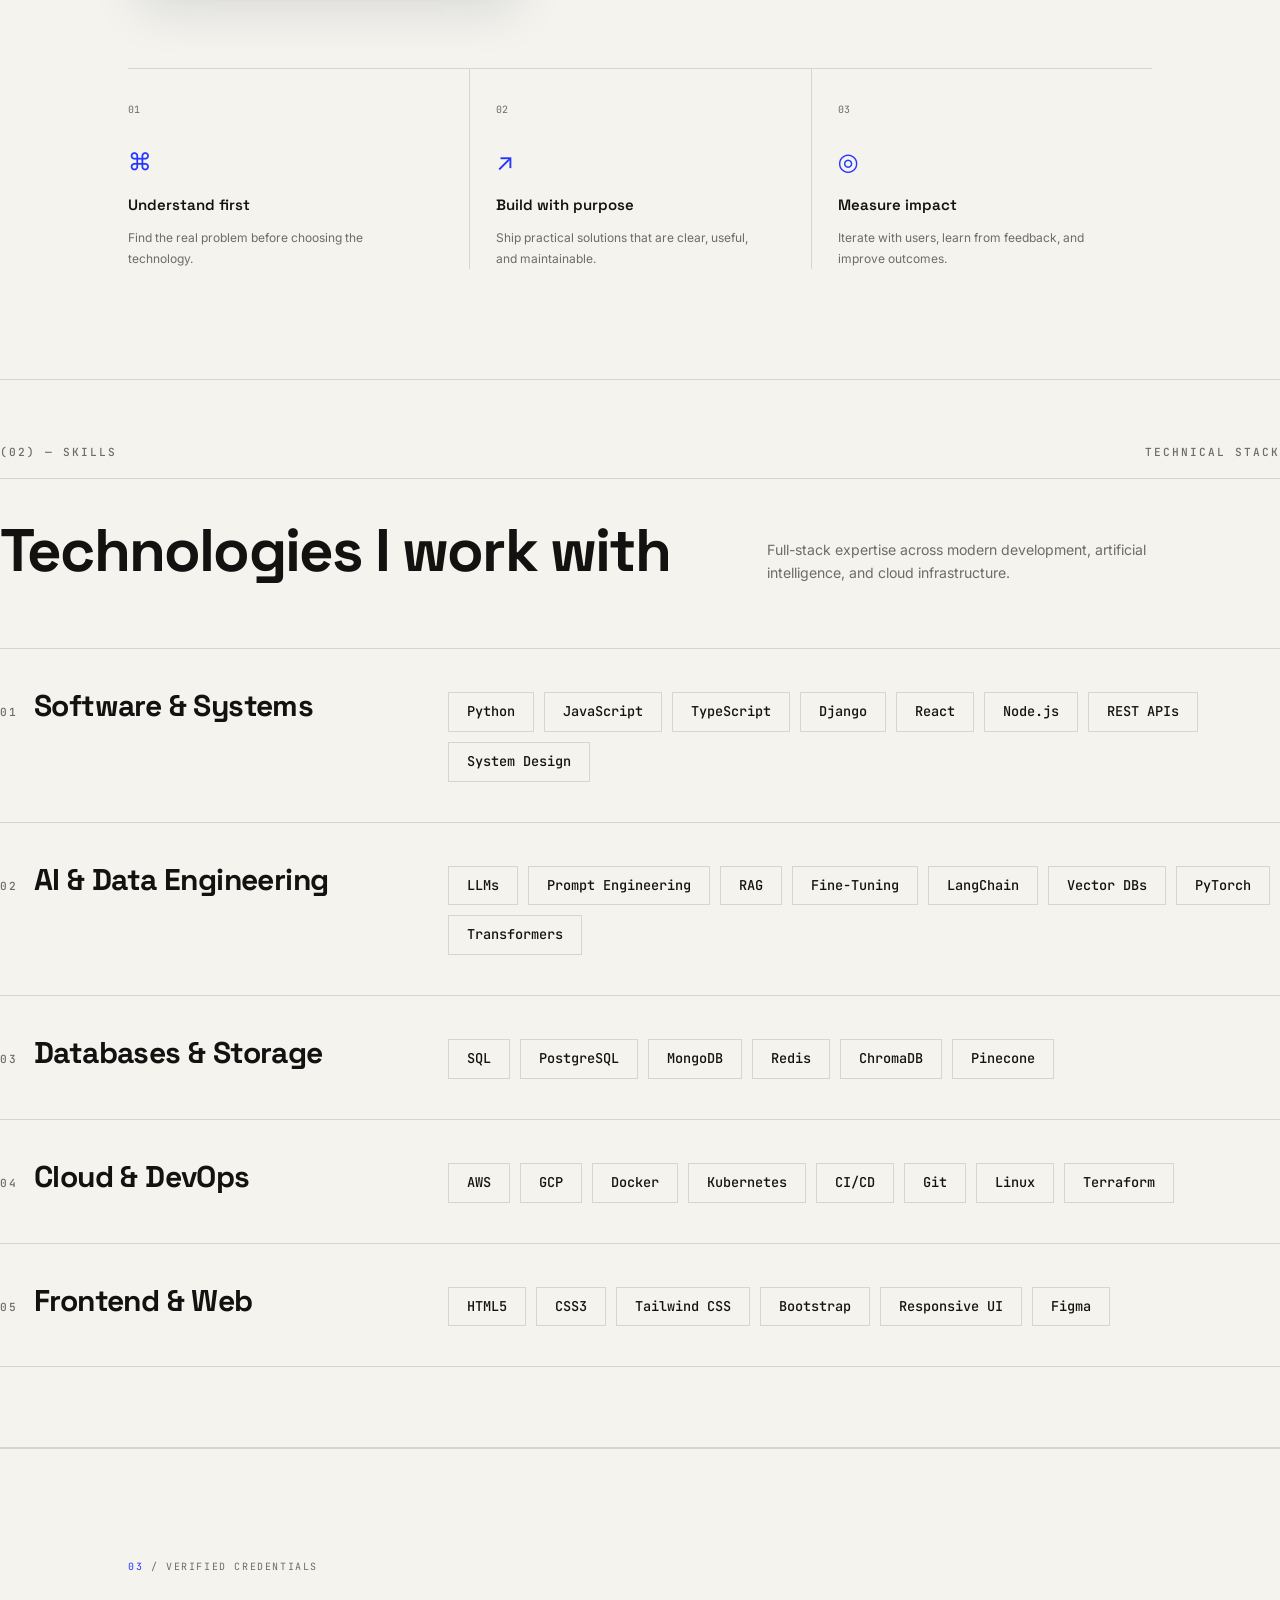
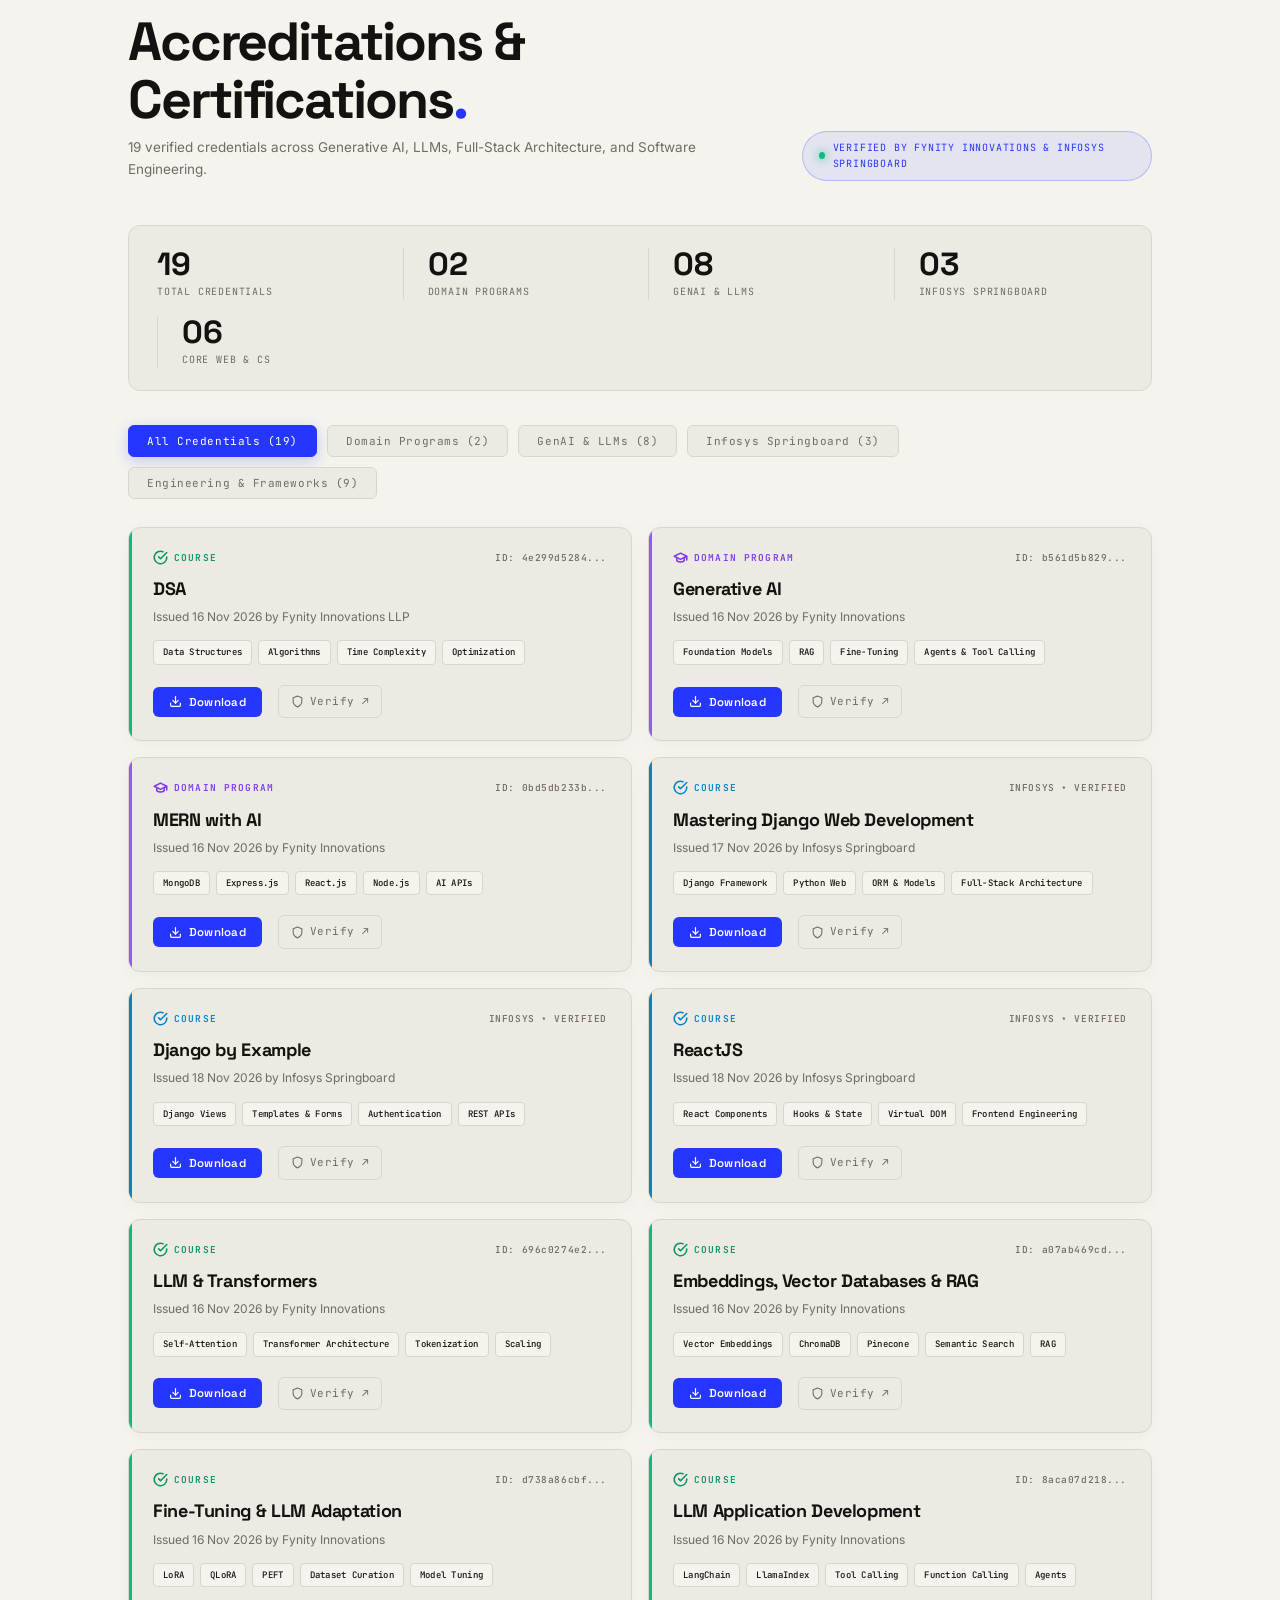
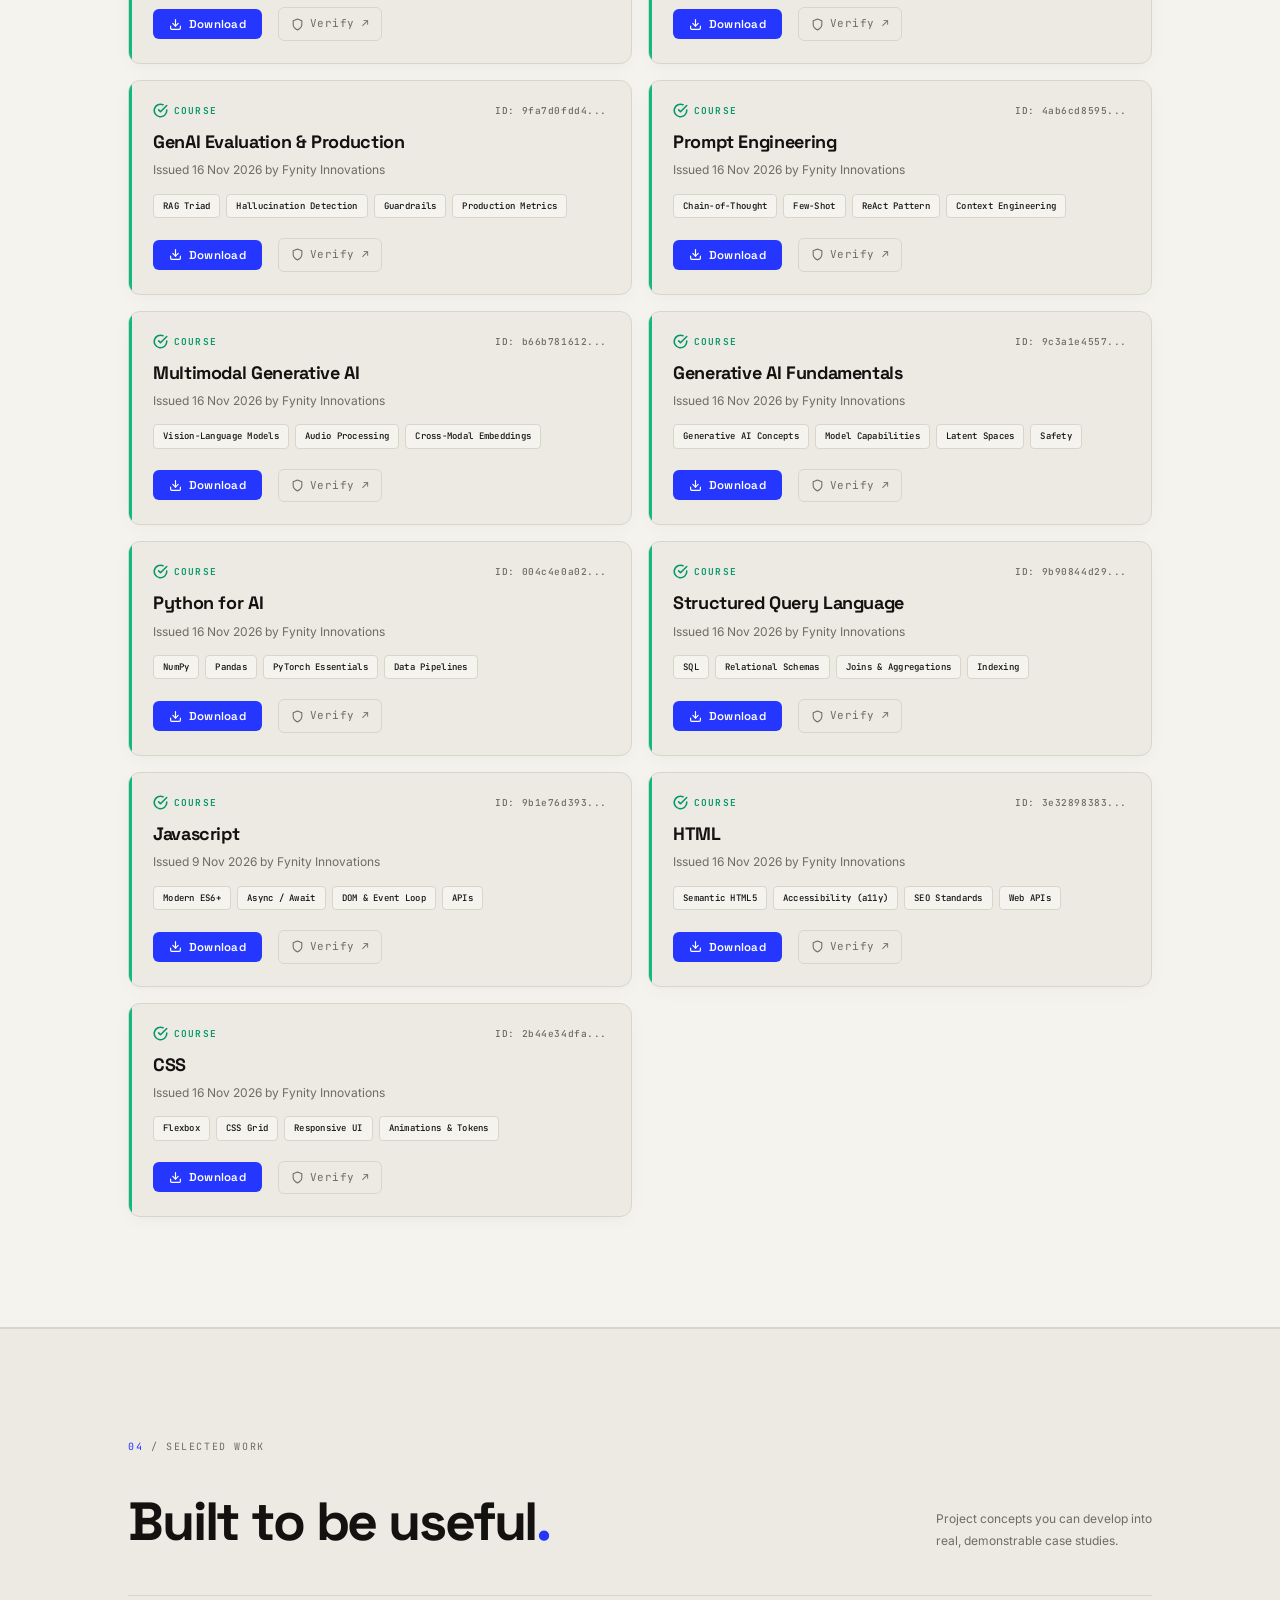
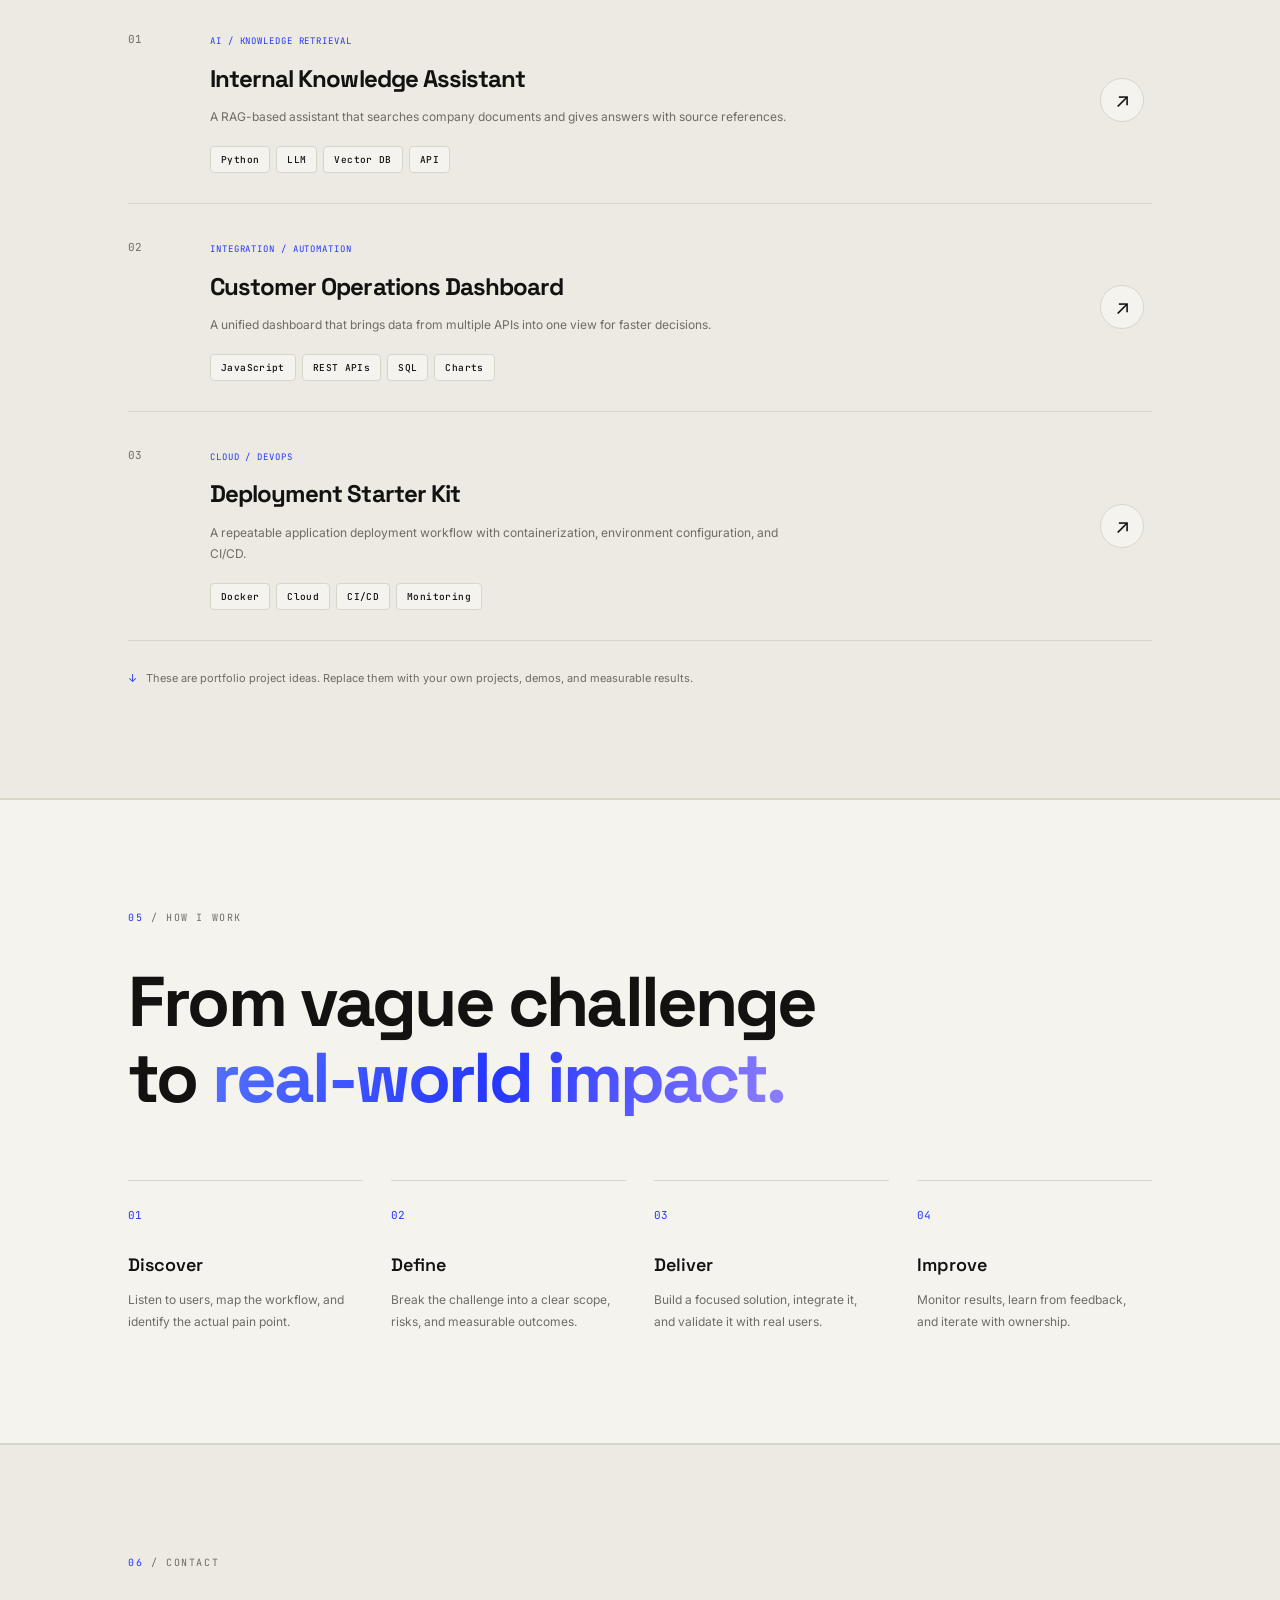
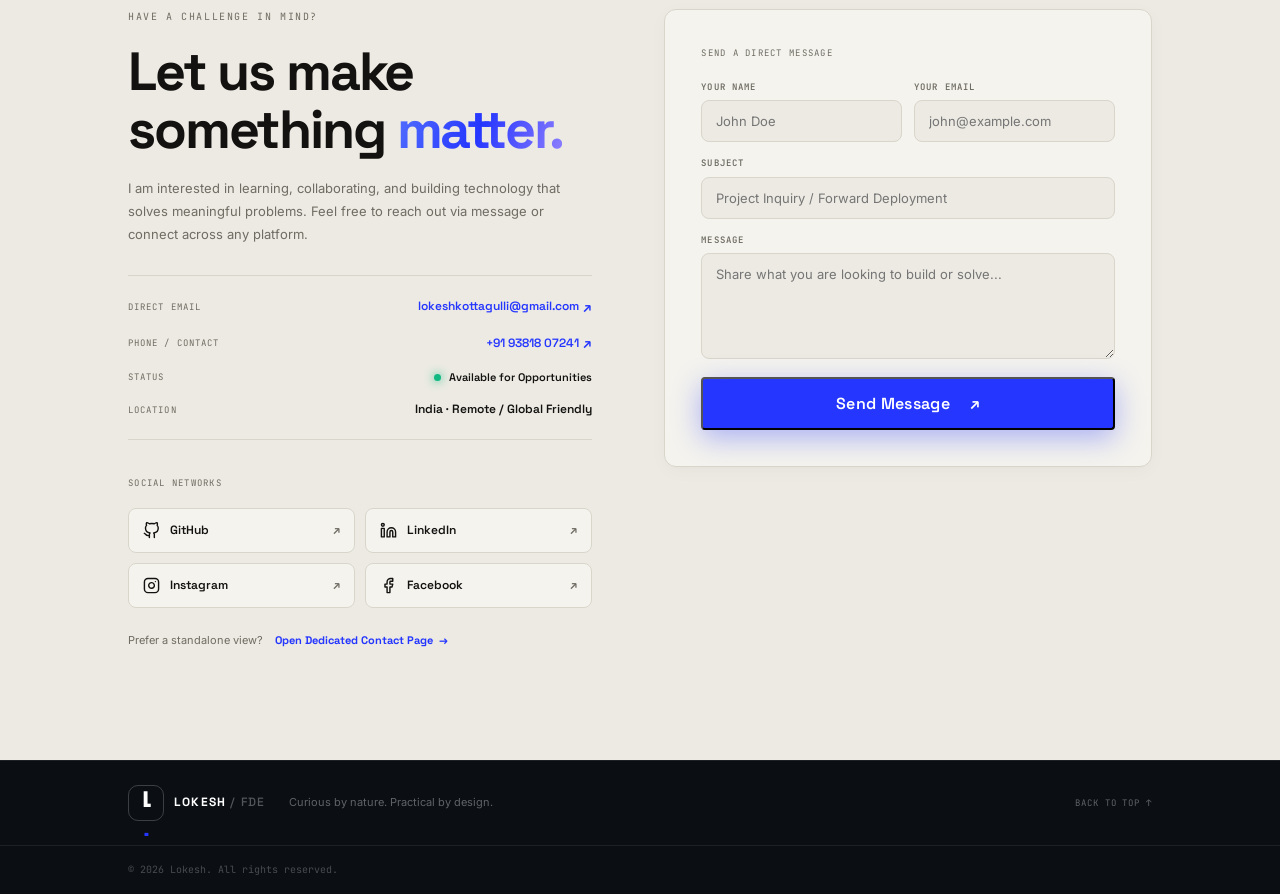
==== commit 1b29dc88: "Update contact info: Set email to lokeshkottagulli@gmail.com and add phone contact" ====
--- a/index.html
+++ b/index.html
@@ -1360,7 +1360,12 @@
             <div class="contact-info-list">
               <div class="contact-info-item">
                 <span class="info-label">DIRECT EMAIL</span>
-                <a href="mailto:lokesh@example.com" class="info-value email-link">lokesh@example.com <span
+                <a href="mailto:lokeshkottagulli@gmail.com" class="info-value email-link">lokeshkottagulli@gmail.com <span
+                    class="arr">&#x2197;</span></a>
+              </div>
+              <div class="contact-info-item">
+                <span class="info-label">PHONE / CONTACT</span>
+                <a href="tel:+919381807241" class="info-value phone-link">+91 93818 07241 <span
                     class="arr">&#x2197;</span></a>
               </div>
               <div class="contact-info-item">
--- a/style.css
+++ b/style.css
@@ -2069,20 +2069,24 @@
   color: var(--ink);
 }
 
-.email-link {
+.email-link,
+.phone-link {
   color: var(--accent);
   transition: color .2s;
   display: inline-flex;
   align-items: center;
   gap: 4px;
-}
-
-.email-link:hover {
-  color: #1522c7;
+  text-decoration: none;
+}
+
+.email-link:hover,
+.phone-link:hover {
+  color: var(--accent-hover);
   text-decoration: underline;
 }
 
-.email-link .arr {
+.email-link .arr,
+.phone-link .arr {
   font-size: 14px;
 }
 
